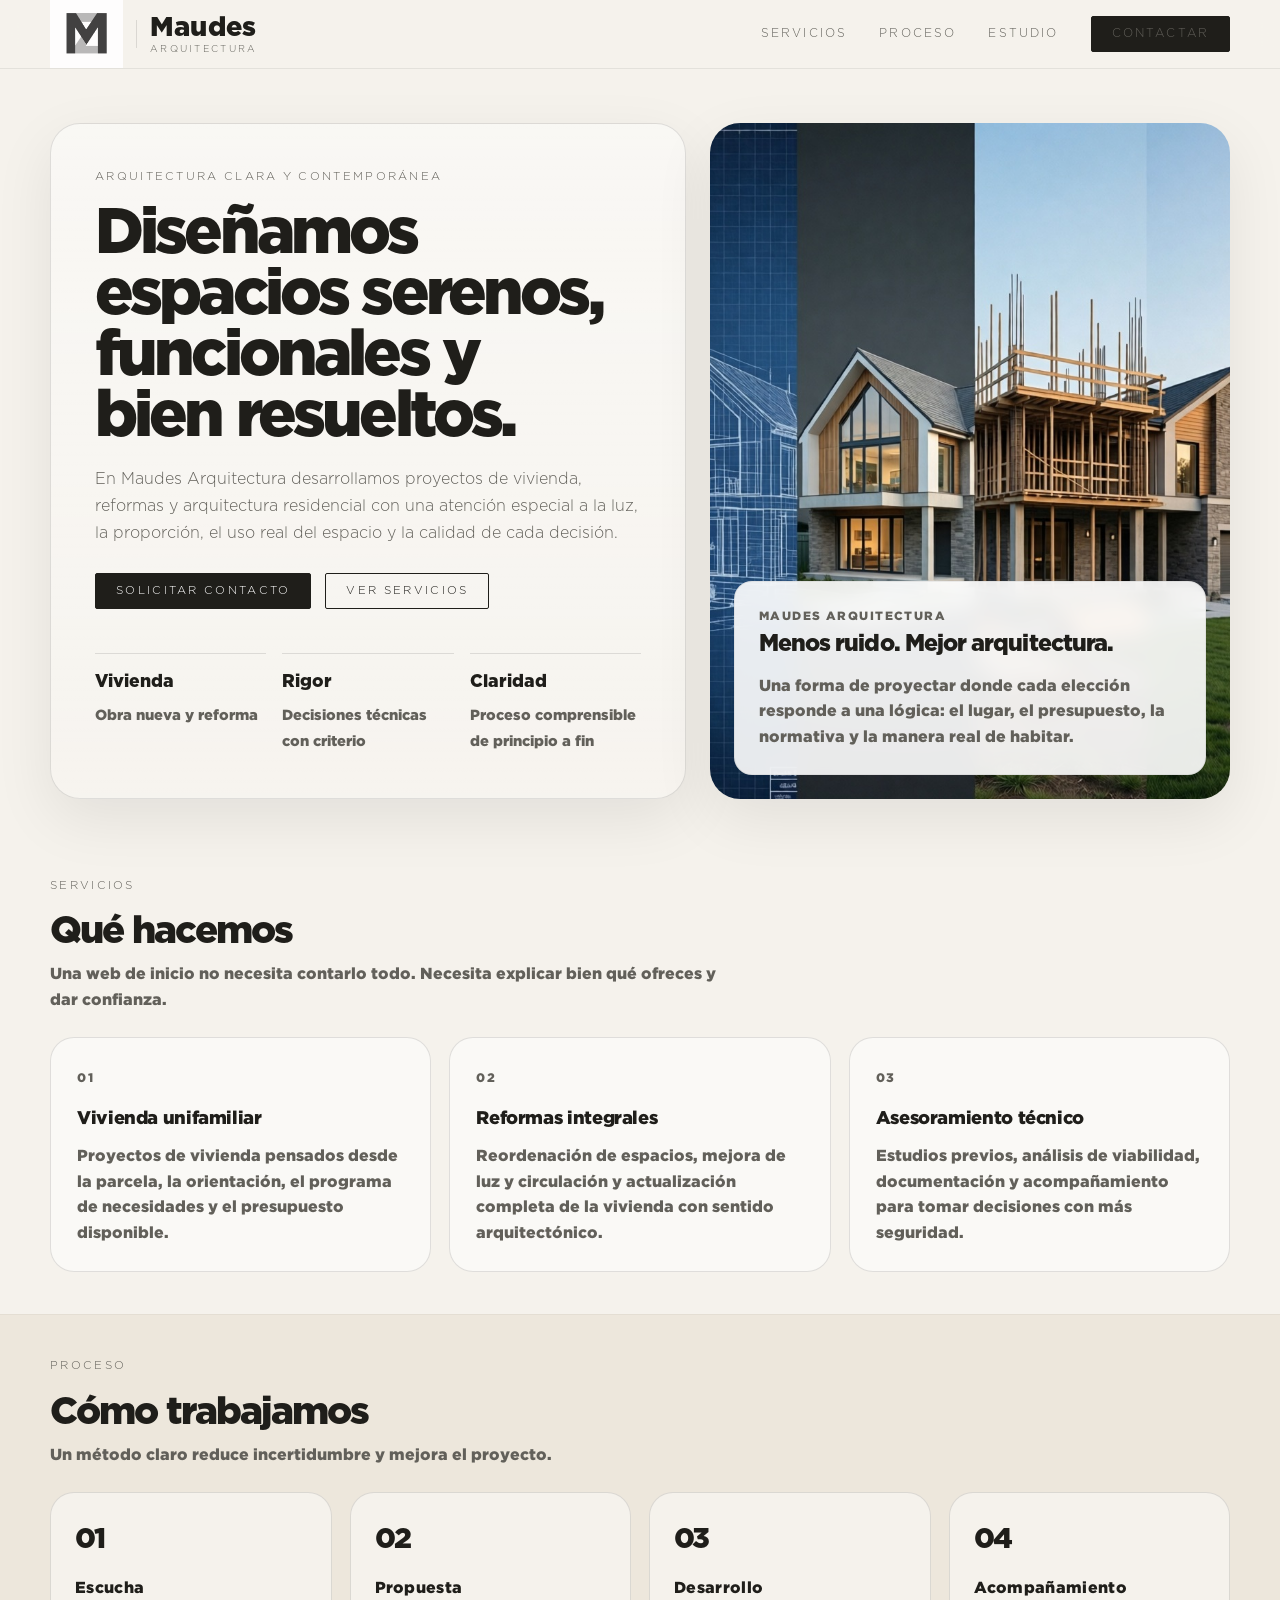
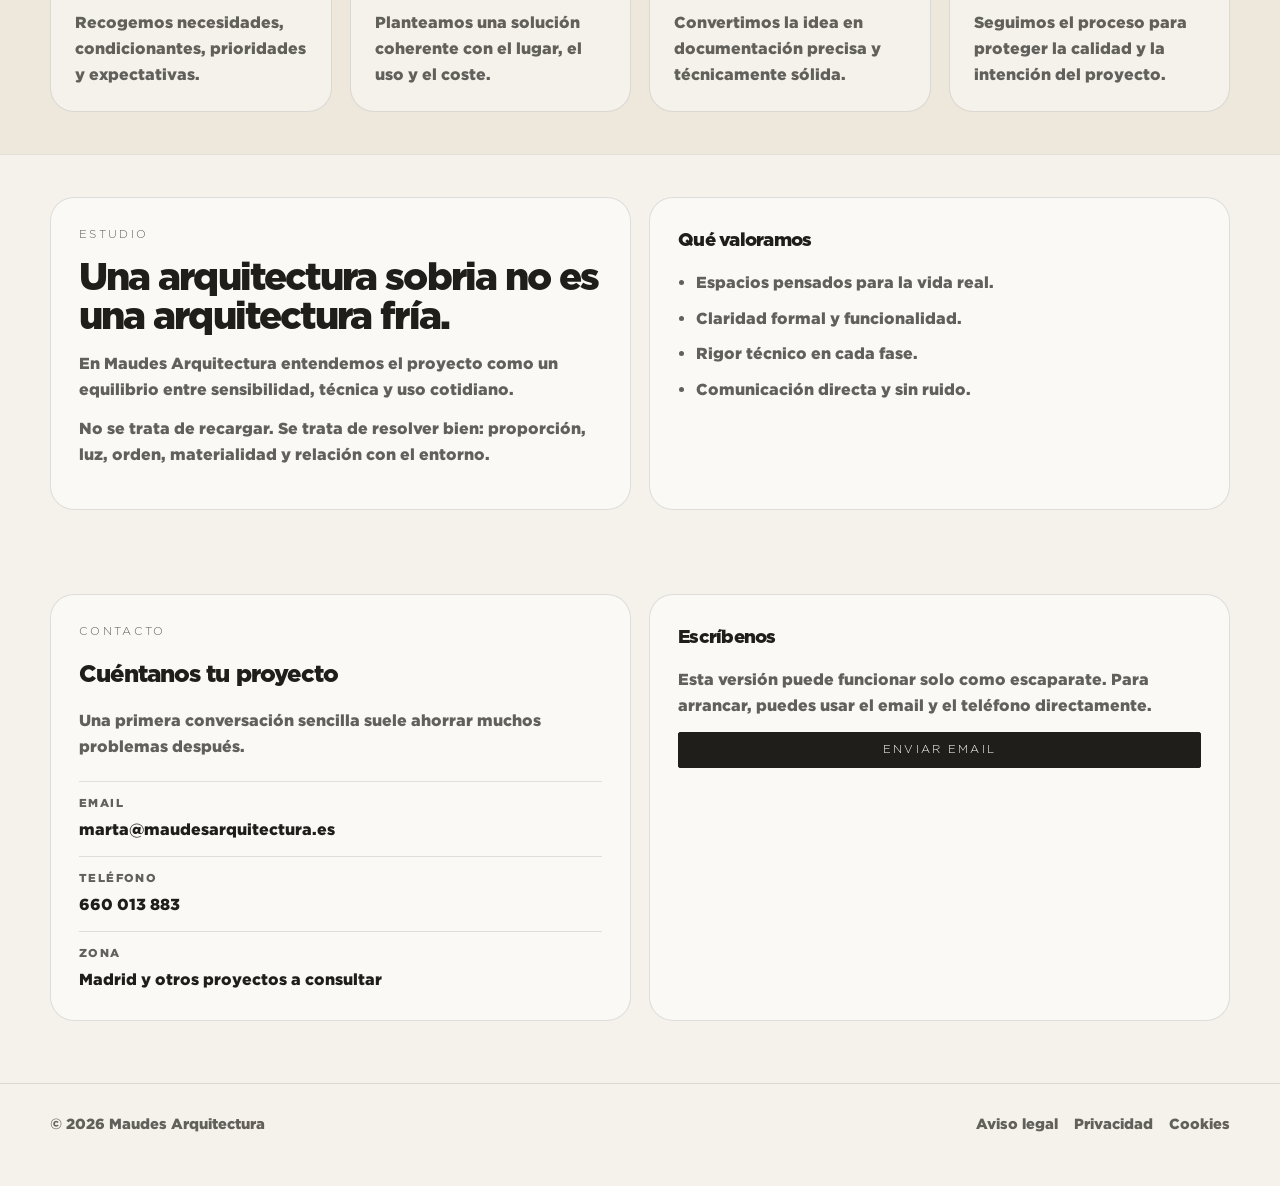
==== index.html @ 1780dedf "Comentados los botones de IA" ====
<!DOCTYPE html>
<html lang="es">
<head>
  <meta charset="UTF-8" />
  <meta name="viewport" content="width=device-width, initial-scale=1.0" />
  <title>Maudes Arquitectura</title>
  <meta
    name="description"
    content="Maudes Arquitectura. Proyectos de vivienda, reformas y arquitectura residencial con una mirada contemporánea, clara y funcional."
  />
  <!-- Google Ads tag -->
  <script async src="https://www.googletagmanager.com/gtag/js?id=AW-18038177600"></script>
  <script>
    window.dataLayer = window.dataLayer || [];
    function gtag(){dataLayer.push(arguments);}
    gtag('js', new Date());
    gtag('config', 'AW-18038177600');
  </script>
  <link rel="stylesheet" href="styles.css" />
</head>
<body>
  <header class="site-header">
    <div class="container header-inner">
      <a href="#inicio" class="brand" aria-label="Maudes Arquitectura — Inicio">
        <img
          src="assets/logo-maudes-monograma.png"
          alt=""
          class="brand-logo"
          aria-hidden="true"
        />
        <span class="brand-divider" aria-hidden="true"></span>
        <div class="brand-text">
          <span class="brand-name">Maudes</span>
          <span class="brand-tagline">arquitectura</span>
        </div>
      </a>

      <nav class="nav">
        <a href="#servicios">Servicios</a>
        <a href="#proceso">Proceso</a>
        <a href="#estudio">Estudio</a>
        <a href="#contacto" class="btn btn-dark">Contactar</a>
      </nav>
    </div>
  </header>

  <main>
    <section class="hero" id="inicio">
      <div class="container hero-grid">
        <div class="hero-copy">
          <p class="eyebrow">Arquitectura clara y contemporánea</p>
          <h1>Diseñamos espacios serenos, funcionales y bien resueltos.</h1>
          <p class="lead">
            En Maudes Arquitectura desarrollamos proyectos de vivienda,
            reformas y arquitectura residencial con una atención especial
            a la luz, la proporción, el uso real del espacio y la calidad
            de cada decisión.
          </p>

          <div class="hero-actions">
            <a href="#contacto" class="btn btn-dark">Solicitar contacto</a>
            <a href="#servicios" class="btn btn-light">Ver servicios</a>
            <!-- <button type="button" id="start-ai-design-empty" class="btn btn-light">Explorar mi casa con IA</button> -->
          </div>
          <p id="ai-session-error" style="display:none; margin:10px 0 0; font-size:0.85rem; color:#8b3a2a;">
            No se ha podido iniciar la sesión, inténtalo de nuevo
          </p>

          <div class="hero-points">
            <div>
              <strong>Vivienda</strong>
              <span>Obra nueva y reforma</span>
            </div>
            <div>
              <strong>Rigor</strong>
              <span>Decisiones técnicas con criterio</span>
            </div>
            <div>
              <strong>Claridad</strong>
              <span>Proceso comprensible de principio a fin</span>
            </div>
          </div>
        </div>

        <div class="hero-visual">
          <div class="hero-card">
            <p class="hero-card-label">Maudes Arquitectura</p>
            <h2>Menos ruido. Mejor arquitectura.</h2>
            <p>
              Una forma de proyectar donde cada elección responde a una lógica:
              el lugar, el presupuesto, la normativa y la manera real de habitar.
            </p>
          </div>
        </div>
      </div>
    </section>

    <section class="section" id="servicios">
      <div class="container">
        <div class="section-head">
          <p class="eyebrow">Servicios</p>
          <h2>Qué hacemos</h2>
          <p class="section-text">
            Una web de inicio no necesita contarlo todo. Necesita explicar bien
            qué ofreces y dar confianza.
          </p>
        </div>

        <div class="cards-3">
          <article class="card">
            <span class="card-number">01</span>
            <h3>Vivienda unifamiliar</h3>
            <p>
              Proyectos de vivienda pensados desde la parcela, la orientación,
              el programa de necesidades y el presupuesto disponible.
            </p>
          </article>

          <article class="card">
            <span class="card-number">02</span>
            <h3>Reformas integrales</h3>
            <p>
              Reordenación de espacios, mejora de luz y circulación y
              actualización completa de la vivienda con sentido arquitectónico.
            </p>
          </article>

          <article class="card">
            <span class="card-number">03</span>
            <h3>Asesoramiento técnico</h3>
            <p>
              Estudios previos, análisis de viabilidad, documentación y
              acompañamiento para tomar decisiones con más seguridad.
            </p>
          </article>
        </div>
      </div>
    </section>

    <section class="section section-alt" id="proceso">
      <div class="container">
        <div class="section-head">
          <p class="eyebrow">Proceso</p>
          <h2>Cómo trabajamos</h2>
          <p class="section-text">
            Un método claro reduce incertidumbre y mejora el proyecto.
          </p>
        </div>

        <div class="steps">
          <article class="step">
            <span>01</span>
            <h3>Escucha</h3>
            <p>
              Recogemos necesidades, condicionantes, prioridades y expectativas.
            </p>
          </article>

          <article class="step">
            <span>02</span>
            <h3>Propuesta</h3>
            <p>
              Planteamos una solución coherente con el lugar, el uso y el coste.
            </p>
          </article>

          <article class="step">
            <span>03</span>
            <h3>Desarrollo</h3>
            <p>
              Convertimos la idea en documentación precisa y técnicamente sólida.
            </p>
          </article>

          <article class="step">
            <span>04</span>
            <h3>Acompañamiento</h3>
            <p>
              Seguimos el proceso para proteger la calidad y la intención del proyecto.
            </p>
          </article>
        </div>
      </div>
    </section>

    <section class="section" id="estudio">
      <div class="container studio-grid">
        <div class="studio-block">
          <p class="eyebrow">Estudio</p>
          <h2>Una arquitectura sobria no es una arquitectura fría.</h2>
          <p>
            En Maudes Arquitectura entendemos el proyecto como un equilibrio
            entre sensibilidad, técnica y uso cotidiano.
          </p>
          <p>
            No se trata de recargar. Se trata de resolver bien: proporción,
            luz, orden, materialidad y relación con el entorno.
          </p>
        </div>

        <div class="studio-block studio-list">
          <h3>Qué valoramos</h3>
          <ul>
            <li>Espacios pensados para la vida real.</li>
            <li>Claridad formal y funcionalidad.</li>
            <li>Rigor técnico en cada fase.</li>
            <li>Comunicación directa y sin ruido.</li>
          </ul>
        </div>
      </div>
    </section>

    <section class="section section-contact" id="contacto">
      <div class="container contact-grid">
        <div class="contact-info">
          <p class="eyebrow">Contacto</p>
          <h2>Cuéntanos tu proyecto</h2>
          <p>
            Una primera conversación sencilla suele ahorrar muchos problemas después.
          </p>

          <div class="contact-items">
            <div>
              <small>Email</small>
              <a href="mailto:marta@maudesarquitectura.es">marta@maudesarquitectura.es</a>
            </div>
            <div>
              <small>Teléfono</small>
              <a href="tel:+34660013883">660 013 883</a>
            </div>
            <div>
              <small>Zona</small>
              <span>Madrid y otros proyectos a consultar</span>
            </div>
          </div>
        </div>

        <div class="contact-box">
          <h3>Escríbenos</h3>
          <p>
            Esta versión puede funcionar solo como escaparate. Para arrancar,
            puedes usar el email y el teléfono directamente.
          </p>

          <a class="btn btn-dark full" href="mailto:marta@maudesarquitectura.es?subject=Consulta%20desde%20la%20web%20de%20Maudes%20Arquitectura">
            Enviar email
          </a>
        </div>
      </div>
    </section>
  </main>

  <footer class="site-footer">
    <div class="container footer-inner">
      <div>© 2026 Maudes Arquitectura</div>
      <div class="footer-links">
        <a href="#">Aviso legal</a>
        <a href="#">Privacidad</a>
        <a href="#">Cookies</a>
      </div>
    </div>
  </footer>

  <script>
    (function () {
      var button = document.getElementById('start-ai-design-empty');
      var errorBox = document.getElementById('ai-session-error');
      var FRONTEND_BASE_URL = 'https://iarquitect.maudesarquitectura.es';
      var SESSION_ENDPOINT = 'https://api.maudesarquitectura.es/api/public-intake/session';
      var TENANT_ID = 'b490965c-41c3-4baf-807e-fbc06d7b86de';

      if (!button) return;

      button.addEventListener('click', async function () {
        var originalText = button.textContent;
        button.disabled = true;
        button.textContent = 'Iniciando...';
        if (errorBox) errorBox.style.display = 'none';

        try {
          var res = await fetch(SESSION_ENDPOINT, {
            method: 'POST',
            headers: {
              'Content-Type': 'application/json'
            },
            body: JSON.stringify({
              tenantId: TENANT_ID,
              leadData: null
            })
          });

          if (!res.ok) {
            throw new Error('Error creando sesión pública');
          }

          var payload = await res.json();
          if (!payload || !payload.redirectUrl) {
            throw new Error('Respuesta incompleta de sesión pública');
          }

          var target = new URL(payload.redirectUrl, FRONTEND_BASE_URL);
          window.location.href = target.toString();
        } catch (err) {
          console.error('Error iniciando sesión IA sin datos previos:', err);
          button.disabled = false;
          button.textContent = originalText;
          if (errorBox) errorBox.style.display = 'block';
        }
      });
    })();
  </script>
</body>
</html>
---- styles.css ----
/* ─── Gotham – tipografía principal ─────────────────────────────────────── */
@font-face {
  font-family: 'Gotham';
  src: url('assets/fonts/Gotham-Light.otf') format('opentype');
  font-weight: 300;
  font-style: normal;
  font-display: swap;
}

@font-face {
  font-family: 'Gotham';
  src: url('assets/fonts/Gotham-Regular.otf') format('opentype');
  font-weight: 400;
  font-style: normal;
  font-display: swap;
}

@font-face {
  font-family: 'Gotham';
  src: url('assets/fonts/Gotham-Black.otf') format('opentype');
  font-weight: 900;
  font-style: normal;
  font-display: swap;
}

:root {
  --bg: #f5f2ec;
  --bg-alt: #ede7dc;
  --card: rgba(255, 255, 255, 0.5);
  --text: #1f1e1a;
  --muted: #62605a;
  --line: rgba(31, 30, 26, 0.12);
  --dark: #1f1e1a;
  --light: #ffffff;
  --max-width: 1180px;
  --radius: 24px;
  --shadow: 0 20px 60px rgba(0, 0, 0, 0.08);
}

* {
  box-sizing: border-box;
}

html {
  scroll-behavior: smooth;
}

body {
  margin: 0;
  font-family: 'Gotham', Arial, Helvetica, sans-serif;
  font-weight: 400;
  background: var(--bg);
  color: var(--text);
  line-height: 1.6;
}

a {
  color: inherit;
  text-decoration: none;
}

.container {
  width: min(calc(100% - 32px), var(--max-width));
  margin: 0 auto;
}

.site-header {
  position: sticky;
  top: 0;
  z-index: 50;
  backdrop-filter: blur(14px) saturate(1.4);
  -webkit-backdrop-filter: blur(14px) saturate(1.4);
  background: rgba(245, 242, 236, 0.92);
  border-bottom: 1px solid rgba(31, 30, 26, 0.08);
}

.header-inner {
  min-height: 68px;
  display: flex;
  align-items: center;
  justify-content: space-between;
  gap: 48px;
}

.brand {
  display: flex;
  align-items: center;
  gap: 0;
  line-height: 1;
  flex-shrink: 0;
  text-decoration: none;
}

.brand-logo {
  height: 68px;
  width: auto;
  display: block;
  object-fit: contain;
  opacity: 0.85;
  transition: opacity 0.25s ease;
  flex-shrink: 0;
}

.brand:hover .brand-logo {
  opacity: 1;
}

.brand-divider {
  display: block;
  width: 1px;
  height: 28px;
  background: var(--line);
  margin: 0 13px;
  flex-shrink: 0;
}

.brand-text {
  display: flex;
  flex-direction: column;
  gap: 4px;
  line-height: 1;
}

.brand-name {
  font-family: 'Gotham', Arial, Helvetica, sans-serif;
  font-weight: 900;
  font-size: 1.7rem;
  letter-spacing: 0.01em;
  text-transform: none;
  color: var(--text);
  transition: color 0.25s ease;
}

.brand-tagline {
  font-family: 'Gotham', Arial, Helvetica, sans-serif;
  font-weight: 300;
  font-size: 0.6rem;
  letter-spacing: 0.24em;
  text-transform: uppercase;
  color: var(--muted);
  transition: color 0.25s ease;
}

.brand:hover .brand-name {
  color: var(--dark);
}

.brand:hover .brand-tagline {
  color: var(--text);
}

.nav {
  display: flex;
  align-items: center;
  gap: 32px;
  flex-wrap: wrap;
}

.nav a {
  color: var(--muted);
  font-size: 0.75rem;
  font-weight: 300;
  letter-spacing: 0.18em;
  text-transform: uppercase;
  transition: color 0.25s ease;
}

.nav a:not(.btn):hover {
  color: var(--text);
}

.btn {
  display: inline-flex;
  align-items: center;
  justify-content: center;
  min-height: 36px;
  padding: 0 20px;
  border-radius: 2px;
  font-family: 'Gotham', Arial, Helvetica, sans-serif;
  font-weight: 300;
  font-size: 0.72rem;
  letter-spacing: 0.2em;
  text-transform: uppercase;
  transition: background 0.2s ease, color 0.2s ease;
  border: 1px solid var(--dark);
}

.btn:hover {
  transform: translateY(-1px);
}

.btn-dark {
  background: var(--dark);
  color: var(--light);
}

.btn-light {
  background: transparent;
  color: var(--dark);
}

.full {
  width: 100%;
}

.hero {
  padding: 54px 0 36px;
}

.hero-grid {
  display: grid;
  grid-template-columns: 1.1fr 0.9fr;
  gap: 24px;
  align-items: stretch;
}

.hero-copy,
.hero-visual {
  min-height: 620px;
}

.hero-copy {
  background: linear-gradient(180deg, rgba(255,255,255,0.44), rgba(255,255,255,0.18));
  border: 1px solid var(--line);
  border-radius: calc(var(--radius) + 6px);
  padding: 44px;
  box-shadow: var(--shadow);
  display: flex;
  flex-direction: column;
  justify-content: center;
}

.eyebrow {
  margin: 0 0 18px;
  color: var(--muted);
  text-transform: uppercase;
  letter-spacing: 0.2em;
  font-size: 0.72rem;
  font-weight: 300;
}

.hero h1 {
  margin: 0 0 18px;
  font-size: clamp(2.6rem, 5vw, 5.4rem);
  font-weight: 900;
  line-height: 0.95;
  letter-spacing: -0.06em;
  max-width: 11ch;
}

.lead {
  max-width: 58ch;
  color: var(--muted);
  font-size: 1rem;
  font-weight: 300;
  line-height: 1.7;
  margin: 0 0 26px;
}

.hero-actions {
  display: flex;
  gap: 14px;
  flex-wrap: wrap;
  margin-bottom: 34px;
}

.hero-points {
  display: grid;
  grid-template-columns: repeat(3, 1fr);
  gap: 16px;
  margin-top: 10px;
}

.hero-points div {
  border-top: 1px solid var(--line);
  padding-top: 14px;
}

.hero-points strong {
  display: block;
  margin-bottom: 6px;
  font-size: 1.1rem;
}

.hero-points span {
  color: var(--muted);
  font-size: 0.92rem;
}

.hero-visual {
  position: relative;
  border-radius: calc(var(--radius) + 6px);
  overflow: hidden;
  box-shadow: var(--shadow);
  background:
    url("assets/hero-maudes.png") center center / cover no-repeat;
}

.hero-card {
  position: absolute;
  left: 24px;
  right: 24px;
  bottom: 24px;
  z-index: 2;
  background: rgba(255,255,255,0.9);
  backdrop-filter: blur(10px);
  padding: 24px;
  border-radius: 18px;
  border: 1px solid rgba(0,0,0,0.06);
}

.hero-card-label {
  margin: 0 0 10px;
  color: var(--muted);
  text-transform: uppercase;
  letter-spacing: 0.12em;
  font-size: 0.75rem;
}

.hero-card h2 {
  margin: 0 0 10px;
  font-size: 1.45rem;
  font-weight: 900;
  letter-spacing: -0.04em;
}

.hero-card p {
  margin: 0;
  color: var(--muted);
}

.section {
  padding: 42px 0;
}

.section-alt {
  background: var(--bg-alt);
  border-top: 1px solid rgba(0,0,0,0.04);
  border-bottom: 1px solid rgba(0,0,0,0.04);
}

.section-head {
  margin-bottom: 24px;
}

.section-head h2 {
  margin: 0 0 10px;
  font-size: clamp(1.9rem, 3vw, 3rem);
  font-weight: 900;
  line-height: 1;
  letter-spacing: -0.05em;
}

.section-text {
  margin: 0;
  max-width: 56ch;
  color: var(--muted);
}

.cards-3 {
  display: grid;
  grid-template-columns: repeat(3, 1fr);
  gap: 18px;
}

.card {
  background: var(--card);
  border: 1px solid var(--line);
  border-radius: var(--radius);
  padding: 26px;
}

.card-number {
  display: inline-block;
  margin-bottom: 16px;
  color: var(--muted);
  font-size: 0.78rem;
  letter-spacing: 0.14em;
}

.card h3 {
  margin: 0 0 10px;
  font-size: 1.15rem;
  font-weight: 400;
  letter-spacing: -0.02em;
}

.card p {
  margin: 0;
  color: var(--muted);
}

.steps {
  display: grid;
  grid-template-columns: repeat(4, 1fr);
  gap: 18px;
}

.step {
  background: rgba(255,255,255,0.46);
  border: 1px solid var(--line);
  border-radius: var(--radius);
  padding: 24px;
}

.step span {
  display: inline-block;
  margin-bottom: 12px;
  font-size: 1.8rem;
  font-weight: 900;
  letter-spacing: -0.06em;
}

.step h3 {
  margin: 0 0 10px;
  font-size: 1rem;
  font-weight: 400;
  letter-spacing: 0.02em;
}

.step p {
  margin: 0;
  color: var(--muted);
}

.studio-grid,
.contact-grid {
  display: grid;
  grid-template-columns: 1fr 1fr;
  gap: 18px;
}

.studio-block,
.contact-info,
.contact-box {
  background: var(--card);
  border: 1px solid var(--line);
  border-radius: var(--radius);
  padding: 28px;
}

.studio-block h2 {
  margin: 0 0 14px;
  font-size: clamp(1.8rem, 3vw, 2.7rem);
  font-weight: 900;
  line-height: 1.02;
  letter-spacing: -0.05em;
}

.studio-block h3,
.contact-box h3,
.contact-info h2 {
  margin: 0 0 14px;
  letter-spacing: -0.04em;
}

.studio-block p,
.contact-info p,
.contact-box p {
  margin: 0 0 14px;
  color: var(--muted);
}

.studio-list ul {
  margin: 0;
  padding-left: 18px;
  color: var(--muted);
}

.studio-list li + li {
  margin-top: 10px;
}

.section-contact {
  padding-bottom: 62px;
}

.contact-items {
  display: grid;
  gap: 14px;
  margin-top: 22px;
}

.contact-items div {
  border-top: 1px solid var(--line);
  padding-top: 12px;
}

.contact-items small {
  display: block;
  color: var(--muted);
  font-size: 0.72rem;
  letter-spacing: 0.12em;
  text-transform: uppercase;
  margin-bottom: 4px;
}

.site-footer {
  padding: 28px 0 50px;
  border-top: 1px solid var(--line);
}

.footer-inner {
  display: flex;
  justify-content: space-between;
  gap: 16px;
  flex-wrap: wrap;
  color: var(--muted);
  font-size: 0.92rem;
}

.footer-links {
  display: flex;
  gap: 16px;
  flex-wrap: wrap;
}

@media (max-width: 1024px) {
  .hero-grid,
  .cards-3,
  .steps,
  .studio-grid,
  .contact-grid {
    grid-template-columns: 1fr 1fr;
  }

  .steps {
    grid-template-columns: repeat(2, 1fr);
  }

  .hero-copy,
  .hero-visual {
    min-height: 520px;
  }
}

@media (max-width: 760px) {
  .header-inner {
    flex-direction: row;
    align-items: center;
    padding: 10px 0;
    min-height: 58px;
    gap: 24px;
  }

  .brand-logo {
    height: 26px;
  }

  .brand-divider {
    height: 22px;
    margin: 0 10px;
  }

  .brand-name {
    font-size: 1.1rem;
  }

  .brand-tagline {
    font-size: 0.56rem;
    letter-spacing: 0.2em;
  }

  .nav {
    gap: 14px;
  }

  .hero-grid,
  .cards-3,
  .steps,
  .studio-grid,
  .contact-grid,
  .hero-points {
    grid-template-columns: 1fr;
  }

  .hero-copy,
  .hero-visual {
    min-height: auto;
  }

  .hero-copy {
    padding: 28px;
  }

  .hero-card {
    position: static;
    margin: 24px;
  }
}
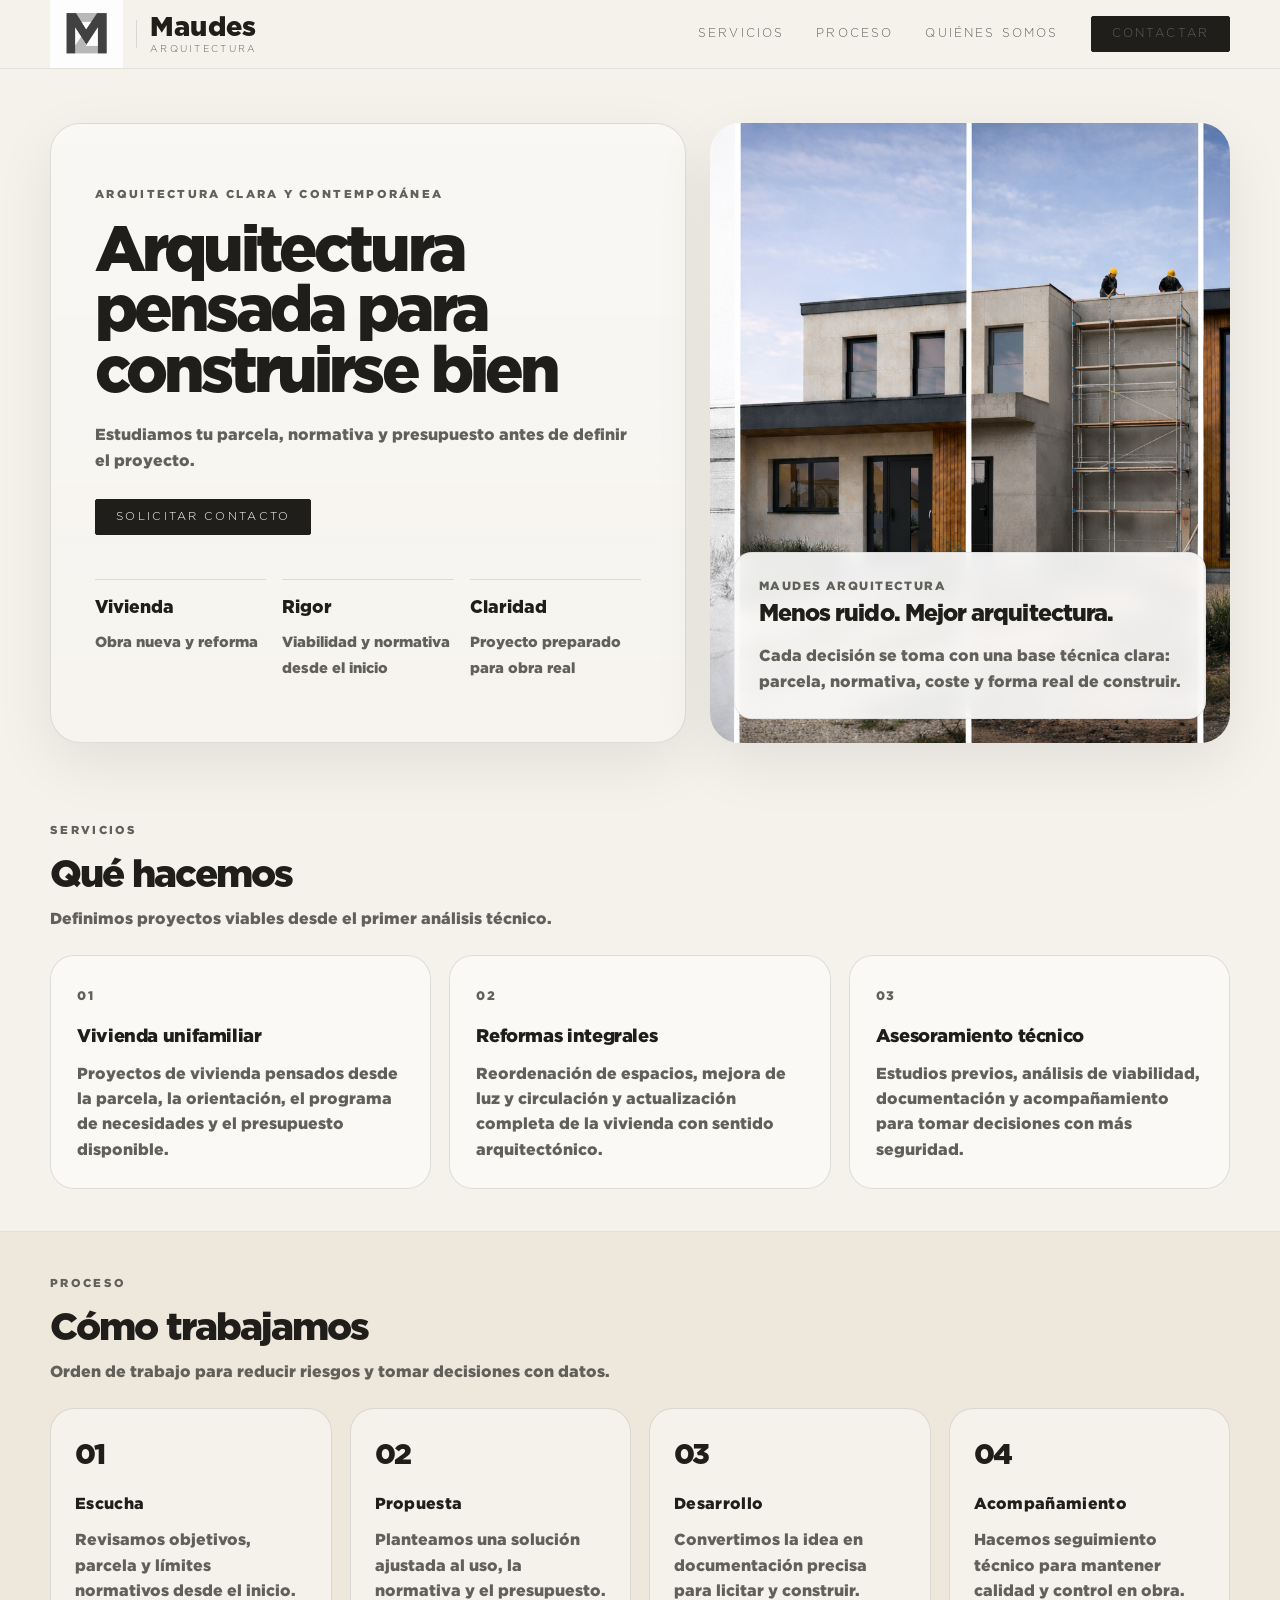
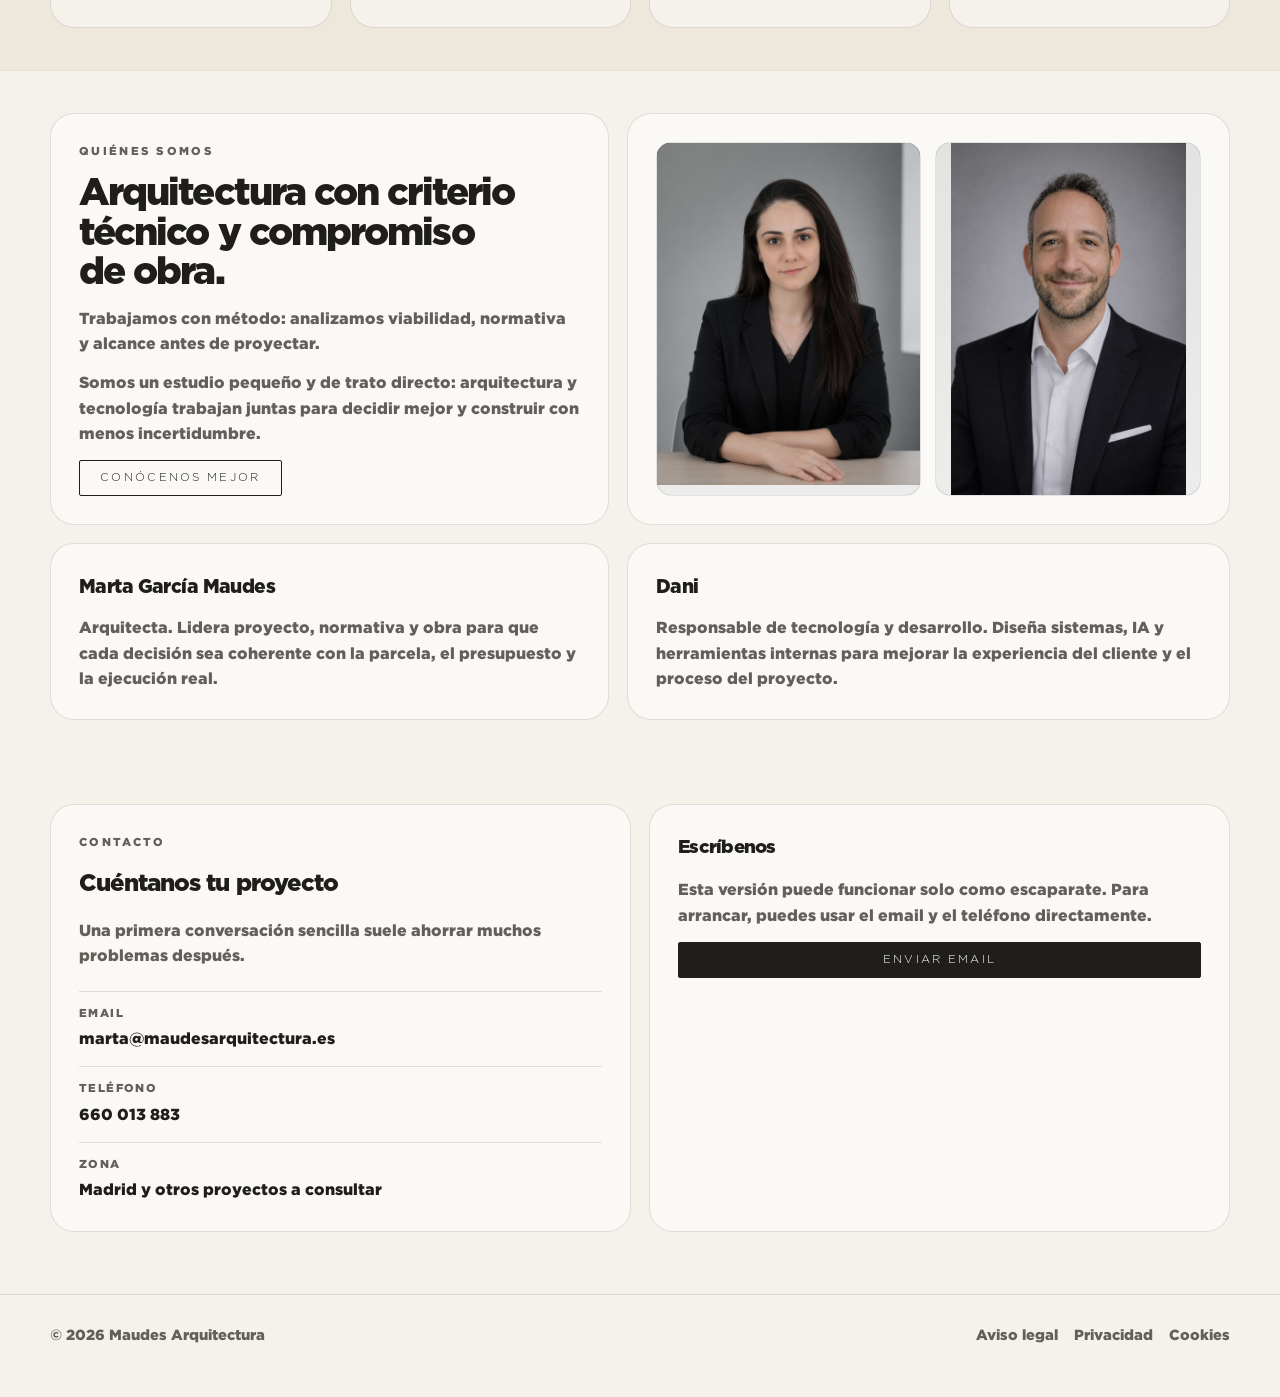
==== commit 108dc529: "Quienes somos y cambios mayores. imagenes y textos legales" ====
--- a/index.html
+++ b/index.html
@@ -38,7 +38,7 @@
       <nav class="nav">
         <a href="#servicios">Servicios</a>
         <a href="#proceso">Proceso</a>
-        <a href="#estudio">Estudio</a>
+        <a href="#estudio">Quiénes somos</a>
         <a href="#contacto" class="btn btn-dark">Contactar</a>
       </nav>
     </div>
@@ -49,18 +49,14 @@
       <div class="container hero-grid">
         <div class="hero-copy">
           <p class="eyebrow">Arquitectura clara y contemporánea</p>
-          <h1>Diseñamos espacios serenos, funcionales y bien resueltos.</h1>
+          <h1>Arquitectura pensada para construirse bien</h1>
           <p class="lead">
-            En Maudes Arquitectura desarrollamos proyectos de vivienda,
-            reformas y arquitectura residencial con una atención especial
-            a la luz, la proporción, el uso real del espacio y la calidad
-            de cada decisión.
+            Estudiamos tu parcela, normativa y presupuesto antes de definir el proyecto.
           </p>
 
           <div class="hero-actions">
             <a href="#contacto" class="btn btn-dark">Solicitar contacto</a>
-            <a href="#servicios" class="btn btn-light">Ver servicios</a>
-            <!-- <button type="button" id="start-ai-design-empty" class="btn btn-light">Explorar mi casa con IA</button> -->
+            <!-- <button type="button" id="start-ai-design-empty" class="btn btn-light">Explorar mi caso</button> -->
           </div>
           <p id="ai-session-error" style="display:none; margin:10px 0 0; font-size:0.85rem; color:#8b3a2a;">
             No se ha podido iniciar la sesión, inténtalo de nuevo
@@ -73,11 +69,11 @@
             </div>
             <div>
               <strong>Rigor</strong>
-              <span>Decisiones técnicas con criterio</span>
+              <span>Viabilidad y normativa desde el inicio</span>
             </div>
             <div>
               <strong>Claridad</strong>
-              <span>Proceso comprensible de principio a fin</span>
+              <span>Proyecto preparado para obra real</span>
             </div>
           </div>
         </div>
@@ -87,8 +83,8 @@
             <p class="hero-card-label">Maudes Arquitectura</p>
             <h2>Menos ruido. Mejor arquitectura.</h2>
             <p>
-              Una forma de proyectar donde cada elección responde a una lógica:
-              el lugar, el presupuesto, la normativa y la manera real de habitar.
+              Cada decisión se toma con una base técnica clara:
+              parcela, normativa, coste y forma real de construir.
             </p>
           </div>
         </div>
@@ -101,8 +97,7 @@
           <p class="eyebrow">Servicios</p>
           <h2>Qué hacemos</h2>
           <p class="section-text">
-            Una web de inicio no necesita contarlo todo. Necesita explicar bien
-            qué ofreces y dar confianza.
+            Definimos proyectos viables desde el primer análisis técnico.
           </p>
         </div>
 
@@ -143,7 +138,7 @@
           <p class="eyebrow">Proceso</p>
           <h2>Cómo trabajamos</h2>
           <p class="section-text">
-            Un método claro reduce incertidumbre y mejora el proyecto.
+            Orden de trabajo para reducir riesgos y tomar decisiones con datos.
           </p>
         </div>
 
@@ -152,7 +147,7 @@
             <span>01</span>
             <h3>Escucha</h3>
             <p>
-              Recogemos necesidades, condicionantes, prioridades y expectativas.
+              Revisamos objetivos, parcela y límites normativos desde el inicio.
             </p>
           </article>
 
@@ -160,7 +155,7 @@
             <span>02</span>
             <h3>Propuesta</h3>
             <p>
-              Planteamos una solución coherente con el lugar, el uso y el coste.
+              Planteamos una solución ajustada al uso, la normativa y el presupuesto.
             </p>
           </article>
 
@@ -168,7 +163,7 @@
             <span>03</span>
             <h3>Desarrollo</h3>
             <p>
-              Convertimos la idea en documentación precisa y técnicamente sólida.
+              Convertimos la idea en documentación precisa para licitar y construir.
             </p>
           </article>
 
@@ -176,7 +171,7 @@
             <span>04</span>
             <h3>Acompañamiento</h3>
             <p>
-              Seguimos el proceso para proteger la calidad y la intención del proyecto.
+              Hacemos seguimiento técnico para mantener calidad y control en obra.
             </p>
           </article>
         </div>
@@ -185,27 +180,38 @@
 
     <section class="section" id="estudio">
       <div class="container studio-grid">
-        <div class="studio-block">
-          <p class="eyebrow">Estudio</p>
-          <h2>Una arquitectura sobria no es una arquitectura fría.</h2>
-          <p>
-            En Maudes Arquitectura entendemos el proyecto como un equilibrio
-            entre sensibilidad, técnica y uso cotidiano.
-          </p>
-          <p>
-            No se trata de recargar. Se trata de resolver bien: proporción,
-            luz, orden, materialidad y relación con el entorno.
-          </p>
-        </div>
-
-        <div class="studio-block studio-list">
-          <h3>Qué valoramos</h3>
-          <ul>
-            <li>Espacios pensados para la vida real.</li>
-            <li>Claridad formal y funcionalidad.</li>
-            <li>Rigor técnico en cada fase.</li>
-            <li>Comunicación directa y sin ruido.</li>
-          </ul>
+        <div class="studio-block studio-intro">
+          <p class="eyebrow">Quiénes somos</p>
+          <h2>Arquitectura con criterio técnico y compromiso de obra.</h2>
+          <p>
+            Trabajamos con método: analizamos viabilidad, normativa y alcance antes de proyectar.
+          </p>
+          <p>
+            Somos un estudio pequeño y de trato directo: arquitectura y tecnología trabajan
+            juntas para decidir mejor y construir con menos incertidumbre.
+          </p>
+          <a href="/quienes-somos" class="btn btn-light">Conócenos mejor</a>
+        </div>
+
+        <div class="studio-block team-photos" aria-label="Equipo Maudes Arquitectura">
+          <div class="team-photo photo-marta" role="img" aria-label="Marta García Maudes"></div>
+          <div class="team-photo photo-dani" role="img" aria-label="Dani"></div>
+        </div>
+
+        <div class="studio-block profile-block">
+          <h3>Marta García Maudes</h3>
+          <p>
+            Arquitecta. Lidera proyecto, normativa y obra para que cada decisión sea
+            coherente con la parcela, el presupuesto y la ejecución real.
+          </p>
+        </div>
+
+        <div class="studio-block profile-block">
+          <h3>Dani</h3>
+          <p>
+            Responsable de tecnología y desarrollo. Diseña sistemas, IA y herramientas
+            internas para mejorar la experiencia del cliente y el proceso del proyecto.
+          </p>
         </div>
       </div>
     </section>
@@ -254,9 +260,9 @@
     <div class="container footer-inner">
       <div>© 2026 Maudes Arquitectura</div>
       <div class="footer-links">
-        <a href="#">Aviso legal</a>
-        <a href="#">Privacidad</a>
-        <a href="#">Cookies</a>
+        <a href="aviso-legal.html">Aviso legal</a>
+        <a href="privacidad.html">Privacidad</a>
+        <a href="cookies.html">Cookies</a>
       </div>
     </div>
   </footer>
--- a/styles.css
+++ b/styles.css
@@ -51,7 +51,12 @@
   font-weight: 400;
   background: var(--bg);
   color: var(--text);
-  line-height: 1.6;
+  line-height: 1.62;
+}
+
+p {
+  font-weight: 400;
+  line-height: 1.58;
 }
 
 a {
@@ -236,7 +241,7 @@
   text-transform: uppercase;
   letter-spacing: 0.2em;
   font-size: 0.72rem;
-  font-weight: 300;
+  font-weight: 400;
 }
 
 .hero h1 {
@@ -252,8 +257,8 @@
   max-width: 58ch;
   color: var(--muted);
   font-size: 1rem;
-  font-weight: 300;
-  line-height: 1.7;
+  font-weight: 400;
+  line-height: 1.6;
   margin: 0 0 26px;
 }
 
@@ -355,6 +360,8 @@
   margin: 0;
   max-width: 56ch;
   color: var(--muted);
+  font-weight: 400;
+  line-height: 1.58;
 }
 
 .cards-3 {
@@ -388,6 +395,8 @@
 .card p {
   margin: 0;
   color: var(--muted);
+  font-weight: 400;
+  line-height: 1.58;
 }
 
 .steps {
@@ -421,6 +430,8 @@
 .step p {
   margin: 0;
   color: var(--muted);
+  font-weight: 400;
+  line-height: 1.58;
 }
 
 .studio-grid,
@@ -459,6 +470,8 @@
 .contact-box p {
   margin: 0 0 14px;
   color: var(--muted);
+  font-weight: 400;
+  line-height: 1.58;
 }
 
 .studio-list ul {
@@ -469,6 +482,51 @@
 
 .studio-list li + li {
   margin-top: 10px;
+}
+
+.studio-intro h2 {
+  max-width: 16ch;
+}
+
+.team-photos {
+  display: grid;
+  grid-template-columns: 1fr 1fr;
+  gap: 14px;
+  align-items: stretch;
+}
+
+.team-photo {
+  min-height: 320px;
+  aspect-ratio: 3 / 4;
+  border-radius: 16px;
+  border: 1px solid var(--line);
+  background-position: center top;
+  background-size: contain;
+  background-repeat: no-repeat;
+  background-color: rgba(255, 255, 255, 0.82);
+}
+
+.photo-marta {
+  background-image:
+    linear-gradient(180deg, rgba(31, 30, 26, 0.12), rgba(31, 30, 26, 0.08)),
+    url("assets/Foto estudio Marta.png");
+}
+
+.photo-dani {
+  background-image:
+    linear-gradient(180deg, rgba(31, 30, 26, 0.12), rgba(31, 30, 26, 0.08)),
+    url("assets/Foto estudio DANI.png");
+}
+
+.profile-block h3 {
+  margin: 0 0 12px;
+  font-size: 1.2rem;
+  font-weight: 900;
+  letter-spacing: -0.03em;
+}
+
+.profile-block p {
+  margin: 0;
 }
 
 .section-contact {
@@ -574,6 +632,10 @@
     grid-template-columns: 1fr;
   }
 
+  .team-photos {
+    grid-template-columns: 1fr 1fr;
+  }
+
   .hero-copy,
   .hero-visual {
     min-height: auto;
@@ -587,4 +649,14 @@
     position: static;
     margin: 24px;
   }
+
+  .team-photo {
+    min-height: 220px;
+  }
+}
+
+@media (max-width: 480px) {
+  .team-photos {
+    grid-template-columns: 1fr;
+  }
 }
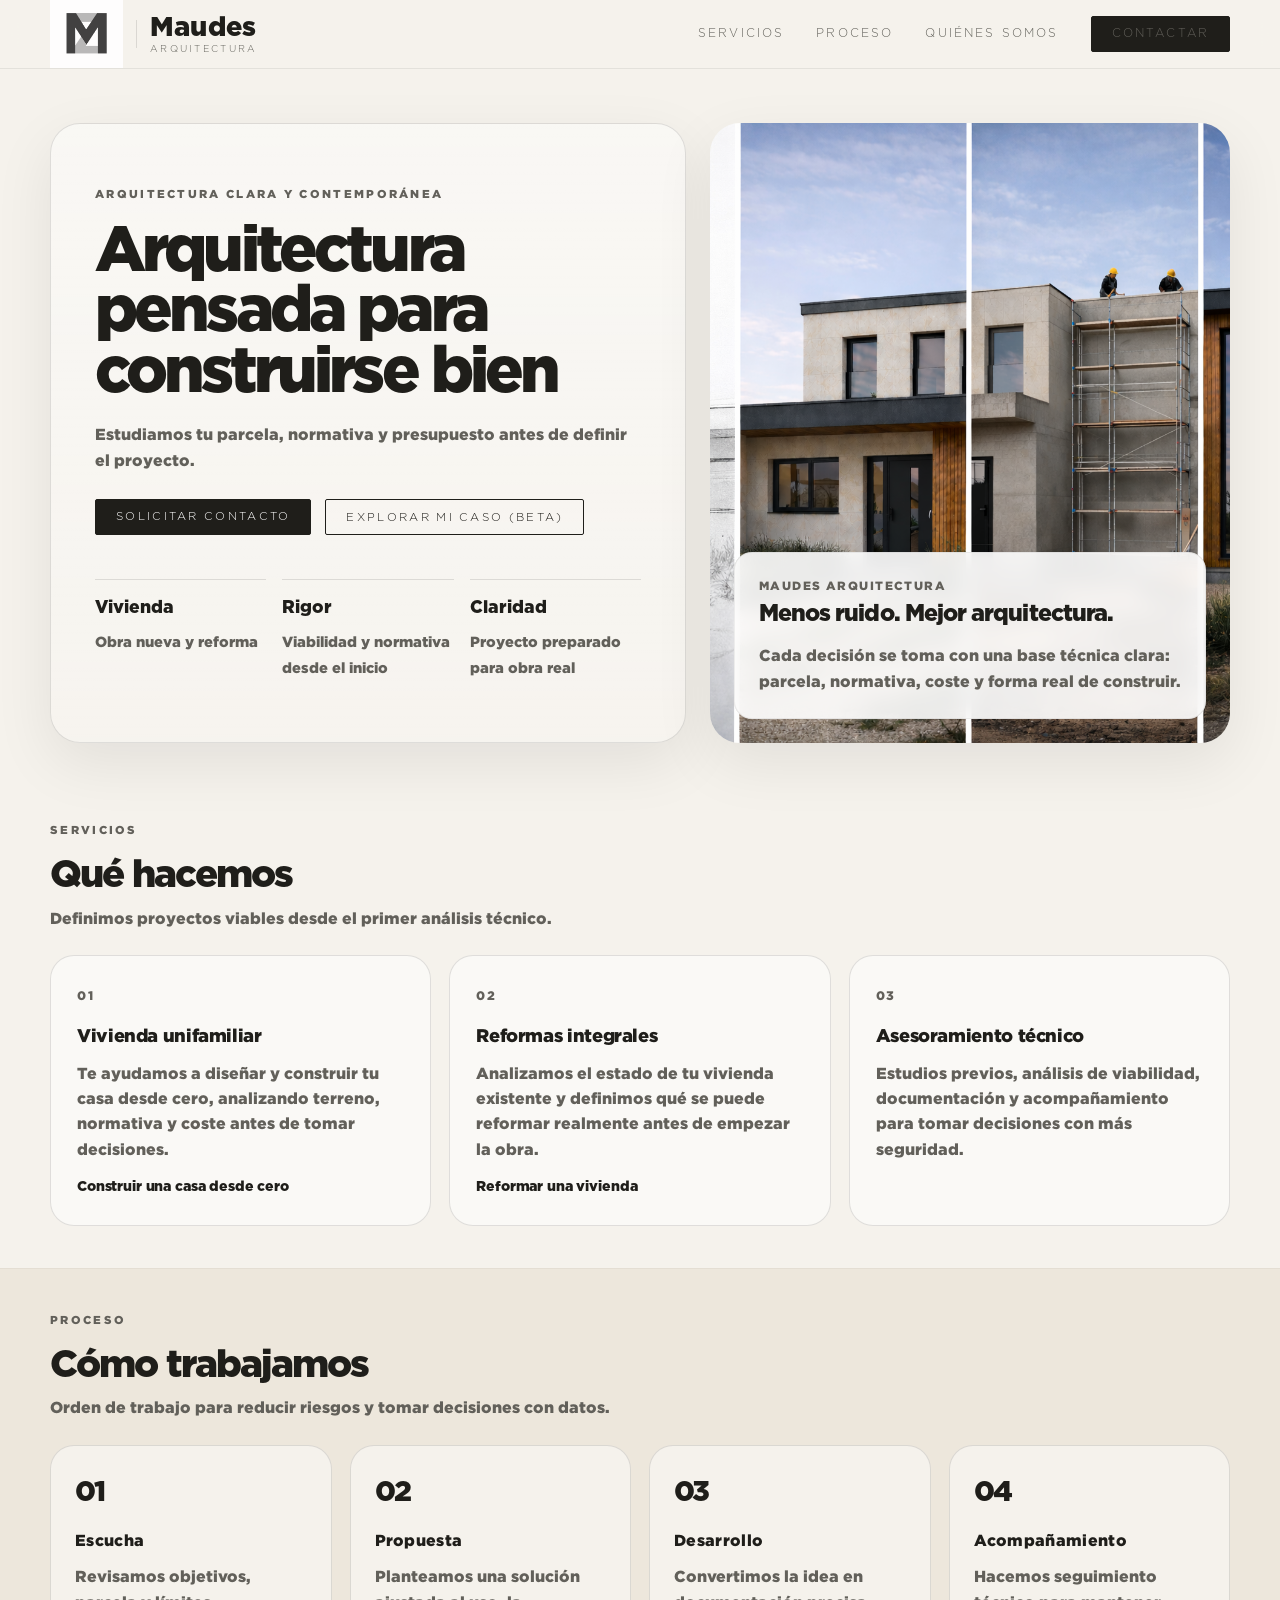
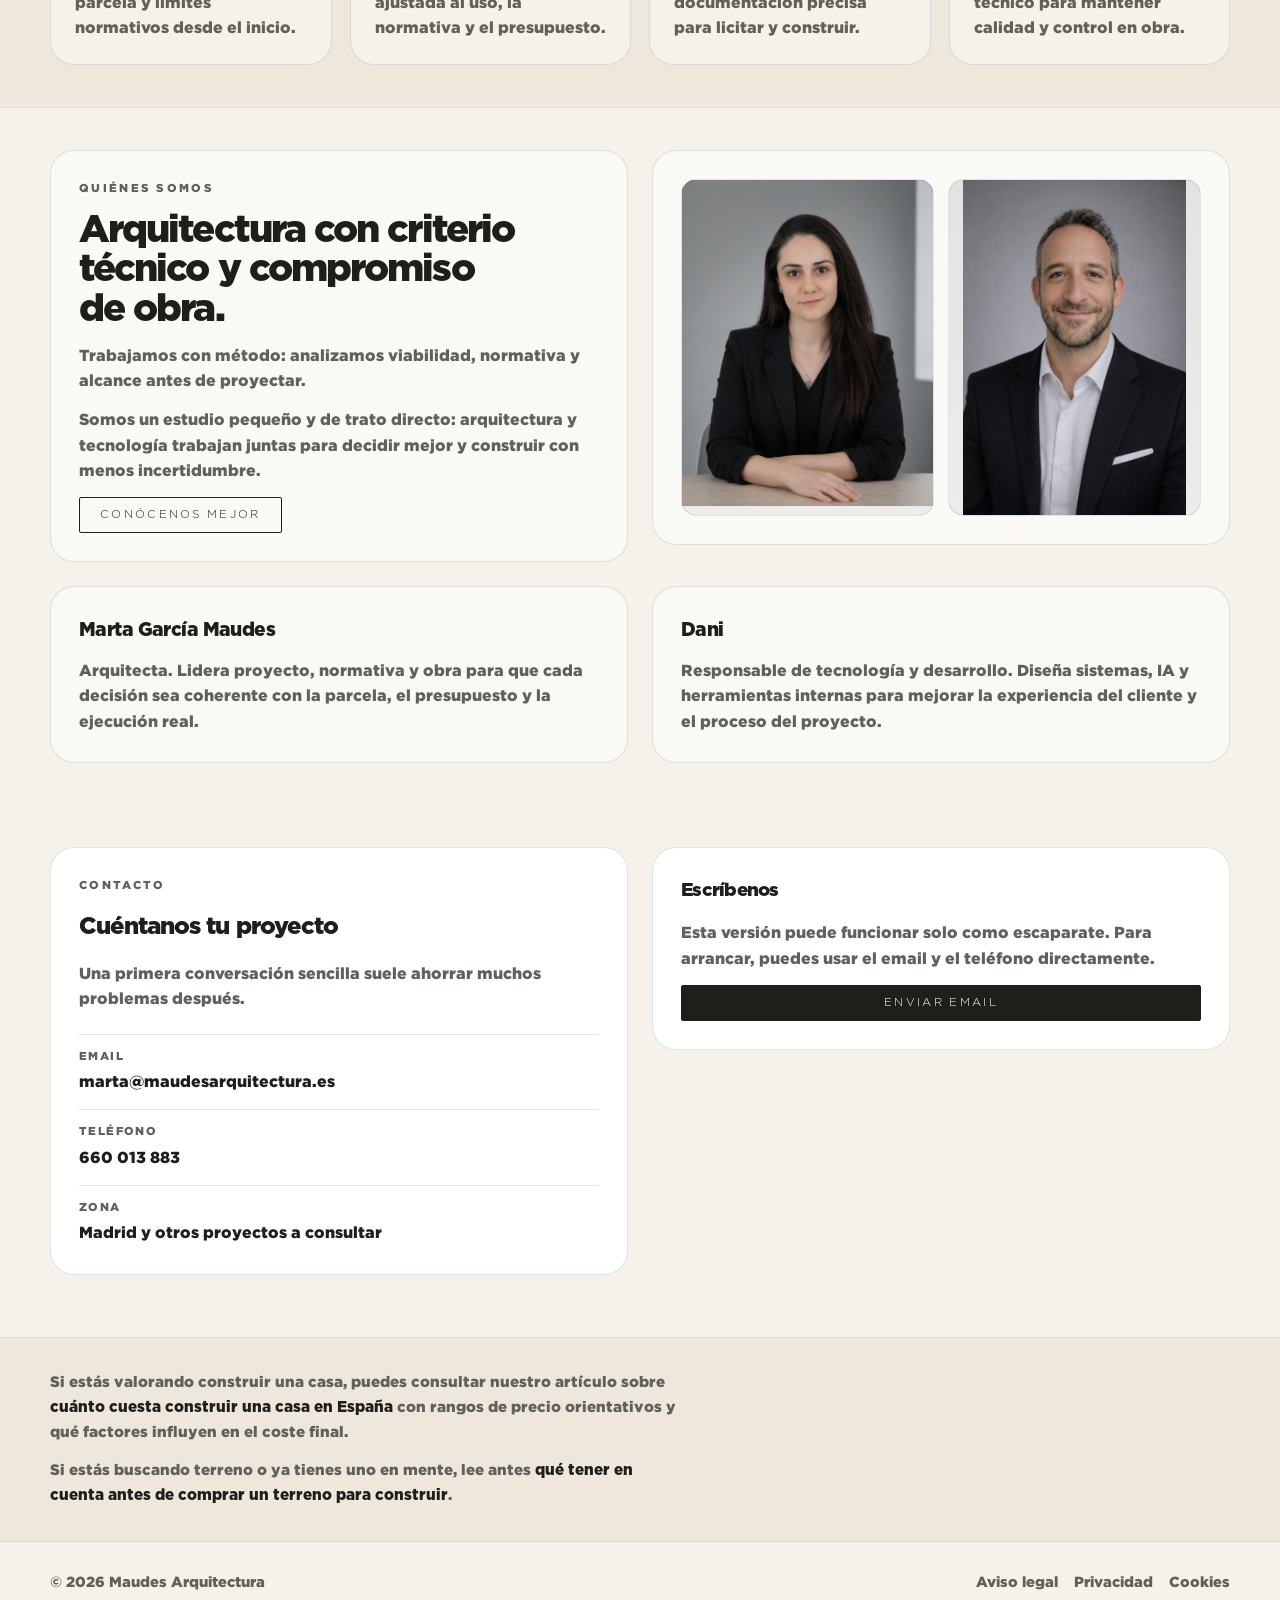
==== commit 376014e6: "Chat incluido y funcional" ====
--- a/index.html
+++ b/index.html
@@ -56,7 +56,7 @@
 
           <div class="hero-actions">
             <a href="#contacto" class="btn btn-dark">Solicitar contacto</a>
-            <!-- <button type="button" id="start-ai-design-empty" class="btn btn-light">Explorar mi caso</button> -->
+            <button type="button" id="start-ai-design-empty" class="btn btn-light">Explorar mi caso (beta)</button>
           </div>
           <p id="ai-session-error" style="display:none; margin:10px 0 0; font-size:0.85rem; color:#8b3a2a;">
             No se ha podido iniciar la sesión, inténtalo de nuevo
@@ -106,18 +106,20 @@
             <span class="card-number">01</span>
             <h3>Vivienda unifamiliar</h3>
             <p>
-              Proyectos de vivienda pensados desde la parcela, la orientación,
-              el programa de necesidades y el presupuesto disponible.
-            </p>
+              Te ayudamos a diseñar y construir tu casa desde cero,
+              analizando terreno, normativa y coste antes de tomar decisiones.
+            </p>
+            <a href="/arquitecto-vivienda-unifamiliar" class="card-link">Construir una casa desde cero</a>
           </article>
 
           <article class="card">
             <span class="card-number">02</span>
             <h3>Reformas integrales</h3>
             <p>
-              Reordenación de espacios, mejora de luz y circulación y
-              actualización completa de la vivienda con sentido arquitectónico.
-            </p>
+              Analizamos el estado de tu vivienda existente y definimos
+              qué se puede reformar realmente antes de empezar la obra.
+            </p>
+            <a href="/rehabilitacion-vivienda" class="card-link">Reformar una vivienda</a>
           </article>
 
           <article class="card">
@@ -254,6 +256,17 @@
         </div>
       </div>
     </section>
+
+    <section class="section" style="padding: 32px 0; background: var(--bg-alt); border-top: 1px solid rgba(0,0,0,0.04);">
+      <div class="container">
+        <p style="margin: 0 0 14px; color: var(--muted); font-size: 0.95rem; line-height: 1.6; max-width: 58ch;">
+          Si estás valorando construir una casa, puedes consultar nuestro artículo sobre <a href="/cuanto-cuesta-construir-una-casa" style="color: var(--text); font-weight: 900; text-decoration: none;">cuánto cuesta construir una casa en España</a> con rangos de precio orientativos y qué factores influyen en el coste final.
+        </p>
+        <p style="margin: 0; color: var(--muted); font-size: 0.95rem; line-height: 1.6; max-width: 58ch;">
+          Si estás buscando terreno o ya tienes uno en mente, lee antes <a href="/comprar-terreno-construir-casa" style="color: var(--text); font-weight: 900; text-decoration: none;">qué tener en cuenta antes de comprar un terreno para construir</a>.
+        </p>
+      </div>
+    </section>
   </main>
 
   <footer class="site-footer">
@@ -270,48 +283,14 @@
   <script>
     (function () {
       var button = document.getElementById('start-ai-design-empty');
-      var errorBox = document.getElementById('ai-session-error');
       var FRONTEND_BASE_URL = 'https://iarquitect.maudesarquitectura.es';
-      var SESSION_ENDPOINT = 'https://api.maudesarquitectura.es/api/public-intake/session';
-      var TENANT_ID = 'b490965c-41c3-4baf-807e-fbc06d7b86de';
+      var TENANT_ID = '46df1d61-7ffe-4469-8b42-b521eda04e8b';
 
       if (!button) return;
 
-      button.addEventListener('click', async function () {
-        var originalText = button.textContent;
-        button.disabled = true;
-        button.textContent = 'Iniciando...';
-        if (errorBox) errorBox.style.display = 'none';
-
-        try {
-          var res = await fetch(SESSION_ENDPOINT, {
-            method: 'POST',
-            headers: {
-              'Content-Type': 'application/json'
-            },
-            body: JSON.stringify({
-              tenantId: TENANT_ID,
-              leadData: null
-            })
-          });
-
-          if (!res.ok) {
-            throw new Error('Error creando sesión pública');
-          }
-
-          var payload = await res.json();
-          if (!payload || !payload.redirectUrl) {
-            throw new Error('Respuesta incompleta de sesión pública');
-          }
-
-          var target = new URL(payload.redirectUrl, FRONTEND_BASE_URL);
-          window.location.href = target.toString();
-        } catch (err) {
-          console.error('Error iniciando sesión IA sin datos previos:', err);
-          button.disabled = false;
-          button.textContent = originalText;
-          if (errorBox) errorBox.style.display = 'block';
-        }
+      button.addEventListener('click', function () {
+        var intakeUrl = FRONTEND_BASE_URL + '/intake?tenantId=' + encodeURIComponent(TENANT_ID);
+        window.location.href = intakeUrl;
       });
     })();
   </script>
--- a/styles.css
+++ b/styles.css
@@ -399,6 +399,21 @@
   line-height: 1.58;
 }
 
+.card-link {
+  display: inline-block;
+  margin-top: 14px;
+  font-size: 0.88rem;
+  font-weight: 900;
+  color: var(--text);
+  text-decoration: none;
+  letter-spacing: -0.01em;
+}
+
+.card-link:hover {
+  text-decoration: underline;
+  opacity: 0.7;
+}
+
 .steps {
   display: grid;
   grid-template-columns: repeat(4, 1fr);
@@ -438,16 +453,22 @@
 .contact-grid {
   display: grid;
   grid-template-columns: 1fr 1fr;
-  gap: 18px;
+  gap: 24px;
+  align-items: start;
 }
 
 .studio-block,
 .contact-info,
 .contact-box {
-  background: var(--card);
+  position: relative;
+  background: #ffffff;
   border: 1px solid var(--line);
   border-radius: var(--radius);
   padding: 28px;
+}
+
+.studio-block {
+  background: var(--card);
 }
 
 .studio-block h2 {
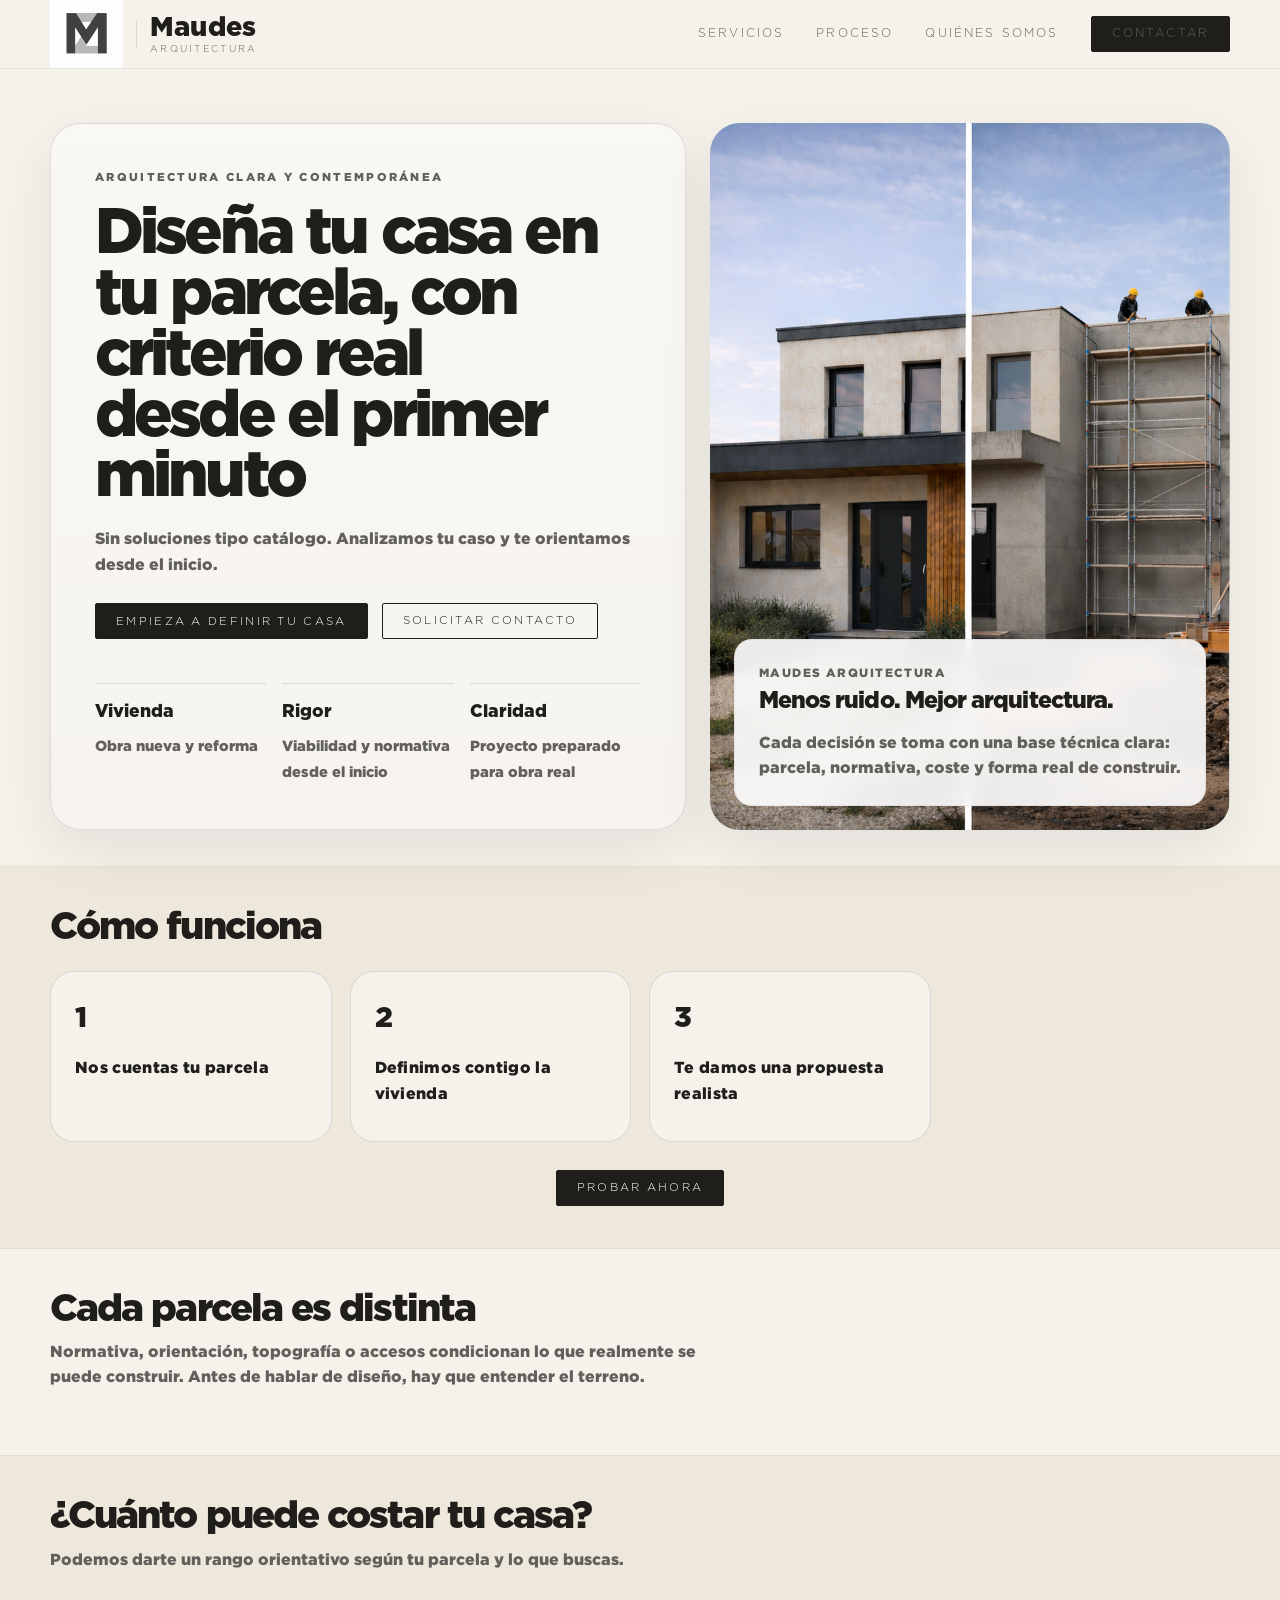
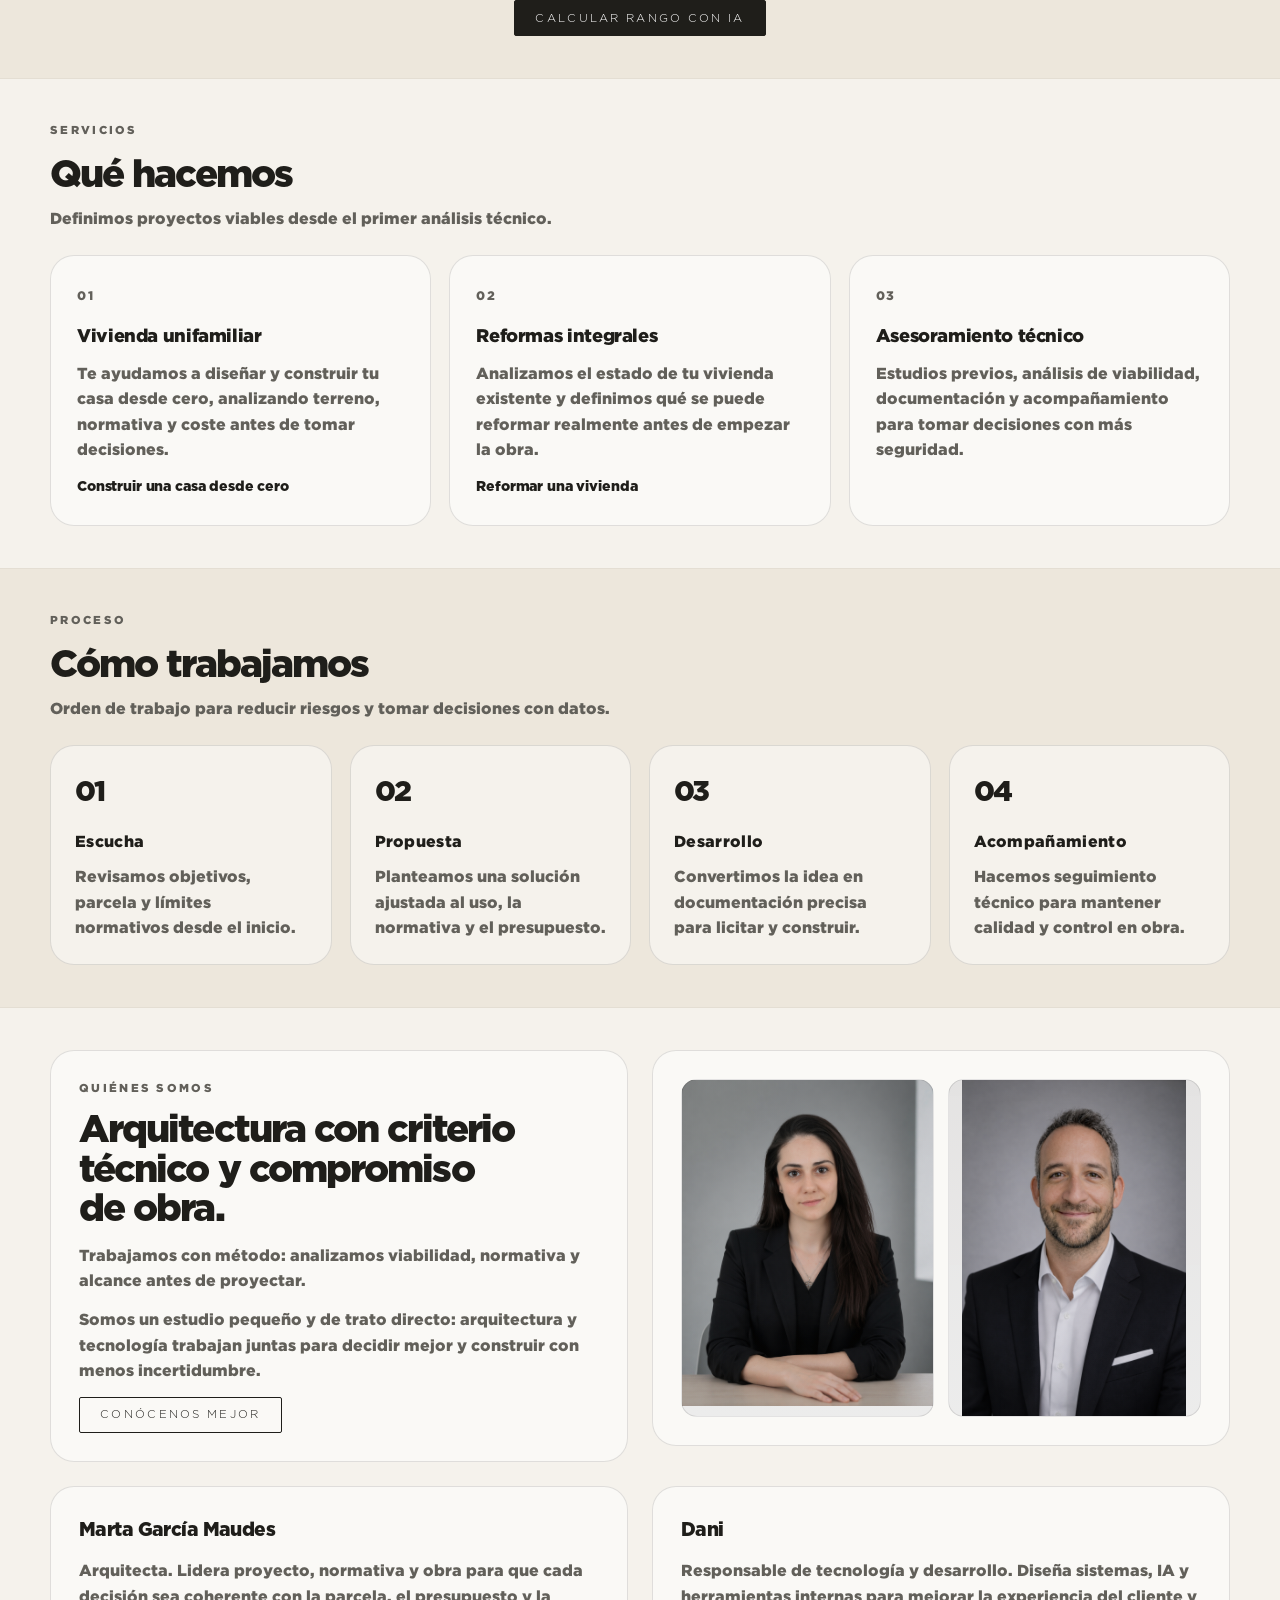
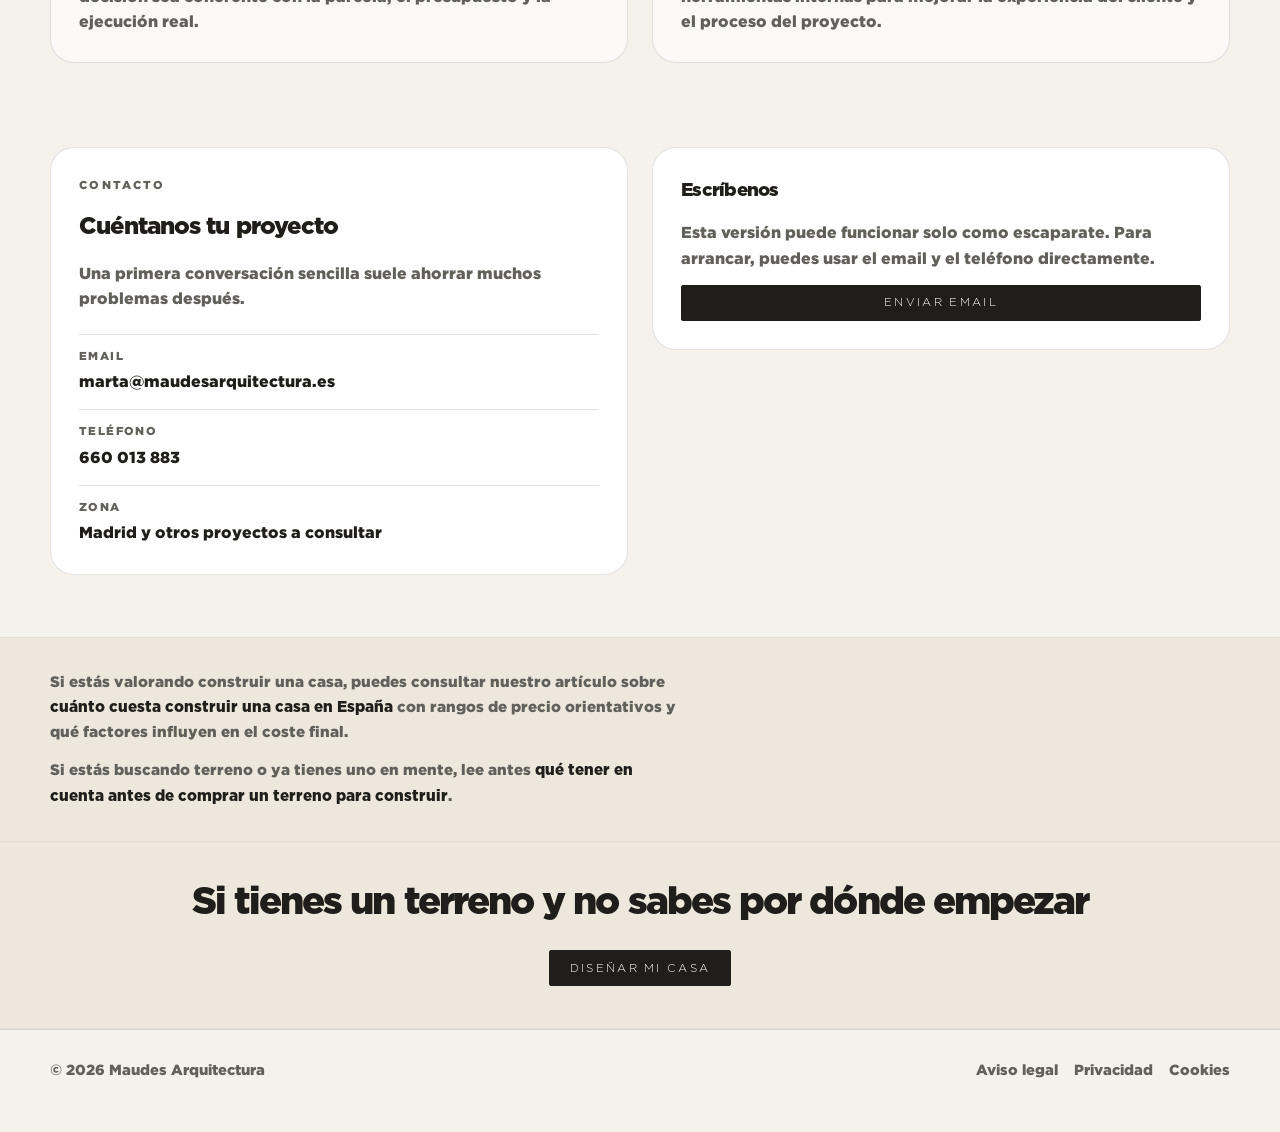
==== commit d8f31ff9: "Colocadoslos favicon" ====
--- a/index.html
+++ b/index.html
@@ -8,6 +8,11 @@
     name="description"
     content="Maudes Arquitectura. Proyectos de vivienda, reformas y arquitectura residencial con una mirada contemporánea, clara y funcional."
   />
+  
+  <!-- Favicon -->
+  <link rel="icon" type="image/png" href="favicon.png" />
+  <link rel="apple-touch-icon" href="favicon.png" />
+  
   <!-- Google Ads tag -->
   <script async src="https://www.googletagmanager.com/gtag/js?id=AW-18038177600"></script>
   <script>
@@ -49,18 +54,15 @@
       <div class="container hero-grid">
         <div class="hero-copy">
           <p class="eyebrow">Arquitectura clara y contemporánea</p>
-          <h1>Arquitectura pensada para construirse bien</h1>
+          <h1>Diseña tu casa en tu parcela, con criterio real desde el primer minuto</h1>
           <p class="lead">
-            Estudiamos tu parcela, normativa y presupuesto antes de definir el proyecto.
+            Sin soluciones tipo catálogo. Analizamos tu caso y te orientamos desde el inicio.
           </p>
 
           <div class="hero-actions">
-            <a href="#contacto" class="btn btn-dark">Solicitar contacto</a>
-            <button type="button" id="start-ai-design-empty" class="btn btn-light">Explorar mi caso (beta)</button>
-          </div>
-          <p id="ai-session-error" style="display:none; margin:10px 0 0; font-size:0.85rem; color:#8b3a2a;">
-            No se ha podido iniciar la sesión, inténtalo de nuevo
-          </p>
+            <button type="button" onclick="startPublicChat()" class="btn btn-dark">Empieza a definir tu casa</button>
+            <a href="#contacto" class="btn btn-light">Solicitar contacto</a>
+          </div>
 
           <div class="hero-points">
             <div>
@@ -87,6 +89,57 @@
               parcela, normativa, coste y forma real de construir.
             </p>
           </div>
+        </div>
+      </div>
+    </section>
+
+    <section class="section process" style="background: var(--bg-alt); border-top: 1px solid rgba(0,0,0,0.04); border-bottom: 1px solid rgba(0,0,0,0.04);">
+      <div class="container">
+        <div class="section-head">
+          <h2>Cómo funciona</h2>
+        </div>
+        <div class="steps">
+          <div class="step">
+            <span>1</span>
+            <h3>Nos cuentas tu parcela</h3>
+          </div>
+          <div class="step">
+            <span>2</span>
+            <h3>Definimos contigo la vivienda</h3>
+          </div>
+          <div class="step">
+            <span>3</span>
+            <h3>Te damos una propuesta realista</h3>
+          </div>
+        </div>
+        <div style="margin-top: 28px; text-align: center;">
+          <button type="button" onclick="startPublicChat()" class="btn btn-dark">Probar ahora</button>
+        </div>
+      </div>
+    </section>
+
+    <section class="section differential">
+      <div class="container">
+        <div class="section-head">
+          <h2>Cada parcela es distinta</h2>
+          <p class="section-text">
+            Normativa, orientación, topografía o accesos condicionan lo que realmente se puede construir.
+            Antes de hablar de diseño, hay que entender el terreno.
+          </p>
+        </div>
+      </div>
+    </section>
+
+    <section class="section estimation" style="background: var(--bg-alt); border-top: 1px solid rgba(0,0,0,0.04); border-bottom: 1px solid rgba(0,0,0,0.04);">
+      <div class="container">
+        <div class="section-head">
+          <h2>¿Cuánto puede costar tu casa?</h2>
+          <p class="section-text">
+            Podemos darte un rango orientativo según tu parcela y lo que buscas.
+          </p>
+        </div>
+        <div style="margin-top: 28px; text-align: center;">
+          <button type="button" onclick="startPublicChat()" class="btn btn-dark">Calcular rango con IA</button>
         </div>
       </div>
     </section>
@@ -265,6 +318,17 @@
         <p style="margin: 0; color: var(--muted); font-size: 0.95rem; line-height: 1.6; max-width: 58ch;">
           Si estás buscando terreno o ya tienes uno en mente, lee antes <a href="/comprar-terreno-construir-casa" style="color: var(--text); font-weight: 900; text-decoration: none;">qué tener en cuenta antes de comprar un terreno para construir</a>.
         </p>
+      </div>
+    </section>
+
+    <section class="section final-cta" style="background: var(--bg-alt); border-top: 1px solid rgba(0,0,0,0.04); border-bottom: 1px solid rgba(0,0,0,0.04);">
+      <div class="container">
+        <div class="section-head" style="text-align: center;">
+          <h2>Si tienes un terreno y no sabes por dónde empezar</h2>
+        </div>
+        <div style="margin-top: 28px; text-align: center;">
+          <button type="button" onclick="startPublicChat()" class="btn btn-dark">Diseñar mi casa</button>
+        </div>
       </div>
     </section>
   </main>
@@ -281,18 +345,26 @@
   </footer>
 
   <script>
-    (function () {
-      var button = document.getElementById('start-ai-design-empty');
-      var FRONTEND_BASE_URL = 'https://iarquitect.maudesarquitectura.es';
-      var TENANT_ID = '46df1d61-7ffe-4469-8b42-b521eda04e8b';
-
-      if (!button) return;
-
-      button.addEventListener('click', function () {
-        var intakeUrl = FRONTEND_BASE_URL + '/intake?tenantId=' + encodeURIComponent(TENANT_ID);
-        window.location.href = intakeUrl;
-      });
-    })();
+    async function startPublicChat(leadData = null) {
+      try {
+        const res = await fetch('https://api.maudesarquitectura.es/api/public-intake/session', {
+          method: 'POST',
+          headers: { 'Content-Type': 'application/json' },
+          body: JSON.stringify({
+            tenantId: 'b490965c-41c3-4baf-807e-fbc06d7b86de',
+            leadData: leadData
+          })
+        });
+
+        const data = await res.json();
+
+        window.location.href =
+          'https://iarquitect.maudesarquitectura.es' + data.redirectUrl;
+
+      } catch (err) {
+        alert('No se ha podido iniciar la sesión. Inténtalo de nuevo.');
+      }
+    }
   </script>
 </body>
 </html>
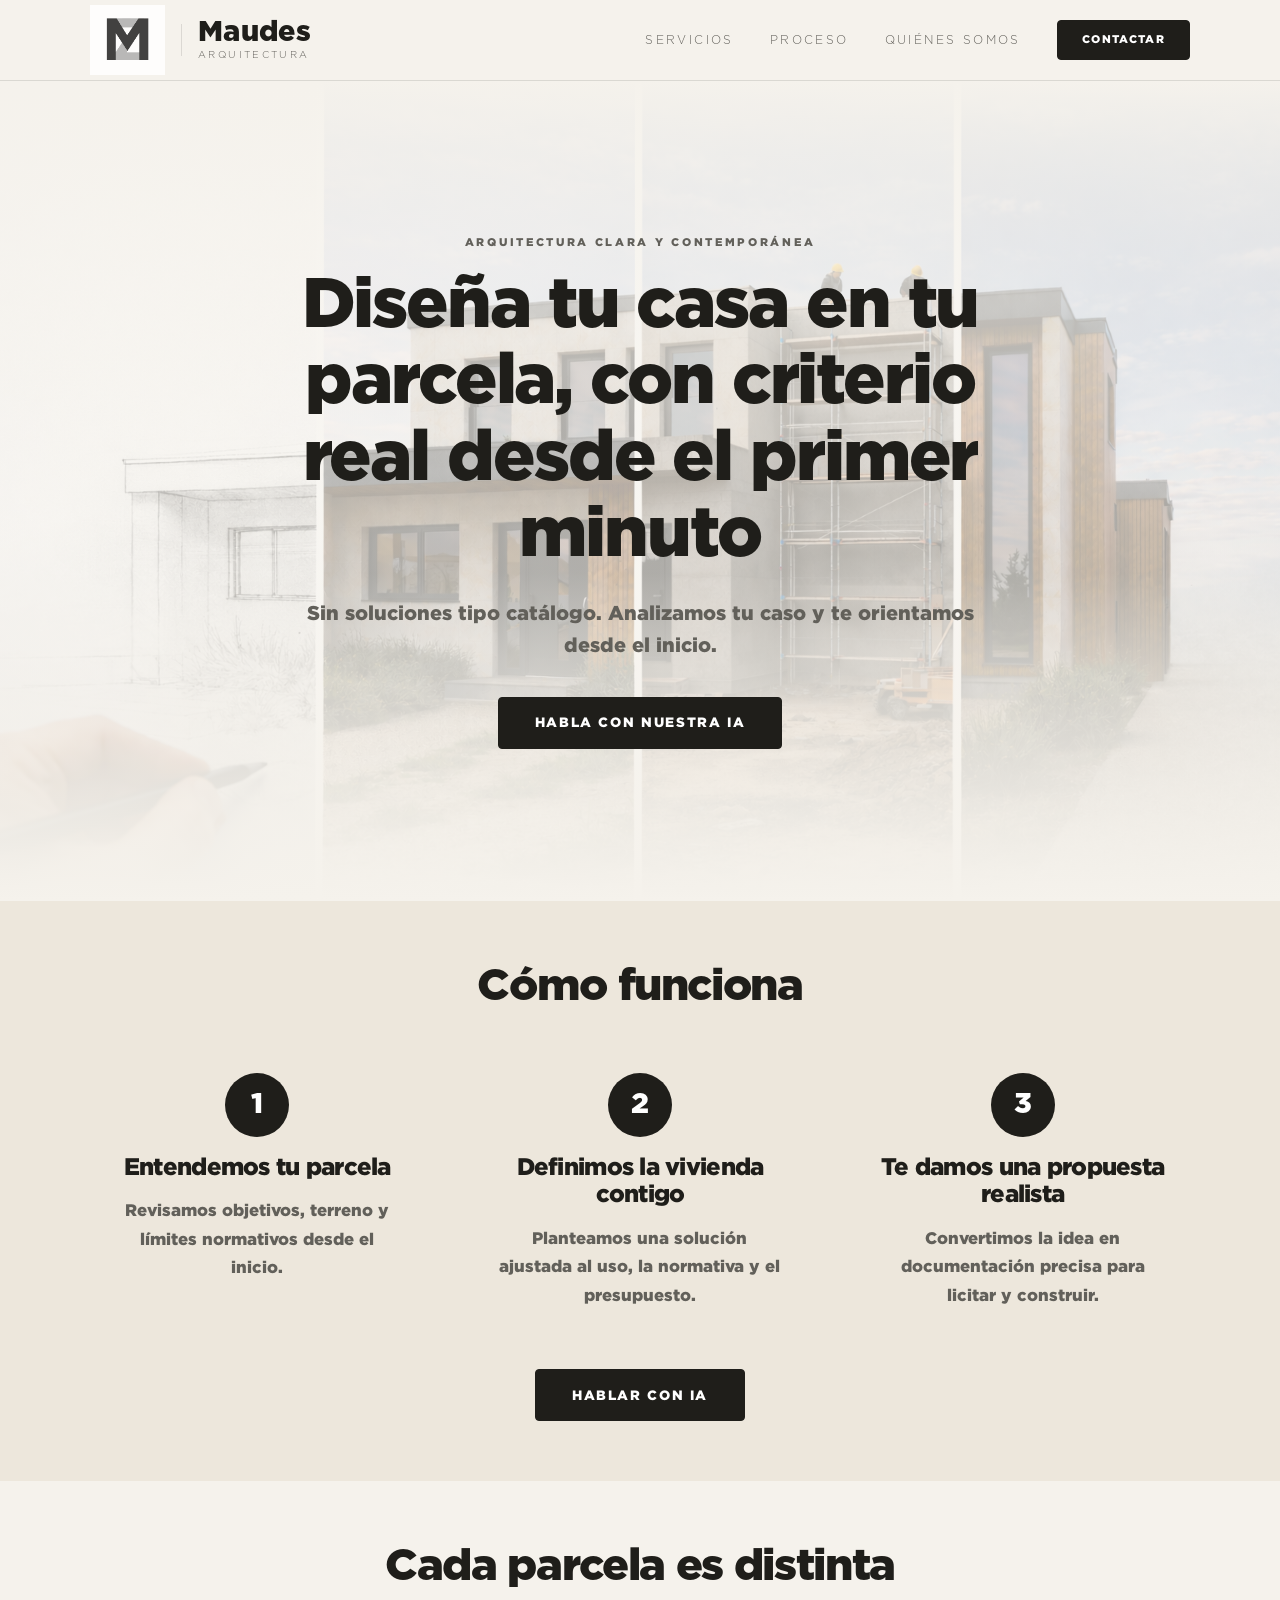
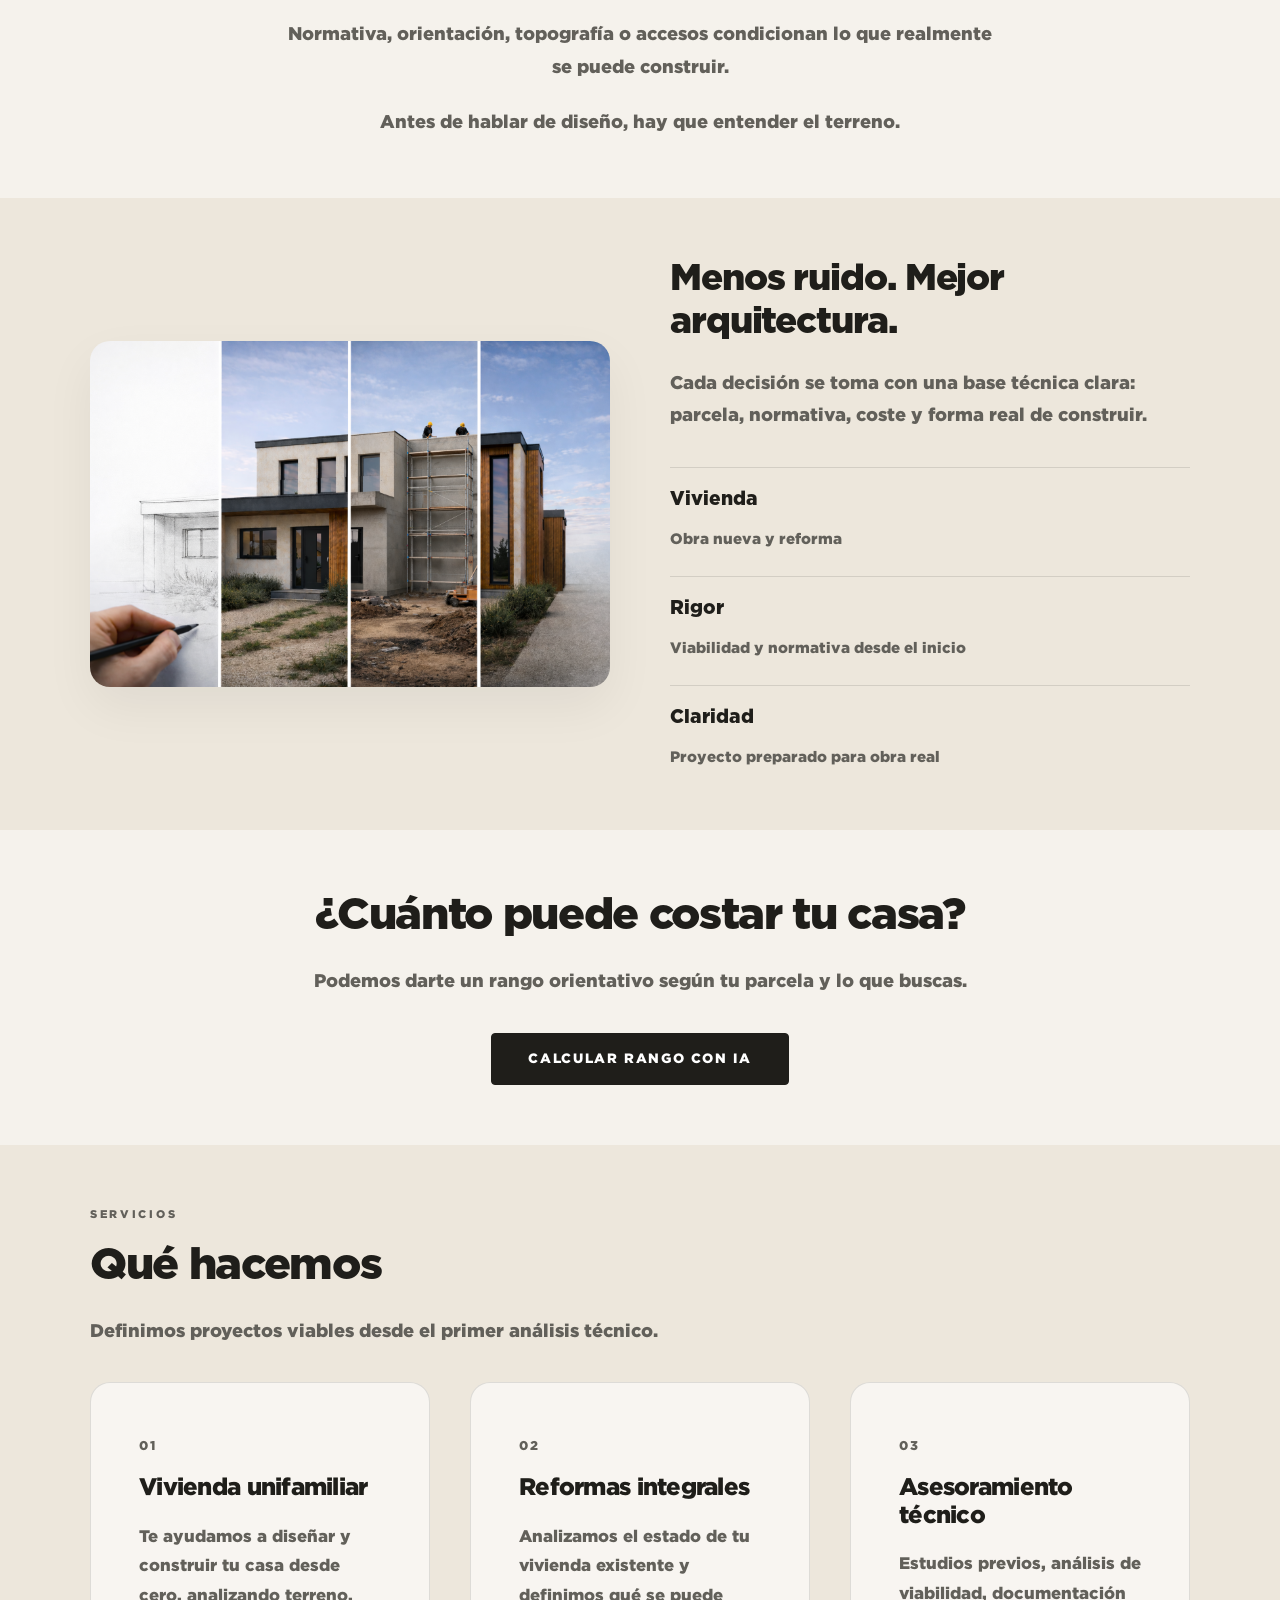
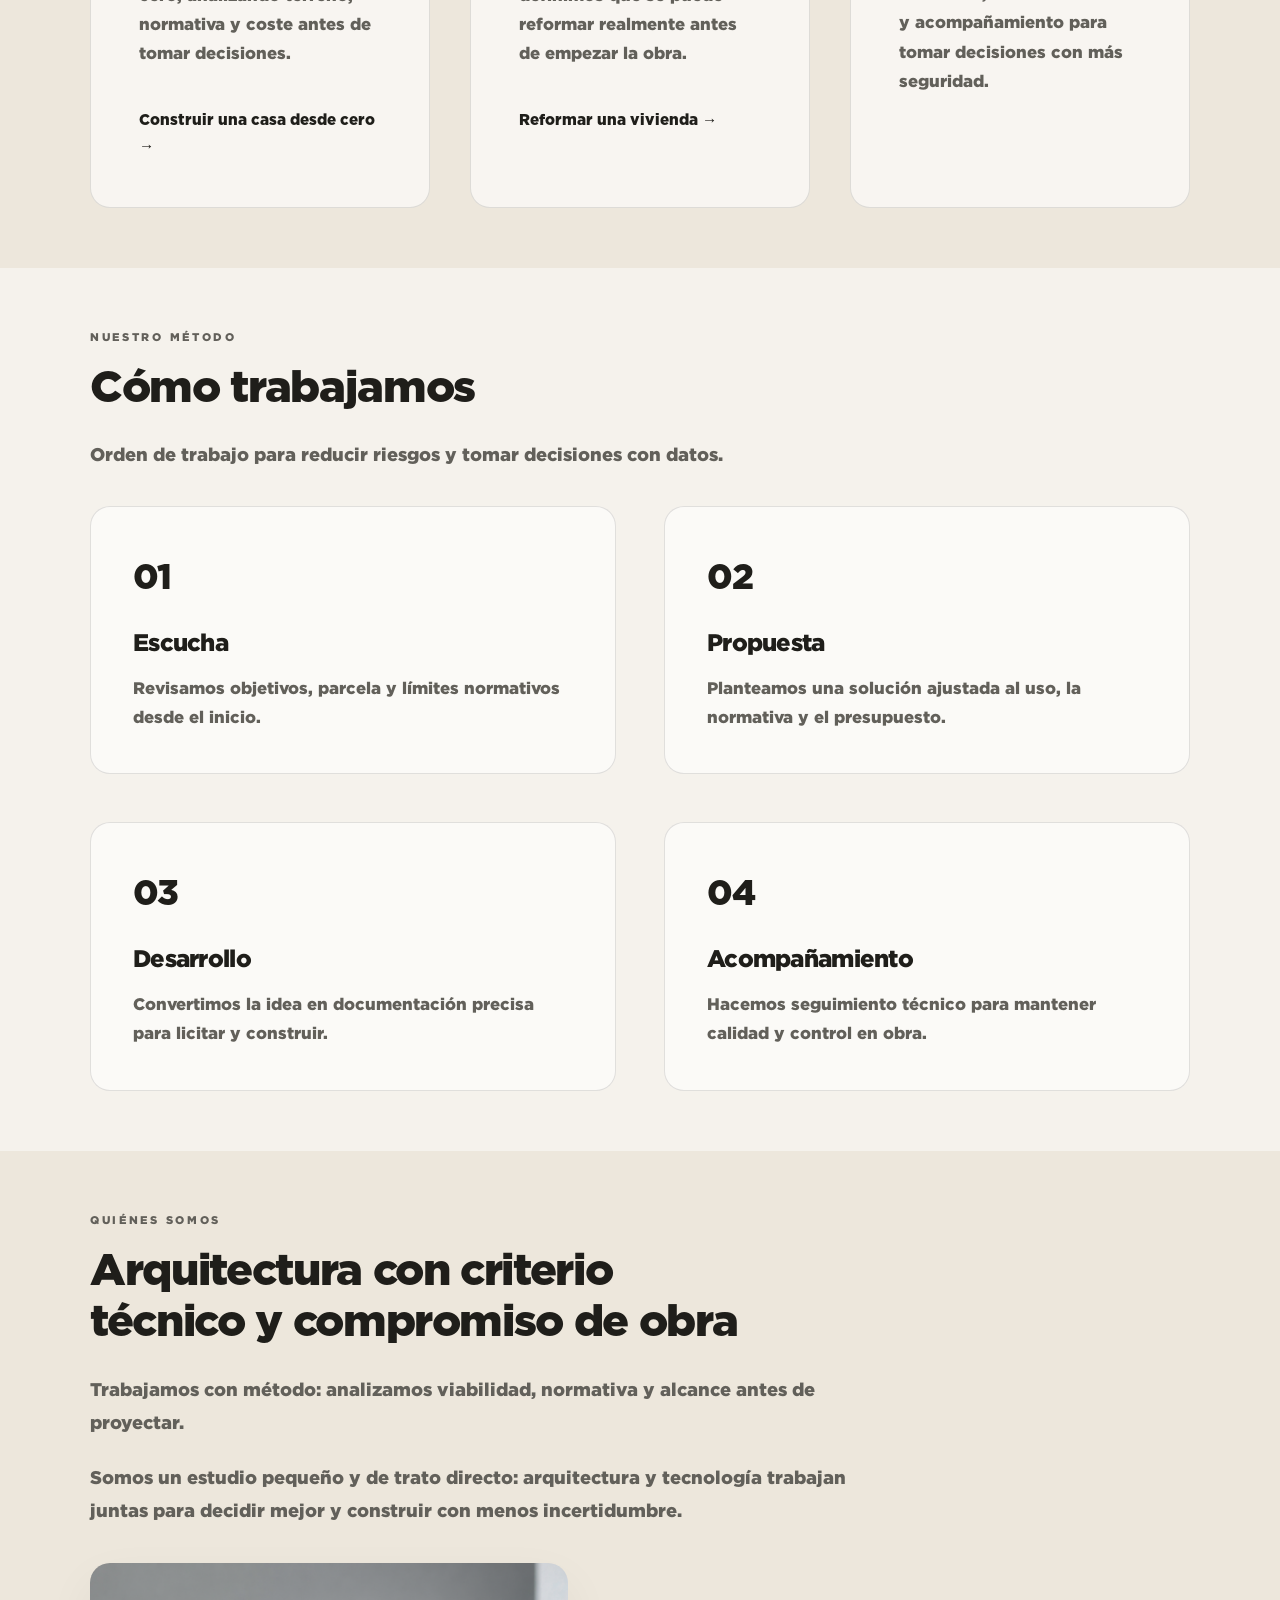
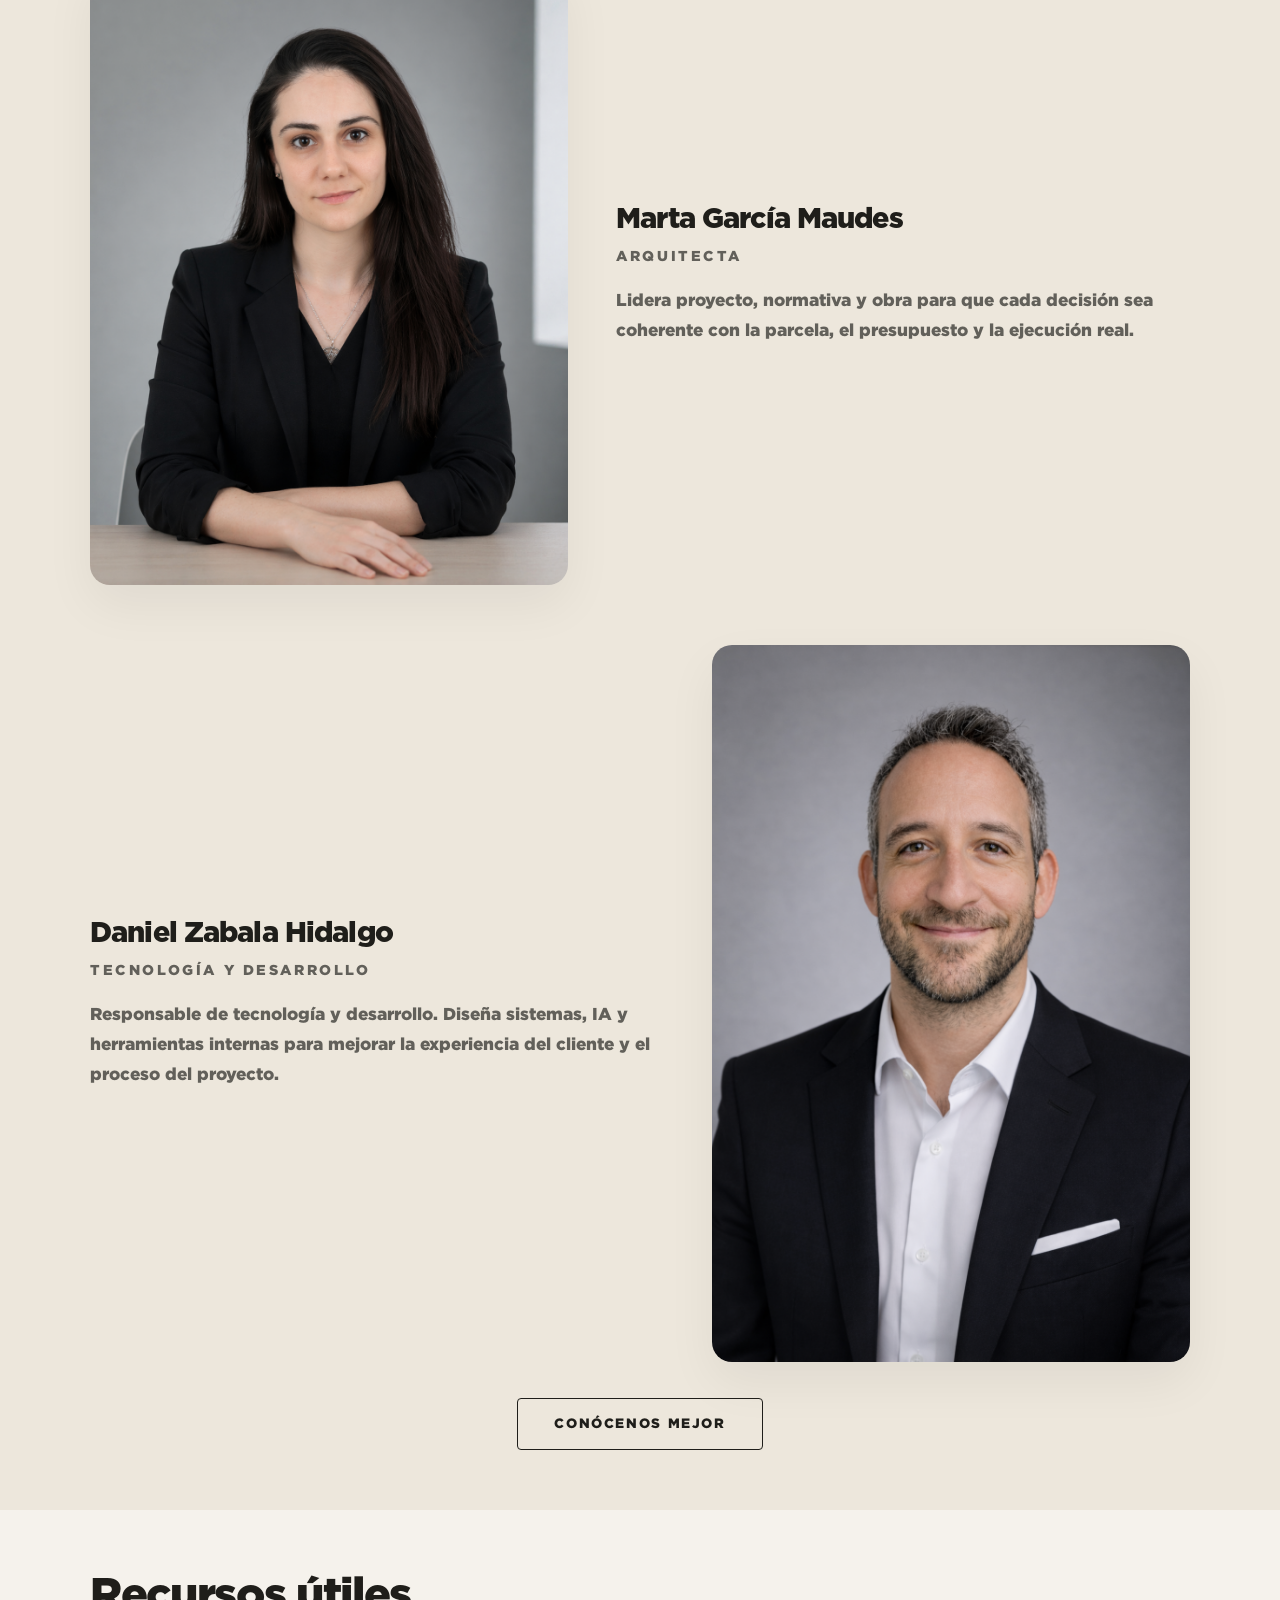
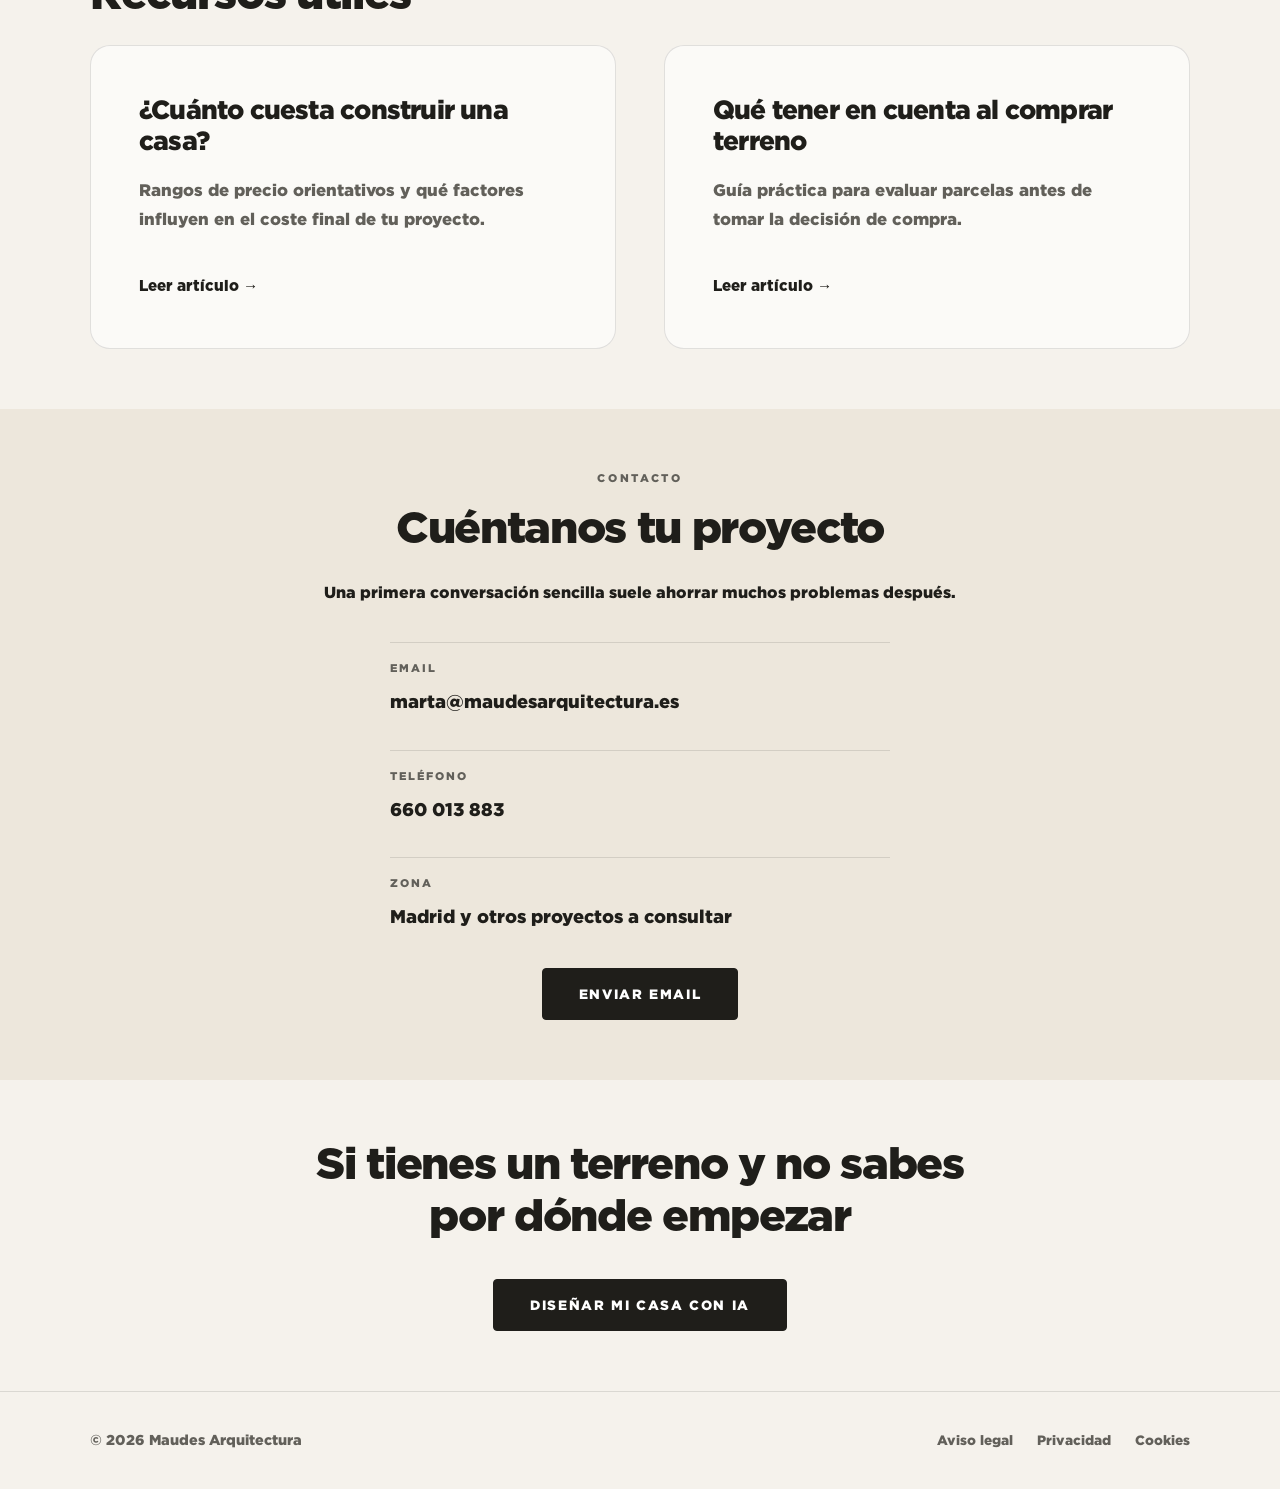
==== commit b61d1b7e: "cambio de rollo" ====
--- a/index.html
+++ b/index.html
@@ -22,10 +22,11 @@
     gtag('config', 'AW-18038177600');
   </script>
   <link rel="stylesheet" href="styles.css" />
+  <script src="chat.js" defer></script>
 </head>
 <body>
   <header class="site-header">
-    <div class="container header-inner">
+    <div class="container-fluid">
       <a href="#inicio" class="brand" aria-label="Maudes Arquitectura — Inicio">
         <img
           src="assets/logo-maudes-monograma.png"
@@ -50,132 +51,175 @@
   </header>
 
   <main>
-    <section class="hero" id="inicio">
-      <div class="container hero-grid">
-        <div class="hero-copy">
-          <p class="eyebrow">Arquitectura clara y contemporánea</p>
-          <h1>Diseña tu casa en tu parcela, con criterio real desde el primer minuto</h1>
-          <p class="lead">
-            Sin soluciones tipo catálogo. Analizamos tu caso y te orientamos desde el inicio.
+    <!-- ═══════════════════════════════════════════════════════════════════
+         BLOQUE 1: HERO - Pantalla completa, limpio
+         Contenido: título, subtítulo, CTA principal
+         Layout: centrado vertical, max-width contenido
+    ═══════════════════════════════════════════════════════════════════ -->
+    <section class="hero-full" id="inicio">
+      <div class="container-narrow">
+        <p class="eyebrow">Arquitectura clara y contemporánea</p>
+        <h1>Diseña tu casa en tu parcela, con criterio real desde el primer minuto</h1>
+        <p class="lead">
+          Sin soluciones tipo catálogo. Analizamos tu caso y te orientamos desde el inicio.
+        </p>
+        <div class="hero-actions">
+          <button type="button" class="btn btn-primary btn-ai-chat">
+            Habla con nuestra IA
+          </button>
+        </div>
+      </div>
+    </section>
+
+    <!-- ═══════════════════════════════════════════════════════════════════
+         BLOQUE 2: PROCESO - 3 pasos en grid limpio
+         Contenido: pasos del proceso simplificado
+         Layout: grid 3 columnas, espacioso
+    ═══════════════════════════════════════════════════════════════════ -->
+    <section class="block-process" id="proceso">
+      <div class="container">
+        <h2 class="section-title">Cómo funciona</h2>
+        
+        <div class="process-grid">
+          <div class="process-step">
+            <span class="step-number">1</span>
+            <h3>Entendemos tu parcela</h3>
+            <p>Revisamos objetivos, terreno y límites normativos desde el inicio.</p>
+          </div>
+          
+          <div class="process-step">
+            <span class="step-number">2</span>
+            <h3>Definimos la vivienda contigo</h3>
+            <p>Planteamos una solución ajustada al uso, la normativa y el presupuesto.</p>
+          </div>
+          
+          <div class="process-step">
+            <span class="step-number">3</span>
+            <h3>Te damos una propuesta realista</h3>
+            <p>Convertimos la idea en documentación precisa para licitar y construir.</p>
+          </div>
+        </div>
+
+        <div class="block-cta">
+          <button type="button" class="btn btn-dark btn-ai-chat">
+            Hablar con IA
+          </button>
+        </div>
+      </div>
+    </section>
+
+    <!-- ═══════════════════════════════════════════════════════════════════
+         BLOQUE 3: DIFERENCIAL - Cada parcela es distinta
+         Contenido: explicación normativa/terreno
+         Layout: texto centrado, max-width
+    ═══════════════════════════════════════════════════════════════════ -->
+    <section class="block-differential">
+      <div class="container-narrow">
+        <h2 class="section-title">Cada parcela es distinta</h2>
+        <div class="text-content">
+          <p>
+            Normativa, orientación, topografía o accesos condicionan lo que realmente se puede construir.
           </p>
-
-          <div class="hero-actions">
-            <button type="button" onclick="startPublicChat()" class="btn btn-dark">Empieza a definir tu casa</button>
-            <a href="#contacto" class="btn btn-light">Solicitar contacto</a>
-          </div>
-
-          <div class="hero-points">
-            <div>
-              <strong>Vivienda</strong>
-              <span>Obra nueva y reforma</span>
-            </div>
-            <div>
-              <strong>Rigor</strong>
-              <span>Viabilidad y normativa desde el inicio</span>
-            </div>
-            <div>
-              <strong>Claridad</strong>
-              <span>Proyecto preparado para obra real</span>
-            </div>
-          </div>
-        </div>
-
-        <div class="hero-visual">
-          <div class="hero-card">
-            <p class="hero-card-label">Maudes Arquitectura</p>
-            <h2>Menos ruido. Mejor arquitectura.</h2>
-            <p>
-              Cada decisión se toma con una base técnica clara:
-              parcela, normativa, coste y forma real de construir.
-            </p>
-          </div>
-        </div>
-      </div>
-    </section>
-
-    <section class="section process" style="background: var(--bg-alt); border-top: 1px solid rgba(0,0,0,0.04); border-bottom: 1px solid rgba(0,0,0,0.04);">
-      <div class="container">
-        <div class="section-head">
-          <h2>Cómo funciona</h2>
-        </div>
-        <div class="steps">
-          <div class="step">
-            <span>1</span>
-            <h3>Nos cuentas tu parcela</h3>
-          </div>
-          <div class="step">
-            <span>2</span>
-            <h3>Definimos contigo la vivienda</h3>
-          </div>
-          <div class="step">
-            <span>3</span>
-            <h3>Te damos una propuesta realista</h3>
-          </div>
-        </div>
-        <div style="margin-top: 28px; text-align: center;">
-          <button type="button" onclick="startPublicChat()" class="btn btn-dark">Probar ahora</button>
-        </div>
-      </div>
-    </section>
-
-    <section class="section differential">
-      <div class="container">
-        <div class="section-head">
-          <h2>Cada parcela es distinta</h2>
-          <p class="section-text">
-            Normativa, orientación, topografía o accesos condicionan lo que realmente se puede construir.
+          <p>
             Antes de hablar de diseño, hay que entender el terreno.
           </p>
         </div>
       </div>
     </section>
 
-    <section class="section estimation" style="background: var(--bg-alt); border-top: 1px solid rgba(0,0,0,0.04); border-bottom: 1px solid rgba(0,0,0,0.04);">
-      <div class="container">
-        <div class="section-head">
-          <h2>¿Cuánto puede costar tu casa?</h2>
-          <p class="section-text">
-            Podemos darte un rango orientativo según tu parcela y lo que buscas.
-          </p>
-        </div>
-        <div style="margin-top: 28px; text-align: center;">
-          <button type="button" onclick="startPublicChat()" class="btn btn-dark">Calcular rango con IA</button>
-        </div>
-      </div>
-    </section>
-
-    <section class="section" id="servicios">
-      <div class="container">
-        <div class="section-head">
-          <p class="eyebrow">Servicios</p>
-          <h2>Qué hacemos</h2>
-          <p class="section-text">
-            Definimos proyectos viables desde el primer análisis técnico.
-          </p>
-        </div>
-
-        <div class="cards-3">
-          <article class="card">
+    <!-- ═══════════════════════════════════════════════════════════════════
+         BLOQUE 4: ENFOQUE - Menos ruido, mejor arquitectura
+         Contenido: concepto + imagen (del hero-card original)
+         Layout: 2 columnas, imagen + texto
+    ═══════════════════════════════════════════════════════════════════ -->
+    <section class="block-approach">
+      <div class="container">
+        <div class="approach-grid">
+          <div class="approach-visual">
+            <img src="assets/hero-maudes.png" alt="Arquitectura Maudes" />
+          </div>
+          <div class="approach-text">
+            <h2>Menos ruido. Mejor arquitectura.</h2>
+            <p>
+              Cada decisión se toma con una base técnica clara: parcela, normativa, coste y forma real de construir.
+            </p>
+            <div class="pillars">
+              <div class="pillar">
+                <strong>Vivienda</strong>
+                <span>Obra nueva y reforma</span>
+              </div>
+              <div class="pillar">
+                <strong>Rigor</strong>
+                <span>Viabilidad y normativa desde el inicio</span>
+              </div>
+              <div class="pillar">
+                <strong>Claridad</strong>
+                <span>Proyecto preparado para obra real</span>
+              </div>
+            </div>
+          </div>
+        </div>
+      </div>
+    </section>
+
+    <!-- ═══════════════════════════════════════════════════════════════════
+         BLOQUE 5: ESTIMACIÓN - ¿Cuánto puede costar?
+         Contenido: bloque CTA hacia estimación
+         Layout: centrado, limpio
+    ═══════════════════════════════════════════════════════════════════ -->
+    <section class="block-estimation">
+      <div class="container-narrow">
+        <h2 class="section-title">¿Cuánto puede costar tu casa?</h2>
+        <p class="text-center">
+          Podemos darte un rango orientativo según tu parcela y lo que buscas.
+        </p>
+        <div class="block-cta">
+          <button type="button" class="btn btn-primary btn-ai-chat">
+            Calcular rango con IA
+          </button>
+        </div>
+      </div>
+    </section>
+
+    <!-- ═══════════════════════════════════════════════════════════════════
+         BLOQUE 6: SERVICIOS - Qué hacemos
+         Contenido: 3 servicios (vivienda, reformas, asesoramiento)
+         Layout: grid 3 columnas
+    ═══════════════════════════════════════════════════════════════════ -->
+    <section class="block-services" id="servicios">
+      <div class="container">
+        <p class="eyebrow">Servicios</p>
+        <h2 class="section-title">Qué hacemos</h2>
+        <p class="text-intro">
+          Definimos proyectos viables desde el primer análisis técnico.
+        </p>
+
+        <div class="services-grid">
+          <article class="service-card">
             <span class="card-number">01</span>
             <h3>Vivienda unifamiliar</h3>
             <p>
               Te ayudamos a diseñar y construir tu casa desde cero,
               analizando terreno, normativa y coste antes de tomar decisiones.
             </p>
-            <a href="/arquitecto-vivienda-unifamiliar" class="card-link">Construir una casa desde cero</a>
-          </article>
-
-          <article class="card">
+            <a href="/arquitecto-vivienda-unifamiliar" class="card-link">
+              Construir una casa desde cero →
+            </a>
+          </article>
+
+          <article class="service-card">
             <span class="card-number">02</span>
             <h3>Reformas integrales</h3>
             <p>
               Analizamos el estado de tu vivienda existente y definimos
               qué se puede reformar realmente antes de empezar la obra.
             </p>
-            <a href="/rehabilitacion-vivienda" class="card-link">Reformar una vivienda</a>
-          </article>
-
-          <article class="card">
+            <a href="/rehabilitacion-vivienda" class="card-link">
+              Reformar una vivienda →
+            </a>
+          </article>
+
+          <article class="service-card">
             <span class="card-number">03</span>
             <h3>Asesoramiento técnico</h3>
             <p>
@@ -187,43 +231,46 @@
       </div>
     </section>
 
-    <section class="section section-alt" id="proceso">
-      <div class="container">
-        <div class="section-head">
-          <p class="eyebrow">Proceso</p>
-          <h2>Cómo trabajamos</h2>
-          <p class="section-text">
-            Orden de trabajo para reducir riesgos y tomar decisiones con datos.
-          </p>
-        </div>
-
-        <div class="steps">
-          <article class="step">
-            <span>01</span>
+    <!-- ═══════════════════════════════════════════════════════════════════
+         BLOQUE 7: MÉTODO COMPLETO - Cómo trabajamos (4 pasos)
+         Contenido: proceso detallado existente
+         Layout: grid 2x2
+    ═══════════════════════════════════════════════════════════════════ -->
+    <section class="block-method">
+      <div class="container">
+        <p class="eyebrow">Nuestro método</p>
+        <h2 class="section-title">Cómo trabajamos</h2>
+        <p class="text-intro">
+          Orden de trabajo para reducir riesgos y tomar decisiones con datos.
+        </p>
+
+        <div class="method-grid">
+          <article class="method-step">
+            <span class="step-badge">01</span>
             <h3>Escucha</h3>
             <p>
               Revisamos objetivos, parcela y límites normativos desde el inicio.
             </p>
           </article>
 
-          <article class="step">
-            <span>02</span>
+          <article class="method-step">
+            <span class="step-badge">02</span>
             <h3>Propuesta</h3>
             <p>
               Planteamos una solución ajustada al uso, la normativa y el presupuesto.
             </p>
           </article>
 
-          <article class="step">
-            <span>03</span>
+          <article class="method-step">
+            <span class="step-badge">03</span>
             <h3>Desarrollo</h3>
             <p>
               Convertimos la idea en documentación precisa para licitar y construir.
             </p>
           </article>
 
-          <article class="step">
-            <span>04</span>
+          <article class="method-step">
+            <span class="step-badge">04</span>
             <h3>Acompañamiento</h3>
             <p>
               Hacemos seguimiento técnico para mantener calidad y control en obra.
@@ -233,138 +280,167 @@
       </div>
     </section>
 
-    <section class="section" id="estudio">
-      <div class="container studio-grid">
-        <div class="studio-block studio-intro">
-          <p class="eyebrow">Quiénes somos</p>
-          <h2>Arquitectura con criterio técnico y compromiso de obra.</h2>
-          <p>
-            Trabajamos con método: analizamos viabilidad, normativa y alcance antes de proyectar.
-          </p>
-          <p>
-            Somos un estudio pequeño y de trato directo: arquitectura y tecnología trabajan
-            juntas para decidir mejor y construir con menos incertidumbre.
-          </p>
+    <!-- ═══════════════════════════════════════════════════════════════════
+         BLOQUE 8: NOSOTROS - Quiénes somos
+         Contenido: intro, fotos, perfiles
+         Layout: alternado, espacioso
+    ═══════════════════════════════════════════════════════════════════ -->
+    <section class="block-about" id="estudio">
+      <div class="container">
+        <p class="eyebrow">Quiénes somos</p>
+        <div class="about-intro">
+          <h2 class="section-title">Arquitectura con criterio técnico y compromiso de obra</h2>
+          <div class="intro-text">
+            <p>
+              Trabajamos con método: analizamos viabilidad, normativa y alcance antes de proyectar.
+            </p>
+            <p>
+              Somos un estudio pequeño y de trato directo: arquitectura y tecnología trabajan
+              juntas para decidir mejor y construir con menos incertidumbre.
+            </p>
+          </div>
+        </div>
+
+        <div class="team-section">
+          <div class="team-member">
+            <div class="member-photo">
+              <img src="assets/Foto estudio Marta.png" alt="Marta García Maudes" />
+            </div>
+            <div class="member-info">
+              <h3>Marta García Maudes</h3>
+              <p class="member-role">Arquitecta</p>
+              <p>
+                Lidera proyecto, normativa y obra para que cada decisión sea
+                coherente con la parcela, el presupuesto y la ejecución real.
+              </p>
+            </div>
+          </div>
+
+          <div class="team-member reverse">
+            <div class="member-photo">
+              <img src="assets/Foto estudio DANI.png" alt="Daniel Zabala Hidalgo" />
+            </div>
+            <div class="member-info">
+              <h3>Daniel Zabala Hidalgo</h3>
+              <p class="member-role">Tecnología y desarrollo</p>
+              <p>
+                Responsable de tecnología y desarrollo. Diseña sistemas, IA y herramientas
+                internas para mejorar la experiencia del cliente y el proceso del proyecto.
+              </p>
+            </div>
+          </div>
+        </div>
+
+        <div class="about-cta">
           <a href="/quienes-somos" class="btn btn-light">Conócenos mejor</a>
         </div>
-
-        <div class="studio-block team-photos" aria-label="Equipo Maudes Arquitectura">
-          <div class="team-photo photo-marta" role="img" aria-label="Marta García Maudes"></div>
-          <div class="team-photo photo-dani" role="img" aria-label="Dani"></div>
-        </div>
-
-        <div class="studio-block profile-block">
-          <h3>Marta García Maudes</h3>
-          <p>
-            Arquitecta. Lidera proyecto, normativa y obra para que cada decisión sea
-            coherente con la parcela, el presupuesto y la ejecución real.
-          </p>
-        </div>
-
-        <div class="studio-block profile-block">
-          <h3>Dani</h3>
-          <p>
-            Responsable de tecnología y desarrollo. Diseña sistemas, IA y herramientas
-            internas para mejorar la experiencia del cliente y el proceso del proyecto.
-          </p>
-        </div>
-      </div>
-    </section>
-
-    <section class="section section-contact" id="contacto">
-      <div class="container contact-grid">
+      </div>
+    </section>
+
+    <!-- ═══════════════════════════════════════════════════════════════════
+         BLOQUE 9: RECURSOS - Artículos útiles
+         Contenido: links a artículos (coste, terreno)
+         Layout: 2 columnas o apilado
+    ═══════════════════════════════════════════════════════════════════ -->
+    <section class="block-resources">
+      <div class="container">
+        <h2 class="section-title">Recursos útiles</h2>
+        
+        <div class="resources-grid">
+          <article class="resource-card">
+            <h3>¿Cuánto cuesta construir una casa?</h3>
+            <p>
+              Rangos de precio orientativos y qué factores influyen en el coste final de tu proyecto.
+            </p>
+            <a href="/cuanto-cuesta-construir-una-casa" class="card-link">
+              Leer artículo →
+            </a>
+          </article>
+
+          <article class="resource-card">
+            <h3>Qué tener en cuenta al comprar terreno</h3>
+            <p>
+              Guía práctica para evaluar parcelas antes de tomar la decisión de compra.
+            </p>
+            <a href="/comprar-terreno-construir-casa" class="card-link">
+              Leer artículo →
+            </a>
+          </article>
+        </div>
+      </div>
+    </section>
+
+    <!-- ═══════════════════════════════════════════════════════════════════
+         BLOQUE 10: CONTACTO
+         Contenido: email, teléfono, zona
+         Layout: limpio, centrado
+    ═══════════════════════════════════════════════════════════════════ -->
+    <section class="block-contact" id="contacto">
+      <div class="container-narrow">
+        <p class="eyebrow">Contacto</p>
+        <h2 class="section-title">Cuéntanos tu proyecto</h2>
+        <p class="text-center">
+          Una primera conversación sencilla suele ahorrar muchos problemas después.
+        </p>
+
         <div class="contact-info">
-          <p class="eyebrow">Contacto</p>
-          <h2>Cuéntanos tu proyecto</h2>
-          <p>
-            Una primera conversación sencilla suele ahorrar muchos problemas después.
-          </p>
-
-          <div class="contact-items">
-            <div>
-              <small>Email</small>
-              <a href="mailto:marta@maudesarquitectura.es">marta@maudesarquitectura.es</a>
-            </div>
-            <div>
-              <small>Teléfono</small>
-              <a href="tel:+34660013883">660 013 883</a>
-            </div>
-            <div>
-              <small>Zona</small>
-              <span>Madrid y otros proyectos a consultar</span>
-            </div>
-          </div>
-        </div>
-
-        <div class="contact-box">
-          <h3>Escríbenos</h3>
-          <p>
-            Esta versión puede funcionar solo como escaparate. Para arrancar,
-            puedes usar el email y el teléfono directamente.
-          </p>
-
-          <a class="btn btn-dark full" href="mailto:marta@maudesarquitectura.es?subject=Consulta%20desde%20la%20web%20de%20Maudes%20Arquitectura">
+          <div class="contact-item">
+            <span class="contact-label">Email</span>
+            <a href="mailto:marta@maudesarquitectura.es" class="contact-value">
+              marta@maudesarquitectura.es
+            </a>
+          </div>
+          <div class="contact-item">
+            <span class="contact-label">Teléfono</span>
+            <a href="tel:+34660013883" class="contact-value">
+              660 013 883
+            </a>
+          </div>
+          <div class="contact-item">
+            <span class="contact-label">Zona</span>
+            <span class="contact-value">
+              Madrid y otros proyectos a consultar
+            </span>
+          </div>
+        </div>
+
+        <div class="contact-cta">
+          <a class="btn btn-dark" href="mailto:marta@maudesarquitectura.es?subject=Consulta%20desde%20la%20web%20de%20Maudes%20Arquitectura">
             Enviar email
           </a>
         </div>
       </div>
     </section>
 
-    <section class="section" style="padding: 32px 0; background: var(--bg-alt); border-top: 1px solid rgba(0,0,0,0.04);">
-      <div class="container">
-        <p style="margin: 0 0 14px; color: var(--muted); font-size: 0.95rem; line-height: 1.6; max-width: 58ch;">
-          Si estás valorando construir una casa, puedes consultar nuestro artículo sobre <a href="/cuanto-cuesta-construir-una-casa" style="color: var(--text); font-weight: 900; text-decoration: none;">cuánto cuesta construir una casa en España</a> con rangos de precio orientativos y qué factores influyen en el coste final.
-        </p>
-        <p style="margin: 0; color: var(--muted); font-size: 0.95rem; line-height: 1.6; max-width: 58ch;">
-          Si estás buscando terreno o ya tienes uno en mente, lee antes <a href="/comprar-terreno-construir-casa" style="color: var(--text); font-weight: 900; text-decoration: none;">qué tener en cuenta antes de comprar un terreno para construir</a>.
-        </p>
-      </div>
-    </section>
-
-    <section class="section final-cta" style="background: var(--bg-alt); border-top: 1px solid rgba(0,0,0,0.04); border-bottom: 1px solid rgba(0,0,0,0.04);">
-      <div class="container">
-        <div class="section-head" style="text-align: center;">
-          <h2>Si tienes un terreno y no sabes por dónde empezar</h2>
-        </div>
-        <div style="margin-top: 28px; text-align: center;">
-          <button type="button" onclick="startPublicChat()" class="btn btn-dark">Diseñar mi casa</button>
+    <!-- ═══════════════════════════════════════════════════════════════════
+         BLOQUE 11: CTA FINAL
+         Contenido: mensaje final + botón chat
+         Layout: centrado, muy limpio
+    ═══════════════════════════════════════════════════════════════════ -->
+    <section class="block-final-cta">
+      <div class="container-narrow">
+        <h2 class="section-title">Si tienes un terreno y no sabes por dónde empezar</h2>
+        <div class="block-cta">
+          <button type="button" class="btn btn-primary btn-ai-chat">
+            Diseñar mi casa con IA
+          </button>
         </div>
       </div>
     </section>
   </main>
 
   <footer class="site-footer">
-    <div class="container footer-inner">
-      <div>© 2026 Maudes Arquitectura</div>
-      <div class="footer-links">
-        <a href="aviso-legal.html">Aviso legal</a>
-        <a href="privacidad.html">Privacidad</a>
-        <a href="cookies.html">Cookies</a>
+    <div class="container">
+      <div class="footer-content">
+        <div class="footer-copy">© 2026 Maudes Arquitectura</div>
+        <div class="footer-links">
+          <a href="aviso-legal.html">Aviso legal</a>
+          <a href="privacidad.html">Privacidad</a>
+          <a href="cookies.html">Cookies</a>
+        </div>
       </div>
     </div>
   </footer>
 
-  <script>
-    async function startPublicChat(leadData = null) {
-      try {
-        const res = await fetch('https://api.maudesarquitectura.es/api/public-intake/session', {
-          method: 'POST',
-          headers: { 'Content-Type': 'application/json' },
-          body: JSON.stringify({
-            tenantId: 'b490965c-41c3-4baf-807e-fbc06d7b86de',
-            leadData: leadData
-          })
-        });
-
-        const data = await res.json();
-
-        window.location.href =
-          'https://iarquitect.maudesarquitectura.es' + data.redirectUrl;
-
-      } catch (err) {
-        alert('No se ha podido iniciar la sesión. Inténtalo de nuevo.');
-      }
-    }
-  </script>
 </body>
-</html>+</html>
--- a/styles.css
+++ b/styles.css
@@ -1,4 +1,9 @@
-/* ─── Gotham – tipografía principal ─────────────────────────────────────── */
+/* ═══════════════════════════════════════════════════════════════════════
+   MAUDES ARQUITECTURA - DISEÑO LIMPIO Y ESPACIOSO
+   Estructura modular por bloques independientes
+═══════════════════════════════════════════════════════════════════════ */
+
+/* ─── Tipografía ─────────────────────────────────────────────────────── */
 @font-face {
   font-family: 'Gotham';
   src: url('assets/fonts/Gotham-Light.otf') format('opentype');
@@ -23,22 +28,33 @@
   font-display: swap;
 }
 
+/* ─── Variables globales ─────────────────────────────────────────────── */
 :root {
   --bg: #f5f2ec;
   --bg-alt: #ede7dc;
-  --card: rgba(255, 255, 255, 0.5);
+  --card-bg: rgba(255, 255, 255, 0.6);
   --text: #1f1e1a;
-  --muted: #62605a;
+  --text-muted: #62605a;
   --line: rgba(31, 30, 26, 0.12);
   --dark: #1f1e1a;
   --light: #ffffff;
-  --max-width: 1180px;
-  --radius: 24px;
-  --shadow: 0 20px 60px rgba(0, 0, 0, 0.08);
-}
-
+  
+  --container-width: 1100px;
+  --container-narrow: 720px;
+  --spacing-section: 60px;
+  --spacing-large: 36px;
+  --spacing-medium: 24px;
+  --spacing-small: 16px;
+  
+  --radius: 20px;
+  --shadow: 0 20px 50px rgba(0, 0, 0, 0.06);
+}
+
+/* ─── Reset y base ───────────────────────────────────────────────────── */
 * {
   box-sizing: border-box;
+  margin: 0;
+  padding: 0;
 }
 
 html {
@@ -46,41 +62,160 @@
 }
 
 body {
-  margin: 0;
-  font-family: 'Gotham', Arial, Helvetica, sans-serif;
+  font-family: 'Gotham', -apple-system, BlinkMacSystemFont, 'Segoe UI', sans-serif;
   font-weight: 400;
+  font-size: 16px;
+  line-height: 1.7;
   background: var(--bg);
   color: var(--text);
-  line-height: 1.62;
+  -webkit-font-smoothing: antialiased;
+  -moz-osx-font-smoothing: grayscale;
+}
+
+h1, h2, h3, h4, h5, h6 {
+  font-weight: 900;
+  line-height: 1.15;
+  letter-spacing: -0.03em;
 }
 
 p {
-  font-weight: 400;
-  line-height: 1.58;
+  margin-bottom: 1.2em;
+}
+
+p:last-child {
+  margin-bottom: 0;
 }
 
 a {
   color: inherit;
   text-decoration: none;
-}
-
+  transition: opacity 0.2s ease;
+}
+
+a:hover {
+  opacity: 0.7;
+}
+
+img {
+  max-width: 100%;
+  height: auto;
+  display: block;
+}
+
+/* ─── Containers ─────────────────────────────────────────────────────── */
 .container {
-  width: min(calc(100% - 32px), var(--max-width));
+  width: min(calc(100% - 48px), var(--container-width));
   margin: 0 auto;
 }
 
+.container-narrow {
+  width: min(calc(100% - 48px), var(--container-narrow));
+  margin: 0 auto;
+}
+
+.container-fluid {
+  width: min(calc(100% - 48px), var(--container-width));
+  margin: 0 auto;
+}
+
+/* ─── Tipografía utilitaria ──────────────────────────────────────────── */
+.eyebrow {
+  display: block;
+  margin-bottom: var(--spacing-small);
+  color: var(--text-muted);
+  text-transform: uppercase;
+  letter-spacing: 0.24em;
+  font-size: 0.7rem;
+  font-weight: 400;
+}
+
+.section-title {
+  font-size: clamp(1.7rem, 3.8vw, 2.8rem);
+  margin-bottom: var(--spacing-medium);
+  max-width: 20ch;
+}
+
+.text-intro {
+  font-size: 1.15rem;
+  color: var(--text-muted);
+  max-width: 56ch;
+  margin-bottom: var(--spacing-large);
+  line-height: 1.7;
+}
+
+.text-center {
+  text-align: center;
+}
+
+.text-content p {
+  font-size: 1.15rem;
+  line-height: 1.8;
+  color: var(--text-muted);
+  max-width: 60ch;
+}
+
+/* ─── Botones ────────────────────────────────────────────────────────── */
+.btn {
+  display: inline-flex;
+  align-items: center;
+  justify-content: center;
+  min-height: 52px;
+  padding: 0 36px;
+  border-radius: 4px;
+  font-family: 'Gotham', sans-serif;
+  font-weight: 400;
+  font-size: 0.85rem;
+  letter-spacing: 0.12em;
+  text-transform: uppercase;
+  transition: all 0.25s ease;
+  border: 1px solid var(--dark);
+  cursor: pointer;
+  background: transparent;
+  color: var(--dark);
+}
+
+.btn:hover {
+  opacity: 1;
+  transform: translateY(-2px);
+  box-shadow: 0 10px 30px rgba(0, 0, 0, 0.12);
+}
+
+.btn-primary {
+  background: var(--dark);
+  color: var(--light);
+}
+
+.btn-dark {
+  background: var(--dark);
+  color: var(--light);
+}
+
+.btn-light {
+  background: transparent;
+  color: var(--dark);
+  border: 1px solid var(--dark);
+}
+
+.block-cta {
+  text-align: center;
+  margin-top: var(--spacing-large);
+}
+
+/* ═══════════════════════════════════════════════════════════════════════
+   HEADER
+═══════════════════════════════════════════════════════════════════════ */
 .site-header {
   position: sticky;
   top: 0;
-  z-index: 50;
-  backdrop-filter: blur(14px) saturate(1.4);
-  -webkit-backdrop-filter: blur(14px) saturate(1.4);
-  background: rgba(245, 242, 236, 0.92);
-  border-bottom: 1px solid rgba(31, 30, 26, 0.08);
-}
-
-.header-inner {
-  min-height: 68px;
+  z-index: 100;
+  backdrop-filter: blur(16px) saturate(1.4);
+  -webkit-backdrop-filter: blur(16px) saturate(1.4);
+  background: rgba(245, 242, 236, 0.94);
+  border-bottom: 1px solid var(--line);
+}
+
+.site-header .container-fluid {
+  min-height: 80px;
   display: flex;
   align-items: center;
   justify-content: space-between;
@@ -93,17 +228,13 @@
   gap: 0;
   line-height: 1;
   flex-shrink: 0;
-  text-decoration: none;
 }
 
 .brand-logo {
-  height: 68px;
+  height: 70px;
   width: auto;
-  display: block;
-  object-fit: contain;
   opacity: 0.85;
   transition: opacity 0.25s ease;
-  flex-shrink: 0;
 }
 
 .brand:hover .brand-logo {
@@ -113,571 +244,657 @@
 .brand-divider {
   display: block;
   width: 1px;
-  height: 28px;
+  height: 32px;
   background: var(--line);
-  margin: 0 13px;
-  flex-shrink: 0;
+  margin: 0 16px;
 }
 
 .brand-text {
   display: flex;
   flex-direction: column;
   gap: 4px;
-  line-height: 1;
 }
 
 .brand-name {
-  font-family: 'Gotham', Arial, Helvetica, sans-serif;
+  font-size: 1.8rem;
   font-weight: 900;
-  font-size: 1.7rem;
   letter-spacing: 0.01em;
-  text-transform: none;
   color: var(--text);
-  transition: color 0.25s ease;
 }
 
 .brand-tagline {
-  font-family: 'Gotham', Arial, Helvetica, sans-serif;
+  font-size: 0.62rem;
   font-weight: 300;
-  font-size: 0.6rem;
   letter-spacing: 0.24em;
   text-transform: uppercase;
-  color: var(--muted);
-  transition: color 0.25s ease;
-}
-
-.brand:hover .brand-name {
-  color: var(--dark);
-}
-
-.brand:hover .brand-tagline {
-  color: var(--text);
+  color: var(--text-muted);
 }
 
 .nav {
   display: flex;
   align-items: center;
-  gap: 32px;
-  flex-wrap: wrap;
-}
-
-.nav a {
-  color: var(--muted);
+  gap: 36px;
+}
+
+.nav a:not(.btn) {
+  color: var(--text-muted);
   font-size: 0.75rem;
   font-weight: 300;
-  letter-spacing: 0.18em;
+  letter-spacing: 0.20em;
   text-transform: uppercase;
-  transition: color 0.25s ease;
-}
-
-.nav a:not(.btn):hover {
-  color: var(--text);
-}
-
-.btn {
+}
+
+.nav .btn {
+  min-height: 40px;
+  padding: 0 24px;
+  font-size: 0.7rem;
+}
+
+/* ═══════════════════════════════════════════════════════════════════════
+   BLOQUE 1: HERO - Pantalla completa
+═══════════════════════════════════════════════════════════════════════ */
+.hero-full {
+  min-height: calc(100vh - 80px);
+  display: flex;
+  align-items: center;
+  justify-content: center;
+  padding: var(--spacing-section) 0;
+  text-align: center;
+  background: 
+    linear-gradient(180deg, rgba(245, 242, 236, 0) 0%, rgba(245, 242, 236, 0.8) 100%),
+    url("assets/hero-maudes.png") center center / cover no-repeat;
+  position: relative;
+}
+
+.hero-full::before {
+  content: '';
+  position: absolute;
+  inset: 0;
+  background: linear-gradient(180deg, var(--bg) 0%, rgba(245, 242, 236, 0.4) 60%, var(--bg) 100%);
+  pointer-events: none;
+}
+
+.hero-full .container-narrow {
+  position: relative;
+  z-index: 1;
+}
+
+.hero-full h1 {
+  font-size: clamp(2.2rem, 5.5vw, 4.6rem);
+  line-height: 1.08;
+  margin-bottom: var(--spacing-medium);
+  max-width: 18ch;
+  margin-left: auto;
+  margin-right: auto;
+}
+
+.hero-full .lead {
+  font-size: 1.25rem;
+  line-height: 1.6;
+  color: var(--text-muted);
+  max-width: 48ch;
+  margin: 0 auto var(--spacing-large);
+}
+
+.hero-actions {
+  display: flex;
+  gap: 16px;
+  justify-content: center;
+  flex-wrap: wrap;
+}
+
+/* ═══════════════════════════════════════════════════════════════════════
+   BLOQUE 2: PROCESO - 3 pasos
+═══════════════════════════════════════════════════════════════════════ */
+.block-process {
+  padding: var(--spacing-section) 0;
+  background: var(--bg-alt);
+}
+
+.block-process .section-title {
+  text-align: center;
+  margin-left: auto;
+  margin-right: auto;
+  margin-bottom: var(--spacing-large);
+}
+
+.process-grid {
+  display: grid;
+  grid-template-columns: repeat(3, 1fr);
+  gap: 48px;
+  margin-bottom: var(--spacing-medium);
+}
+
+.process-step {
+  text-align: center;
+  padding: var(--spacing-medium);
+}
+
+.step-number {
+  display: inline-block;
+  width: 64px;
+  height: 64px;
+  border-radius: 50%;
+  background: var(--dark);
+  color: var(--light);
+  font-size: 1.8rem;
+  font-weight: 900;
+  line-height: 64px;
+  margin-bottom: var(--spacing-small);
+}
+
+.process-step h3 {
+  font-size: 1.5rem;
+  margin-bottom: 16px;
+  font-weight: 400;
+}
+
+.process-step p {
+  color: var(--text-muted);
+  font-size: 1.05rem;
+  line-height: 1.7;
+}
+
+/* ═══════════════════════════════════════════════════════════════════════
+   BLOQUE 3: DIFERENCIAL
+═══════════════════════════════════════════════════════════════════════ */
+.block-differential {
+  padding: var(--spacing-section) 0;
+  text-align: center;
+}
+
+.block-differential .section-title {
+  margin-left: auto;
+  margin-right: auto;
+}
+
+.block-differential .text-content {
+  margin-top: var(--spacing-medium);
+}
+
+.block-differential .text-content p {
+  margin-left: auto;
+  margin-right: auto;
+}
+
+/* ═══════════════════════════════════════════════════════════════════════
+   BLOQUE 4: ENFOQUE - Imagen + texto
+═══════════════════════════════════════════════════════════════════════ */
+.block-approach {
+  padding: var(--spacing-section) 0;
+  background: var(--bg-alt);
+}
+
+.approach-grid {
+  display: grid;
+  grid-template-columns: 1fr 1fr;
+  gap: 60px;
+  align-items: center;
+}
+
+.approach-visual img {
+  width: 100%;
+  border-radius: var(--radius);
+  box-shadow: var(--shadow);
+}
+
+.approach-text h2 {
+  font-size: clamp(1.5rem, 3vw, 2.3rem);
+  margin-bottom: var(--spacing-medium);
+}
+
+.approach-text p {
+  font-size: 1.15rem;
+  line-height: 1.75;
+  color: var(--text-muted);
+  margin-bottom: var(--spacing-medium);
+}
+
+.pillars {
+  display: grid;
+  gap: 24px;
+  margin-top: var(--spacing-large);
+}
+
+.pillar {
+  border-top: 1px solid var(--line);
+  padding-top: 16px;
+}
+
+.pillar strong {
+  display: block;
+  font-size: 1.2rem;
+  font-weight: 900;
+  margin-bottom: 8px;
+}
+
+.pillar span {
+  color: var(--text-muted);
+  font-size: 0.95rem;
+}
+
+/* ═══════════════════════════════════════════════════════════════════════
+   BLOQUE 5: ESTIMACIÓN
+═══════════════════════════════════════════════════════════════════════ */
+.block-estimation {
+  padding: var(--spacing-section) 0;
+  text-align: center;
+}
+
+.block-estimation .section-title {
+  margin-left: auto;
+  margin-right: auto;
+}
+
+.block-estimation p {
+  font-size: 1.15rem;
+  color: var(--text-muted);
+  margin-bottom: var(--spacing-medium);
+}
+
+/* ═══════════════════════════════════════════════════════════════════════
+   BLOQUE 6: SERVICIOS
+═══════════════════════════════════════════════════════════════════════ */
+.block-services {
+  padding: var(--spacing-section) 0;
+  background: var(--bg-alt);
+}
+
+.services-grid {
+  display: grid;
+  grid-template-columns: repeat(3, 1fr);
+  gap: 40px;
+}
+
+.service-card {
+  background: var(--card-bg);
+  border: 1px solid var(--line);
+  border-radius: var(--radius);
+  padding: 48px;
+  transition: transform 0.3s ease, box-shadow 0.3s ease;
+}
+
+.service-card:hover {
+  transform: translateY(-4px);
+  box-shadow: var(--shadow);
+}
+
+.card-number {
+  display: inline-block;
+  margin-bottom: var(--spacing-small);
+  color: var(--text-muted);
+  font-size: 0.8rem;
+  letter-spacing: 0.16em;
+  font-weight: 400;
+}
+
+.service-card h3 {
+  font-size: 1.5rem;
+  margin-bottom: 20px;
+  font-weight: 400;
+}
+
+.service-card p {
+  color: var(--text-muted);
+  font-size: 1.05rem;
+  line-height: 1.75;
+  margin-bottom: 24px;
+}
+
+.card-link {
   display: inline-flex;
   align-items: center;
-  justify-content: center;
-  min-height: 36px;
-  padding: 0 20px;
-  border-radius: 2px;
-  font-family: 'Gotham', Arial, Helvetica, sans-serif;
-  font-weight: 300;
-  font-size: 0.72rem;
-  letter-spacing: 0.2em;
-  text-transform: uppercase;
-  transition: background 0.2s ease, color 0.2s ease;
-  border: 1px solid var(--dark);
-}
-
-.btn:hover {
-  transform: translateY(-1px);
-}
-
-.btn-dark {
-  background: var(--dark);
-  color: var(--light);
-}
-
-.btn-light {
-  background: transparent;
-  color: var(--dark);
-}
-
-.full {
-  width: 100%;
-}
-
-.hero {
-  padding: 54px 0 36px;
-}
-
-.hero-grid {
+  font-size: 0.95rem;
+  font-weight: 900;
+  color: var(--text);
+  margin-top: 16px;
+}
+
+.card-link:hover {
+  opacity: 1;
+  text-decoration: underline;
+}
+
+/* ═══════════════════════════════════════════════════════════════════════
+   BLOQUE 7: MÉTODO COMPLETO
+═══════════════════════════════════════════════════════════════════════ */
+.block-method {
+  padding: var(--spacing-section) 0;
+}
+
+.method-grid {
   display: grid;
-  grid-template-columns: 1.1fr 0.9fr;
-  gap: 24px;
-  align-items: stretch;
-}
-
-.hero-copy,
-.hero-visual {
-  min-height: 620px;
-}
-
-.hero-copy {
-  background: linear-gradient(180deg, rgba(255,255,255,0.44), rgba(255,255,255,0.18));
+  grid-template-columns: repeat(2, 1fr);
+  gap: 48px;
+}
+
+.method-step {
+  background: var(--card-bg);
   border: 1px solid var(--line);
-  border-radius: calc(var(--radius) + 6px);
-  padding: 44px;
-  box-shadow: var(--shadow);
-  display: flex;
-  flex-direction: column;
-  justify-content: center;
-}
-
-.eyebrow {
-  margin: 0 0 18px;
-  color: var(--muted);
-  text-transform: uppercase;
-  letter-spacing: 0.2em;
-  font-size: 0.72rem;
-  font-weight: 400;
-}
-
-.hero h1 {
-  margin: 0 0 18px;
-  font-size: clamp(2.6rem, 5vw, 5.4rem);
-  font-weight: 900;
-  line-height: 0.95;
-  letter-spacing: -0.06em;
-  max-width: 11ch;
-}
-
-.lead {
-  max-width: 58ch;
-  color: var(--muted);
-  font-size: 1rem;
-  font-weight: 400;
-  line-height: 1.6;
-  margin: 0 0 26px;
-}
-
-.hero-actions {
-  display: flex;
-  gap: 14px;
-  flex-wrap: wrap;
-  margin-bottom: 34px;
-}
-
-.hero-points {
-  display: grid;
-  grid-template-columns: repeat(3, 1fr);
-  gap: 16px;
-  margin-top: 10px;
-}
-
-.hero-points div {
-  border-top: 1px solid var(--line);
-  padding-top: 14px;
-}
-
-.hero-points strong {
-  display: block;
-  margin-bottom: 6px;
-  font-size: 1.1rem;
-}
-
-.hero-points span {
-  color: var(--muted);
-  font-size: 0.92rem;
-}
-
-.hero-visual {
-  position: relative;
-  border-radius: calc(var(--radius) + 6px);
-  overflow: hidden;
-  box-shadow: var(--shadow);
-  background:
-    url("assets/hero-maudes.png") center center / cover no-repeat;
-}
-
-.hero-card {
-  position: absolute;
-  left: 24px;
-  right: 24px;
-  bottom: 24px;
-  z-index: 2;
-  background: rgba(255,255,255,0.9);
-  backdrop-filter: blur(10px);
-  padding: 24px;
-  border-radius: 18px;
-  border: 1px solid rgba(0,0,0,0.06);
-}
-
-.hero-card-label {
-  margin: 0 0 10px;
-  color: var(--muted);
-  text-transform: uppercase;
-  letter-spacing: 0.12em;
-  font-size: 0.75rem;
-}
-
-.hero-card h2 {
-  margin: 0 0 10px;
-  font-size: 1.45rem;
+  border-radius: var(--radius);
+  padding: 42px;
+}
+
+.step-badge {
+  display: inline-block;
+  margin-bottom: 20px;
+  font-size: 2.2rem;
   font-weight: 900;
   letter-spacing: -0.04em;
-}
-
-.hero-card p {
-  margin: 0;
-  color: var(--muted);
-}
-
-.section {
-  padding: 42px 0;
-}
-
-.section-alt {
+  color: var(--text);
+}
+
+.method-step h3 {
+  font-size: 1.5rem;
+  margin-bottom: 16px;
+  font-weight: 400;
+}
+
+.method-step p {
+  color: var(--text-muted);
+  font-size: 1.05rem;
+  line-height: 1.75;
+}
+
+/* ═══════════════════════════════════════════════════════════════════════
+   BLOQUE 8: NOSOTROS
+═══════════════════════════════════════════════════════════════════════ */
+.block-about {
+  padding: var(--spacing-section) 0;
   background: var(--bg-alt);
-  border-top: 1px solid rgba(0,0,0,0.04);
-  border-bottom: 1px solid rgba(0,0,0,0.04);
-}
-
-.section-head {
-  margin-bottom: 24px;
-}
-
-.section-head h2 {
-  margin: 0 0 10px;
-  font-size: clamp(1.9rem, 3vw, 3rem);
-  font-weight: 900;
-  line-height: 1;
-  letter-spacing: -0.05em;
-}
-
-.section-text {
-  margin: 0;
-  max-width: 56ch;
-  color: var(--muted);
-  font-weight: 400;
-  line-height: 1.58;
-}
-
-.cards-3 {
+}
+
+.about-intro {
+  margin-bottom: var(--spacing-large);
+}
+
+.intro-text {
+  max-width: 68ch;
+  margin-top: var(--spacing-medium);
+}
+
+.intro-text p {
+  font-size: 1.15rem;
+  line-height: 1.8;
+  color: var(--text-muted);
+}
+
+.team-section {
   display: grid;
-  grid-template-columns: repeat(3, 1fr);
-  gap: 18px;
-}
-
-.card {
-  background: var(--card);
+  gap: 60px;
+  margin-bottom: var(--spacing-large);
+}
+
+.team-member {
+  display: grid;
+  grid-template-columns: 1fr 1.2fr;
+  gap: 48px;
+  align-items: center;
+}
+
+.team-member.reverse {
+  grid-template-columns: 1.2fr 1fr;
+}
+
+.team-member.reverse .member-photo {
+  order: 2;
+}
+
+.member-photo img {
+  width: 100%;
+  border-radius: var(--radius);
+  box-shadow: var(--shadow);
+}
+
+.member-info h3 {
+  font-size: 1.8rem;
+  margin-bottom: 8px;
+}
+
+.member-role {
+  font-size: 0.9rem;
+  text-transform: uppercase;
+  letter-spacing: 0.18em;
+  color: var(--text-muted);
+  margin-bottom: var(--spacing-small);
+}
+
+.member-info p:not(.member-role) {
+  font-size: 1.08rem;
+  line-height: 1.75;
+  color: var(--text-muted);
+}
+
+.about-cta {
+  text-align: center;
+  margin-top: var(--spacing-large);
+}
+
+/* ═══════════════════════════════════════════════════════════════════════
+   BLOQUE 9: RECURSOS
+═══════════════════════════════════════════════════════════════════════ */
+.block-resources {
+  padding: var(--spacing-section) 0;
+}
+
+.resources-grid {
+  display: grid;
+  grid-template-columns: repeat(2, 1fr);
+  gap: 48px;
+}
+
+.resource-card {
+  background: var(--card-bg);
   border: 1px solid var(--line);
   border-radius: var(--radius);
-  padding: 26px;
-}
-
-.card-number {
-  display: inline-block;
-  margin-bottom: 16px;
-  color: var(--muted);
-  font-size: 0.78rem;
-  letter-spacing: 0.14em;
-}
-
-.card h3 {
-  margin: 0 0 10px;
+  padding: 48px;
+  transition: transform 0.3s ease, box-shadow 0.3s ease;
+}
+
+.resource-card:hover {
+  transform: translateY(-4px);
+  box-shadow: var(--shadow);
+}
+
+.resource-card h3 {
+  font-size: 1.65rem;
+  margin-bottom: 20px;
+  font-weight: 400;
+}
+
+.resource-card p {
+  color: var(--text-muted);
+  font-size: 1.05rem;
+  line-height: 1.75;
+  margin-bottom: 24px;
+}
+
+/* ═══════════════════════════════════════════════════════════════════════
+   BLOQUE 10: CONTACTO
+═══════════════════════════════════════════════════════════════════════ */
+.block-contact {
+  padding: var(--spacing-section) 0;
+  background: var(--bg-alt);
+  text-align: center;
+}
+
+.block-contact .section-title {
+  margin-left: auto;
+  margin-right: auto;
+}
+
+.contact-info {
+  display: grid;
+  gap: 32px;
+  max-width: 500px;
+  margin: var(--spacing-large) auto;
+}
+
+.contact-item {
+  border-top: 1px solid var(--line);
+  padding-top: 16px;
+  text-align: left;
+}
+
+.contact-label {
+  display: block;
+  font-size: 0.7rem;
+  text-transform: uppercase;
+  letter-spacing: 0.18em;
+  color: var(--text-muted);
+  margin-bottom: 8px;
+}
+
+.contact-value {
+  display: block;
   font-size: 1.15rem;
   font-weight: 400;
-  letter-spacing: -0.02em;
-}
-
-.card p {
-  margin: 0;
-  color: var(--muted);
-  font-weight: 400;
-  line-height: 1.58;
-}
-
-.card-link {
-  display: inline-block;
-  margin-top: 14px;
-  font-size: 0.88rem;
-  font-weight: 900;
   color: var(--text);
-  text-decoration: none;
-  letter-spacing: -0.01em;
-}
-
-.card-link:hover {
-  text-decoration: underline;
-  opacity: 0.7;
-}
-
-.steps {
-  display: grid;
-  grid-template-columns: repeat(4, 1fr);
-  gap: 18px;
-}
-
-.step {
-  background: rgba(255,255,255,0.46);
-  border: 1px solid var(--line);
-  border-radius: var(--radius);
-  padding: 24px;
-}
-
-.step span {
-  display: inline-block;
-  margin-bottom: 12px;
-  font-size: 1.8rem;
-  font-weight: 900;
-  letter-spacing: -0.06em;
-}
-
-.step h3 {
-  margin: 0 0 10px;
-  font-size: 1rem;
-  font-weight: 400;
-  letter-spacing: 0.02em;
-}
-
-.step p {
-  margin: 0;
-  color: var(--muted);
-  font-weight: 400;
-  line-height: 1.58;
-}
-
-.studio-grid,
-.contact-grid {
-  display: grid;
-  grid-template-columns: 1fr 1fr;
-  gap: 24px;
-  align-items: start;
-}
-
-.studio-block,
-.contact-info,
-.contact-box {
-  position: relative;
-  background: #ffffff;
-  border: 1px solid var(--line);
-  border-radius: var(--radius);
-  padding: 28px;
-}
-
-.studio-block {
-  background: var(--card);
-}
-
-.studio-block h2 {
-  margin: 0 0 14px;
-  font-size: clamp(1.8rem, 3vw, 2.7rem);
-  font-weight: 900;
-  line-height: 1.02;
-  letter-spacing: -0.05em;
-}
-
-.studio-block h3,
-.contact-box h3,
-.contact-info h2 {
-  margin: 0 0 14px;
-  letter-spacing: -0.04em;
-}
-
-.studio-block p,
-.contact-info p,
-.contact-box p {
-  margin: 0 0 14px;
-  color: var(--muted);
-  font-weight: 400;
-  line-height: 1.58;
-}
-
-.studio-list ul {
-  margin: 0;
-  padding-left: 18px;
-  color: var(--muted);
-}
-
-.studio-list li + li {
-  margin-top: 10px;
-}
-
-.studio-intro h2 {
-  max-width: 16ch;
-}
-
-.team-photos {
-  display: grid;
-  grid-template-columns: 1fr 1fr;
-  gap: 14px;
-  align-items: stretch;
-}
-
-.team-photo {
-  min-height: 320px;
-  aspect-ratio: 3 / 4;
-  border-radius: 16px;
-  border: 1px solid var(--line);
-  background-position: center top;
-  background-size: contain;
-  background-repeat: no-repeat;
-  background-color: rgba(255, 255, 255, 0.82);
-}
-
-.photo-marta {
-  background-image:
-    linear-gradient(180deg, rgba(31, 30, 26, 0.12), rgba(31, 30, 26, 0.08)),
-    url("assets/Foto estudio Marta.png");
-}
-
-.photo-dani {
-  background-image:
-    linear-gradient(180deg, rgba(31, 30, 26, 0.12), rgba(31, 30, 26, 0.08)),
-    url("assets/Foto estudio DANI.png");
-}
-
-.profile-block h3 {
-  margin: 0 0 12px;
-  font-size: 1.2rem;
-  font-weight: 900;
-  letter-spacing: -0.03em;
-}
-
-.profile-block p {
-  margin: 0;
-}
-
-.section-contact {
-  padding-bottom: 62px;
-}
-
-.contact-items {
-  display: grid;
-  gap: 14px;
-  margin-top: 22px;
-}
-
-.contact-items div {
+}
+
+.contact-cta {
+  margin-top: var(--spacing-large);
+}
+
+/* ═══════════════════════════════════════════════════════════════════════
+   BLOQUE 11: CTA FINAL
+═══════════════════════════════════════════════════════════════════════ */
+.block-final-cta {
+  padding: var(--spacing-section) 0;
+  text-align: center;
+}
+
+.block-final-cta .section-title {
+  margin-left: auto;
+  margin-right: auto;
+  max-width: 24ch;
+}
+
+/* ═══════════════════════════════════════════════════════════════════════
+   FOOTER
+═══════════════════════════════════════════════════════════════════════ */
+.site-footer {
+  padding: var(--spacing-large) 0;
   border-top: 1px solid var(--line);
-  padding-top: 12px;
-}
-
-.contact-items small {
-  display: block;
-  color: var(--muted);
-  font-size: 0.72rem;
-  letter-spacing: 0.12em;
-  text-transform: uppercase;
-  margin-bottom: 4px;
-}
-
-.site-footer {
-  padding: 28px 0 50px;
-  border-top: 1px solid var(--line);
-}
-
-.footer-inner {
+  background: var(--bg);
+}
+
+.footer-content {
   display: flex;
   justify-content: space-between;
-  gap: 16px;
+  align-items: center;
   flex-wrap: wrap;
-  color: var(--muted);
-  font-size: 0.92rem;
+  gap: 24px;
+}
+
+.footer-copy {
+  color: var(--text-muted);
+  font-size: 0.9rem;
 }
 
 .footer-links {
   display: flex;
-  gap: 16px;
+  gap: 24px;
   flex-wrap: wrap;
 }
 
+.footer-links a {
+  color: var(--text-muted);
+  font-size: 0.85rem;
+}
+
+/* ═══════════════════════════════════════════════════════════════════════
+   RESPONSIVE
+═══════════════════════════════════════════════════════════════════════ */
 @media (max-width: 1024px) {
-  .hero-grid,
-  .cards-3,
-  .steps,
-  .studio-grid,
-  .contact-grid {
-    grid-template-columns: 1fr 1fr;
-  }
-
-  .steps {
-    grid-template-columns: repeat(2, 1fr);
-  }
-
-  .hero-copy,
-  .hero-visual {
-    min-height: 520px;
-  }
-}
-
-@media (max-width: 760px) {
-  .header-inner {
-    flex-direction: row;
-    align-items: center;
-    padding: 10px 0;
-    min-height: 58px;
+  :root {
+    --spacing-section: 48px;
+    --spacing-large: 32px;
+  }
+
+  .process-grid,
+  .services-grid {
+    grid-template-columns: 1fr;gap: 40px;
+  }
+
+  .approach-grid,
+  .team-member,
+  .team-member.reverse {
+    grid-template-columns: 1fr;
+    gap: 40px;
+  }
+
+  .team-member.reverse .member-photo {
+    order: 0;
+  }
+
+  .method-grid,
+  .resources-grid {
+    grid-template-columns: 1fr;
+  }
+}
+
+@media (max-width: 768px) {
+  :root {
+    --spacing-section: 42px;
+    --spacing-large: 28px;
+    --spacing-medium: 20px;
+  }
+
+  .site-header .container-fluid {
+    min-height: 68px;
     gap: 24px;
   }
 
   .brand-logo {
-    height: 26px;
-  }
-
-  .brand-divider {
-    height: 22px;
-    margin: 0 10px;
+    height: 50px;
   }
 
   .brand-name {
-    font-size: 1.1rem;
+    font-size: 1.4rem;
   }
 
   .brand-tagline {
-    font-size: 0.56rem;
-    letter-spacing: 0.2em;
+    font-size: 0.54rem;
   }
 
   .nav {
-    gap: 14px;
-  }
-
-  .hero-grid,
-  .cards-3,
-  .steps,
-  .studio-grid,
-  .contact-grid,
-  .hero-points {
-    grid-template-columns: 1fr;
-  }
-
-  .team-photos {
-    grid-template-columns: 1fr 1fr;
-  }
-
-  .hero-copy,
-  .hero-visual {
+    gap: 16px;
+  }
+
+  .nav a:not(.btn) {
+    font-size: 0.68rem;
+  }
+
+  .hero-full {
     min-height: auto;
-  }
-
-  .hero-copy {
-    padding: 28px;
-  }
-
-  .hero-card {
-    position: static;
-    margin: 24px;
-  }
-
-  .team-photo {
-    min-height: 220px;
+    padding: var(--spacing-section) 0;
+  }
+
+  .service-card,
+  .method-step,
+  .resource-card {
+    padding: 32px;
+  }
+
+  .section-title {
+    margin-bottom: var(--spacing-small);
+  }
+
+  .text-intro {
+    margin-bottom: var(--spacing-medium);
   }
 }
 
 @media (max-width: 480px) {
-  .team-photos {
-    grid-template-columns: 1fr;
-  }
-}+  .container,
+  .container-narrow,
+  .container-fluid {
+    width: calc(100% - 32px);
+  }
+
+  .footer-content {
+    flex-direction: column;
+    text-align: center;
+  }
+}
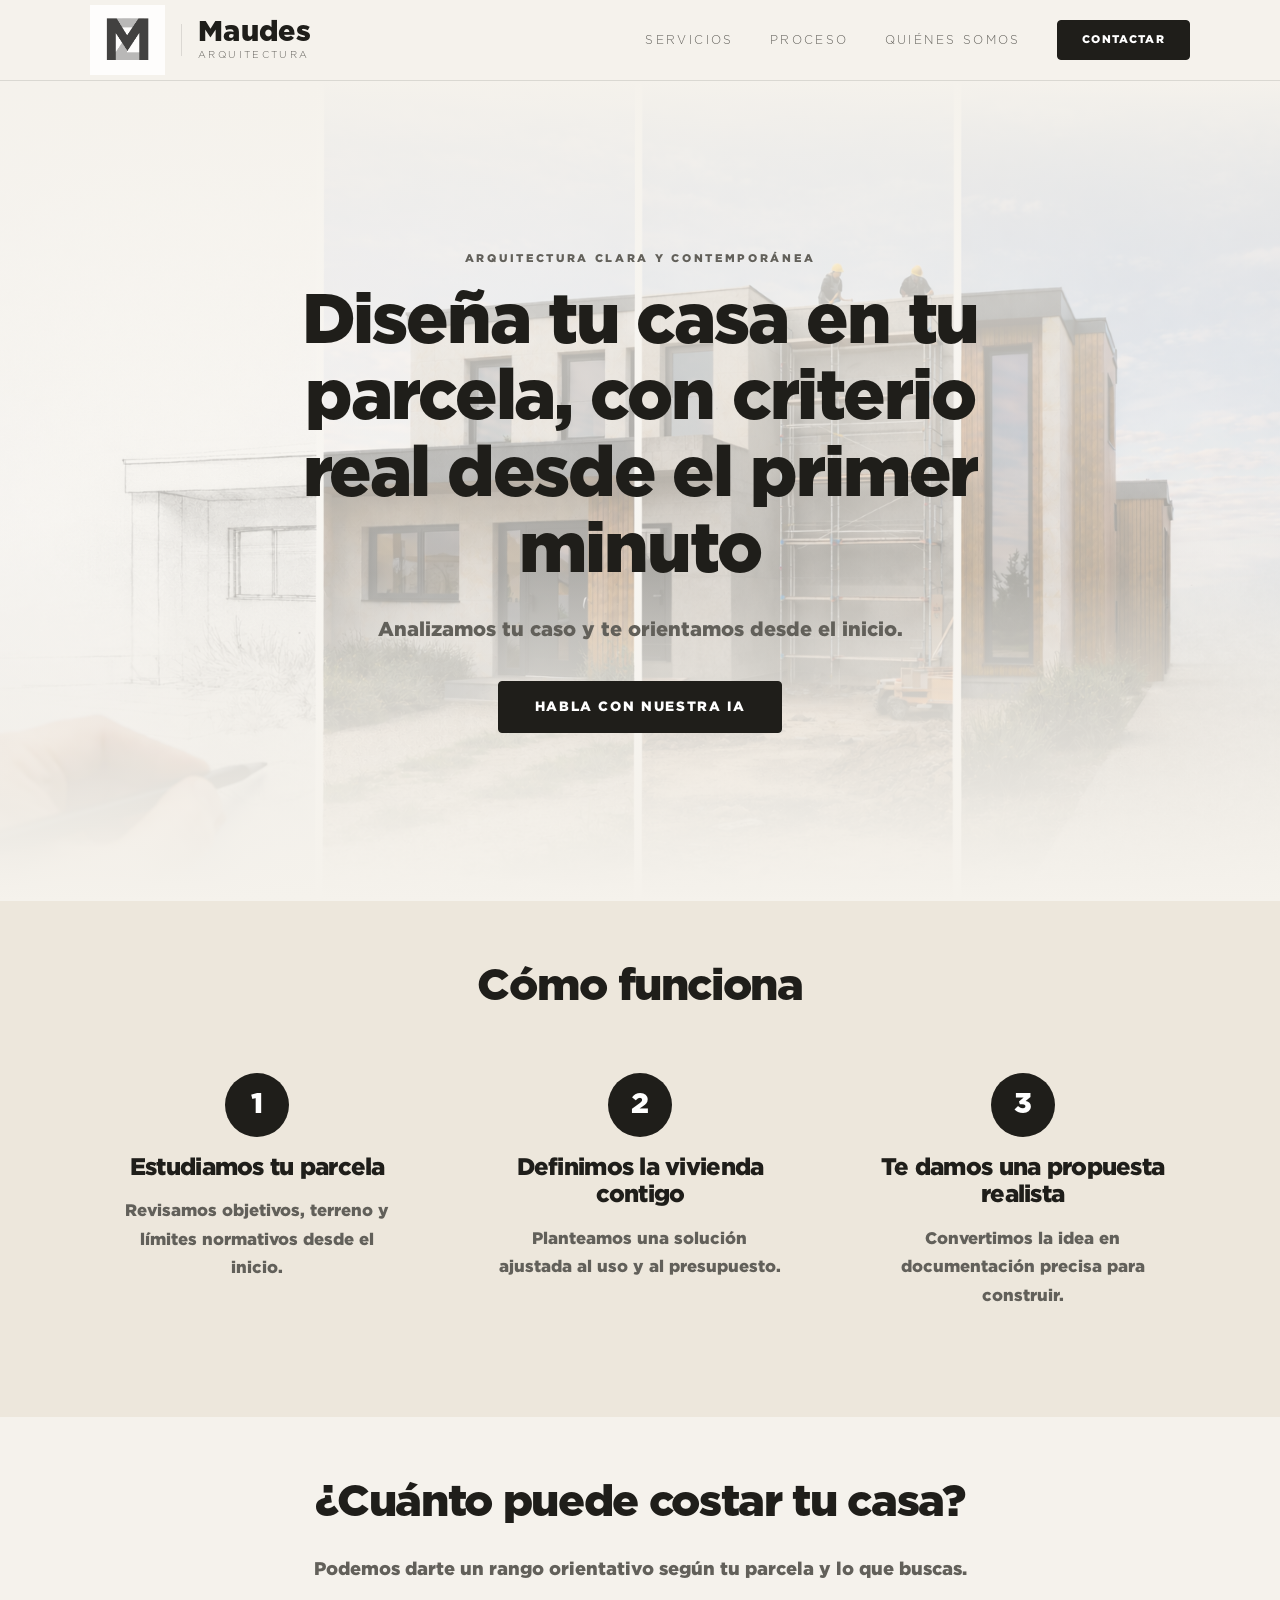
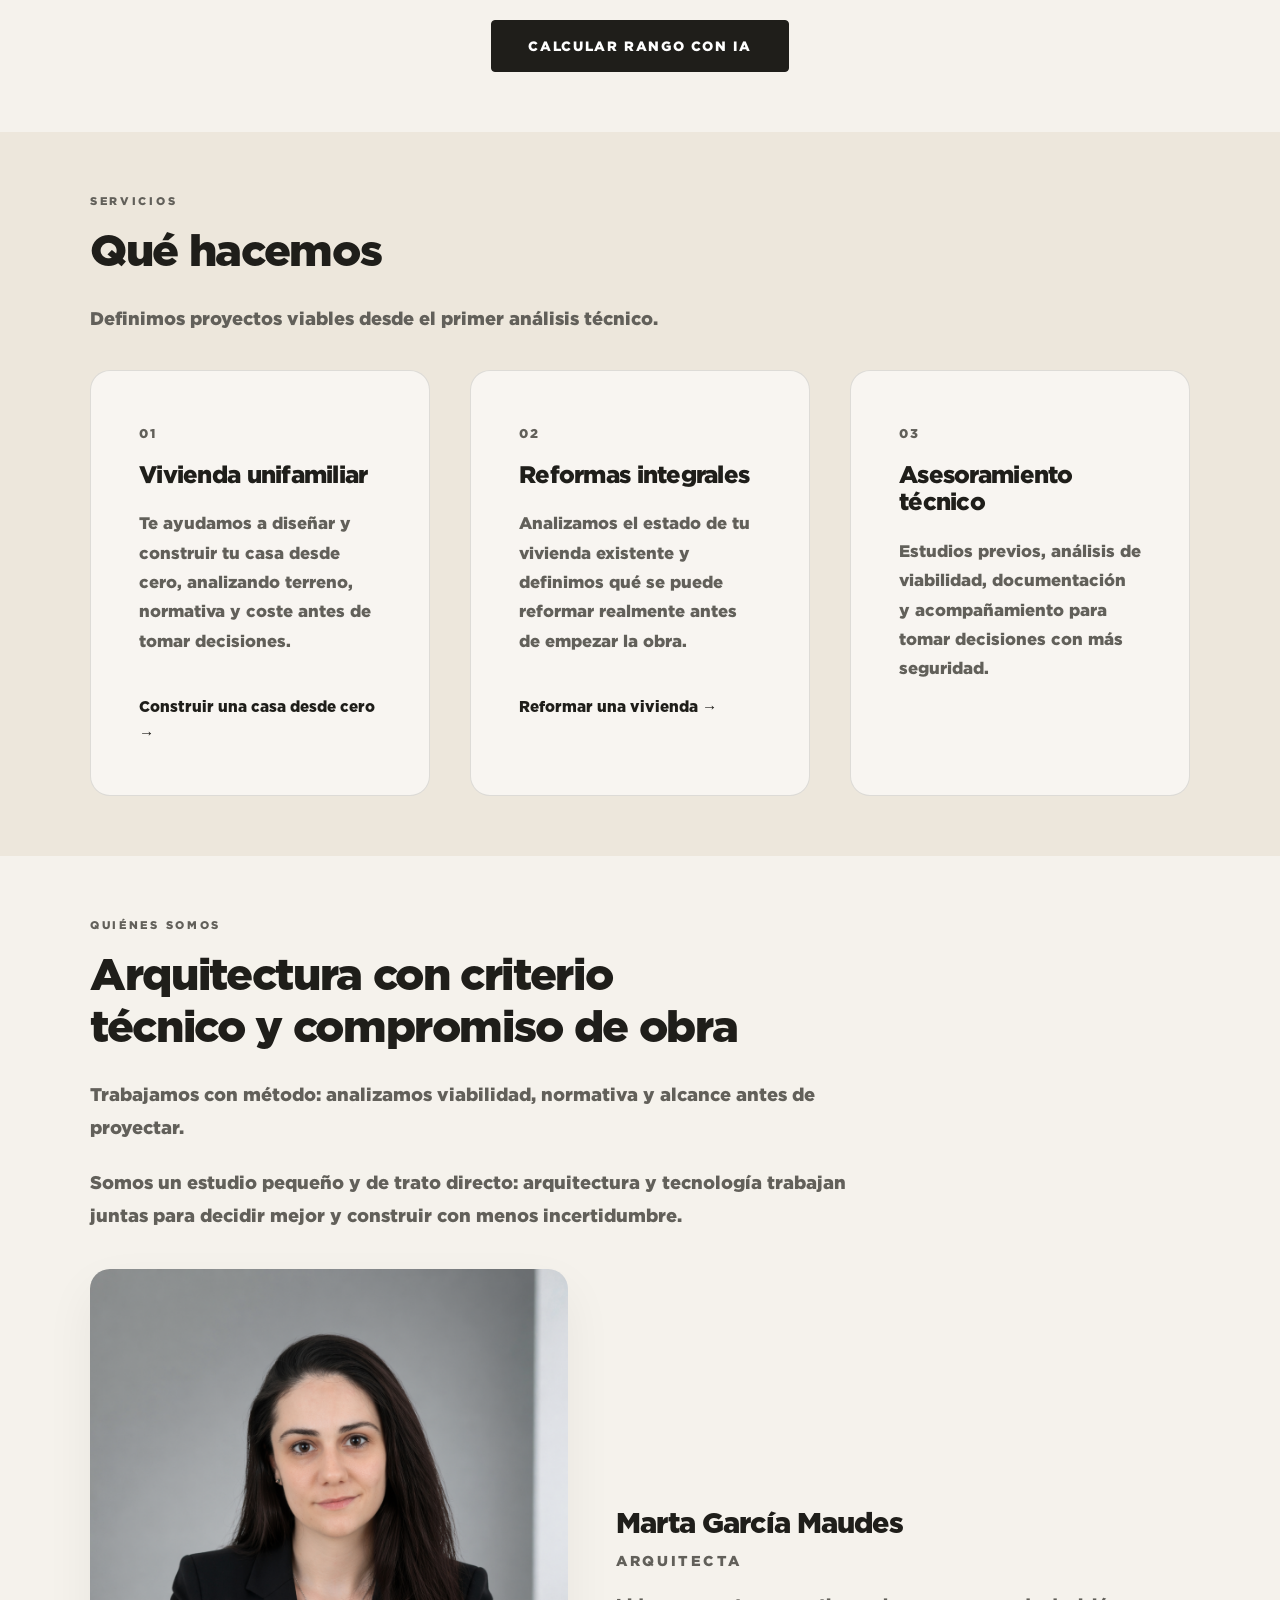
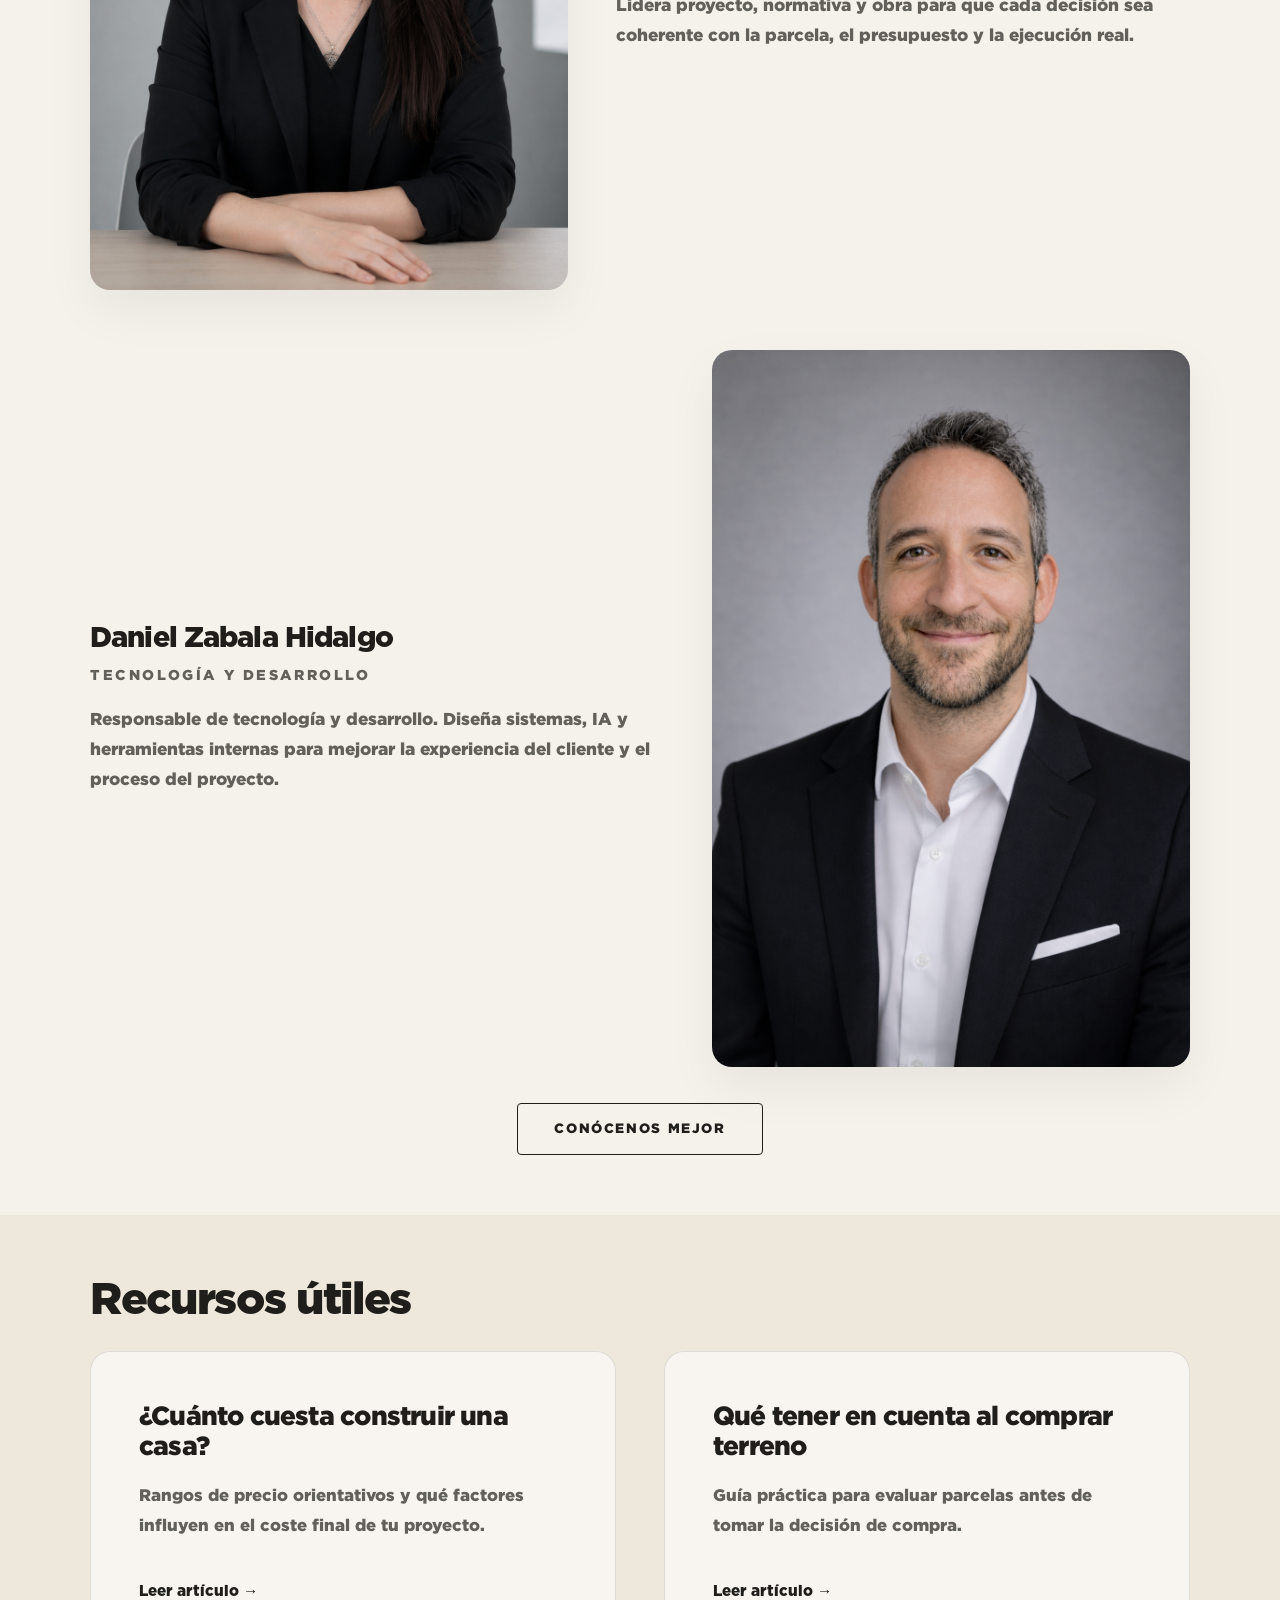
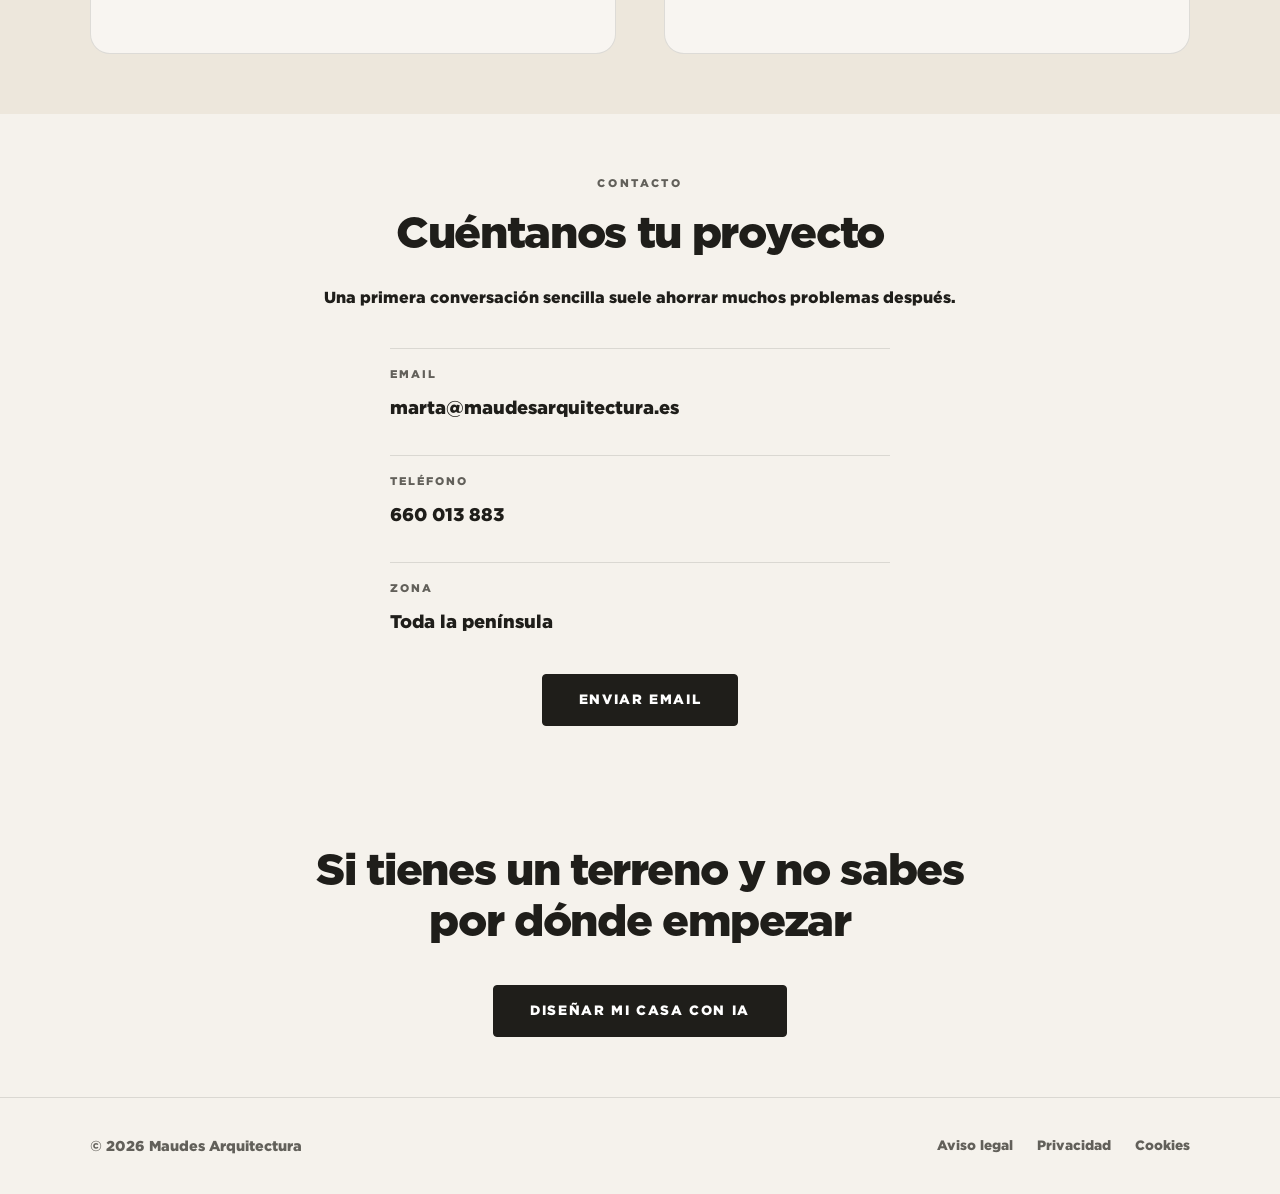
==== commit 54e09151: "Post revisión de Marta" ====
--- a/index.html
+++ b/index.html
@@ -61,7 +61,7 @@
         <p class="eyebrow">Arquitectura clara y contemporánea</p>
         <h1>Diseña tu casa en tu parcela, con criterio real desde el primer minuto</h1>
         <p class="lead">
-          Sin soluciones tipo catálogo. Analizamos tu caso y te orientamos desde el inicio.
+          Analizamos tu caso y te orientamos desde el inicio.
         </p>
         <div class="hero-actions">
           <button type="button" class="btn btn-primary btn-ai-chat">
@@ -83,80 +83,20 @@
         <div class="process-grid">
           <div class="process-step">
             <span class="step-number">1</span>
-            <h3>Entendemos tu parcela</h3>
+            <h3>Estudiamos tu parcela</h3>
             <p>Revisamos objetivos, terreno y límites normativos desde el inicio.</p>
           </div>
           
           <div class="process-step">
             <span class="step-number">2</span>
             <h3>Definimos la vivienda contigo</h3>
-            <p>Planteamos una solución ajustada al uso, la normativa y el presupuesto.</p>
+            <p>Planteamos una solución ajustada al uso y al presupuesto.</p>
           </div>
           
           <div class="process-step">
             <span class="step-number">3</span>
             <h3>Te damos una propuesta realista</h3>
-            <p>Convertimos la idea en documentación precisa para licitar y construir.</p>
-          </div>
-        </div>
-
-        <div class="block-cta">
-          <button type="button" class="btn btn-dark btn-ai-chat">
-            Hablar con IA
-          </button>
-        </div>
-      </div>
-    </section>
-
-    <!-- ═══════════════════════════════════════════════════════════════════
-         BLOQUE 3: DIFERENCIAL - Cada parcela es distinta
-         Contenido: explicación normativa/terreno
-         Layout: texto centrado, max-width
-    ═══════════════════════════════════════════════════════════════════ -->
-    <section class="block-differential">
-      <div class="container-narrow">
-        <h2 class="section-title">Cada parcela es distinta</h2>
-        <div class="text-content">
-          <p>
-            Normativa, orientación, topografía o accesos condicionan lo que realmente se puede construir.
-          </p>
-          <p>
-            Antes de hablar de diseño, hay que entender el terreno.
-          </p>
-        </div>
-      </div>
-    </section>
-
-    <!-- ═══════════════════════════════════════════════════════════════════
-         BLOQUE 4: ENFOQUE - Menos ruido, mejor arquitectura
-         Contenido: concepto + imagen (del hero-card original)
-         Layout: 2 columnas, imagen + texto
-    ═══════════════════════════════════════════════════════════════════ -->
-    <section class="block-approach">
-      <div class="container">
-        <div class="approach-grid">
-          <div class="approach-visual">
-            <img src="assets/hero-maudes.png" alt="Arquitectura Maudes" />
-          </div>
-          <div class="approach-text">
-            <h2>Menos ruido. Mejor arquitectura.</h2>
-            <p>
-              Cada decisión se toma con una base técnica clara: parcela, normativa, coste y forma real de construir.
-            </p>
-            <div class="pillars">
-              <div class="pillar">
-                <strong>Vivienda</strong>
-                <span>Obra nueva y reforma</span>
-              </div>
-              <div class="pillar">
-                <strong>Rigor</strong>
-                <span>Viabilidad y normativa desde el inicio</span>
-              </div>
-              <div class="pillar">
-                <strong>Claridad</strong>
-                <span>Proyecto preparado para obra real</span>
-              </div>
-            </div>
+            <p>Convertimos la idea en documentación precisa para construir.</p>
           </div>
         </div>
       </div>
@@ -225,55 +165,6 @@
             <p>
               Estudios previos, análisis de viabilidad, documentación y
               acompañamiento para tomar decisiones con más seguridad.
-            </p>
-          </article>
-        </div>
-      </div>
-    </section>
-
-    <!-- ═══════════════════════════════════════════════════════════════════
-         BLOQUE 7: MÉTODO COMPLETO - Cómo trabajamos (4 pasos)
-         Contenido: proceso detallado existente
-         Layout: grid 2x2
-    ═══════════════════════════════════════════════════════════════════ -->
-    <section class="block-method">
-      <div class="container">
-        <p class="eyebrow">Nuestro método</p>
-        <h2 class="section-title">Cómo trabajamos</h2>
-        <p class="text-intro">
-          Orden de trabajo para reducir riesgos y tomar decisiones con datos.
-        </p>
-
-        <div class="method-grid">
-          <article class="method-step">
-            <span class="step-badge">01</span>
-            <h3>Escucha</h3>
-            <p>
-              Revisamos objetivos, parcela y límites normativos desde el inicio.
-            </p>
-          </article>
-
-          <article class="method-step">
-            <span class="step-badge">02</span>
-            <h3>Propuesta</h3>
-            <p>
-              Planteamos una solución ajustada al uso, la normativa y el presupuesto.
-            </p>
-          </article>
-
-          <article class="method-step">
-            <span class="step-badge">03</span>
-            <h3>Desarrollo</h3>
-            <p>
-              Convertimos la idea en documentación precisa para licitar y construir.
-            </p>
-          </article>
-
-          <article class="method-step">
-            <span class="step-badge">04</span>
-            <h3>Acompañamiento</h3>
-            <p>
-              Hacemos seguimiento técnico para mantener calidad y control en obra.
             </p>
           </article>
         </div>
@@ -399,7 +290,7 @@
           <div class="contact-item">
             <span class="contact-label">Zona</span>
             <span class="contact-value">
-              Madrid y otros proyectos a consultar
+              Toda la península
             </span>
           </div>
         </div>
--- a/styles.css
+++ b/styles.css
@@ -601,7 +601,6 @@
 ═══════════════════════════════════════════════════════════════════════ */
 .block-about {
   padding: var(--spacing-section) 0;
-  background: var(--bg-alt);
 }
 
 .about-intro {
@@ -675,6 +674,7 @@
 ═══════════════════════════════════════════════════════════════════════ */
 .block-resources {
   padding: var(--spacing-section) 0;
+  background: var(--bg-alt);
 }
 
 .resources-grid {
@@ -714,7 +714,6 @@
 ═══════════════════════════════════════════════════════════════════════ */
 .block-contact {
   padding: var(--spacing-section) 0;
-  background: var(--bg-alt);
   text-align: center;
 }
 
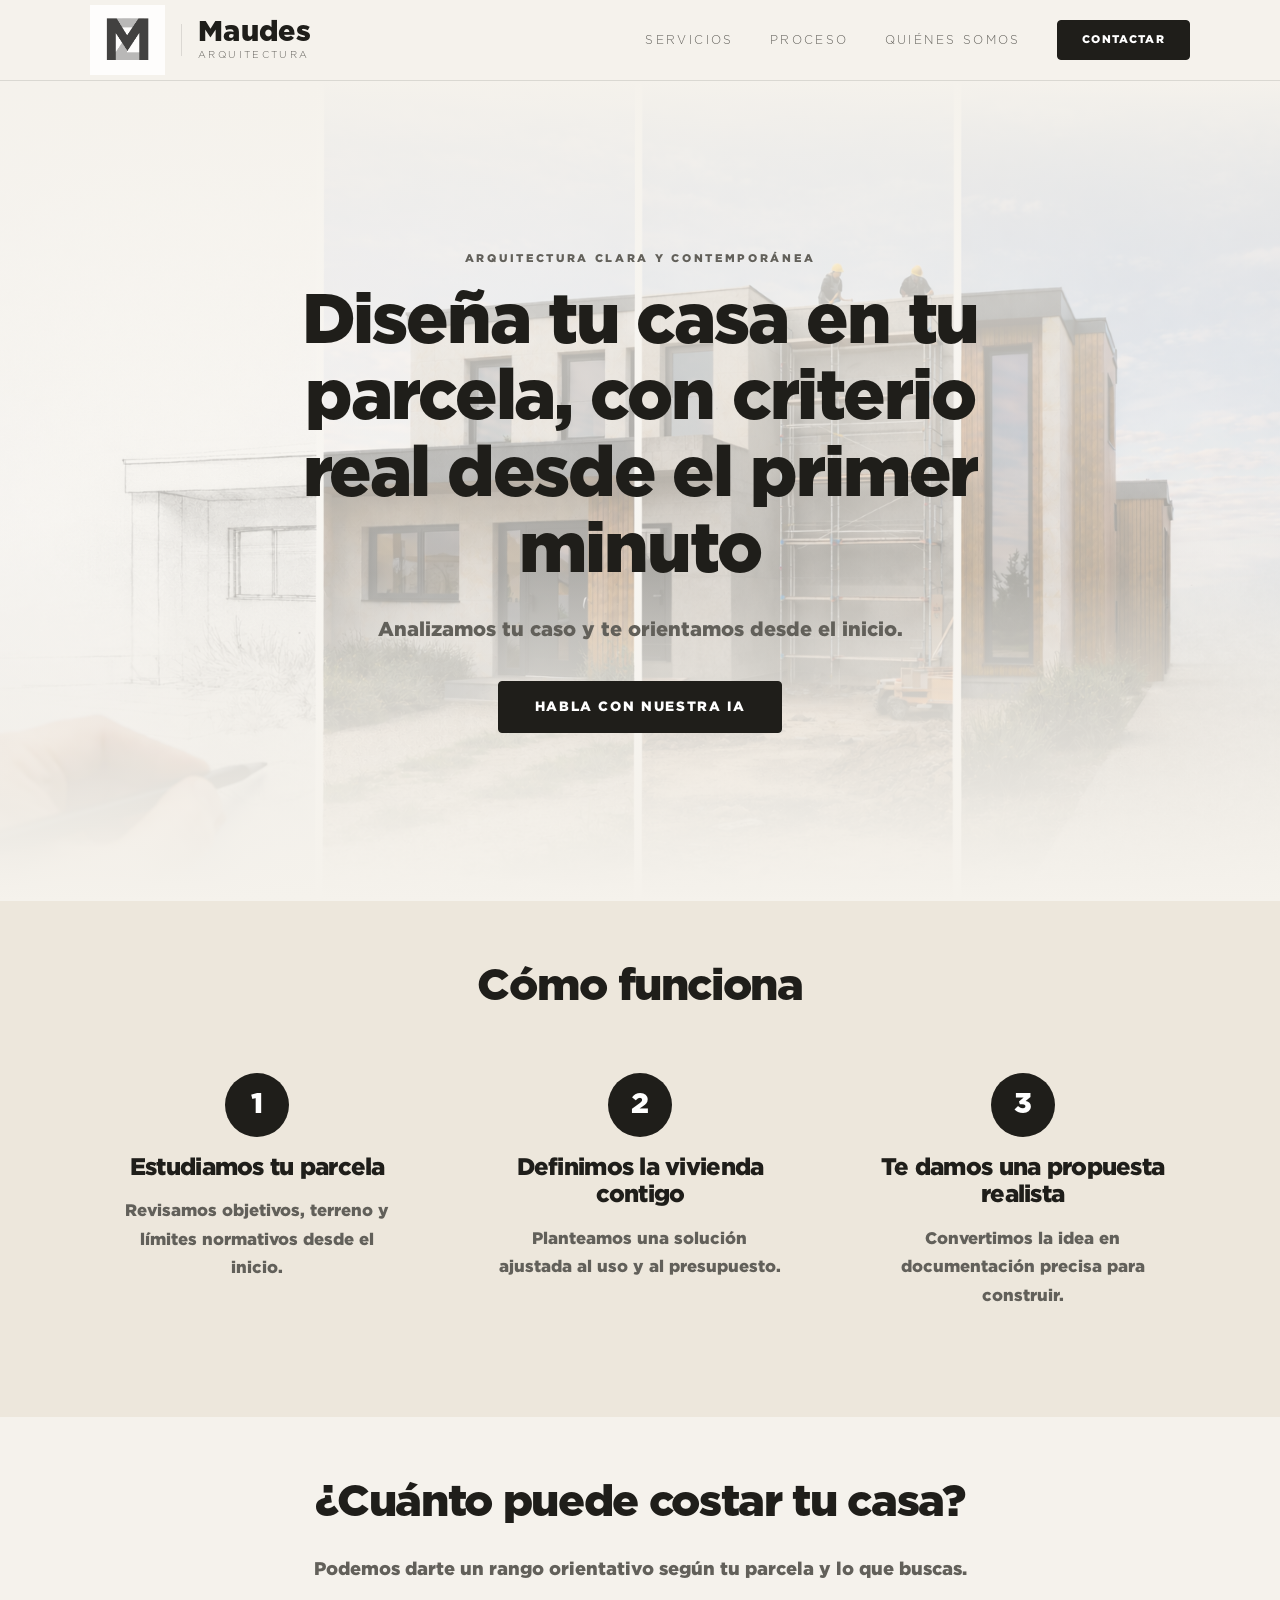
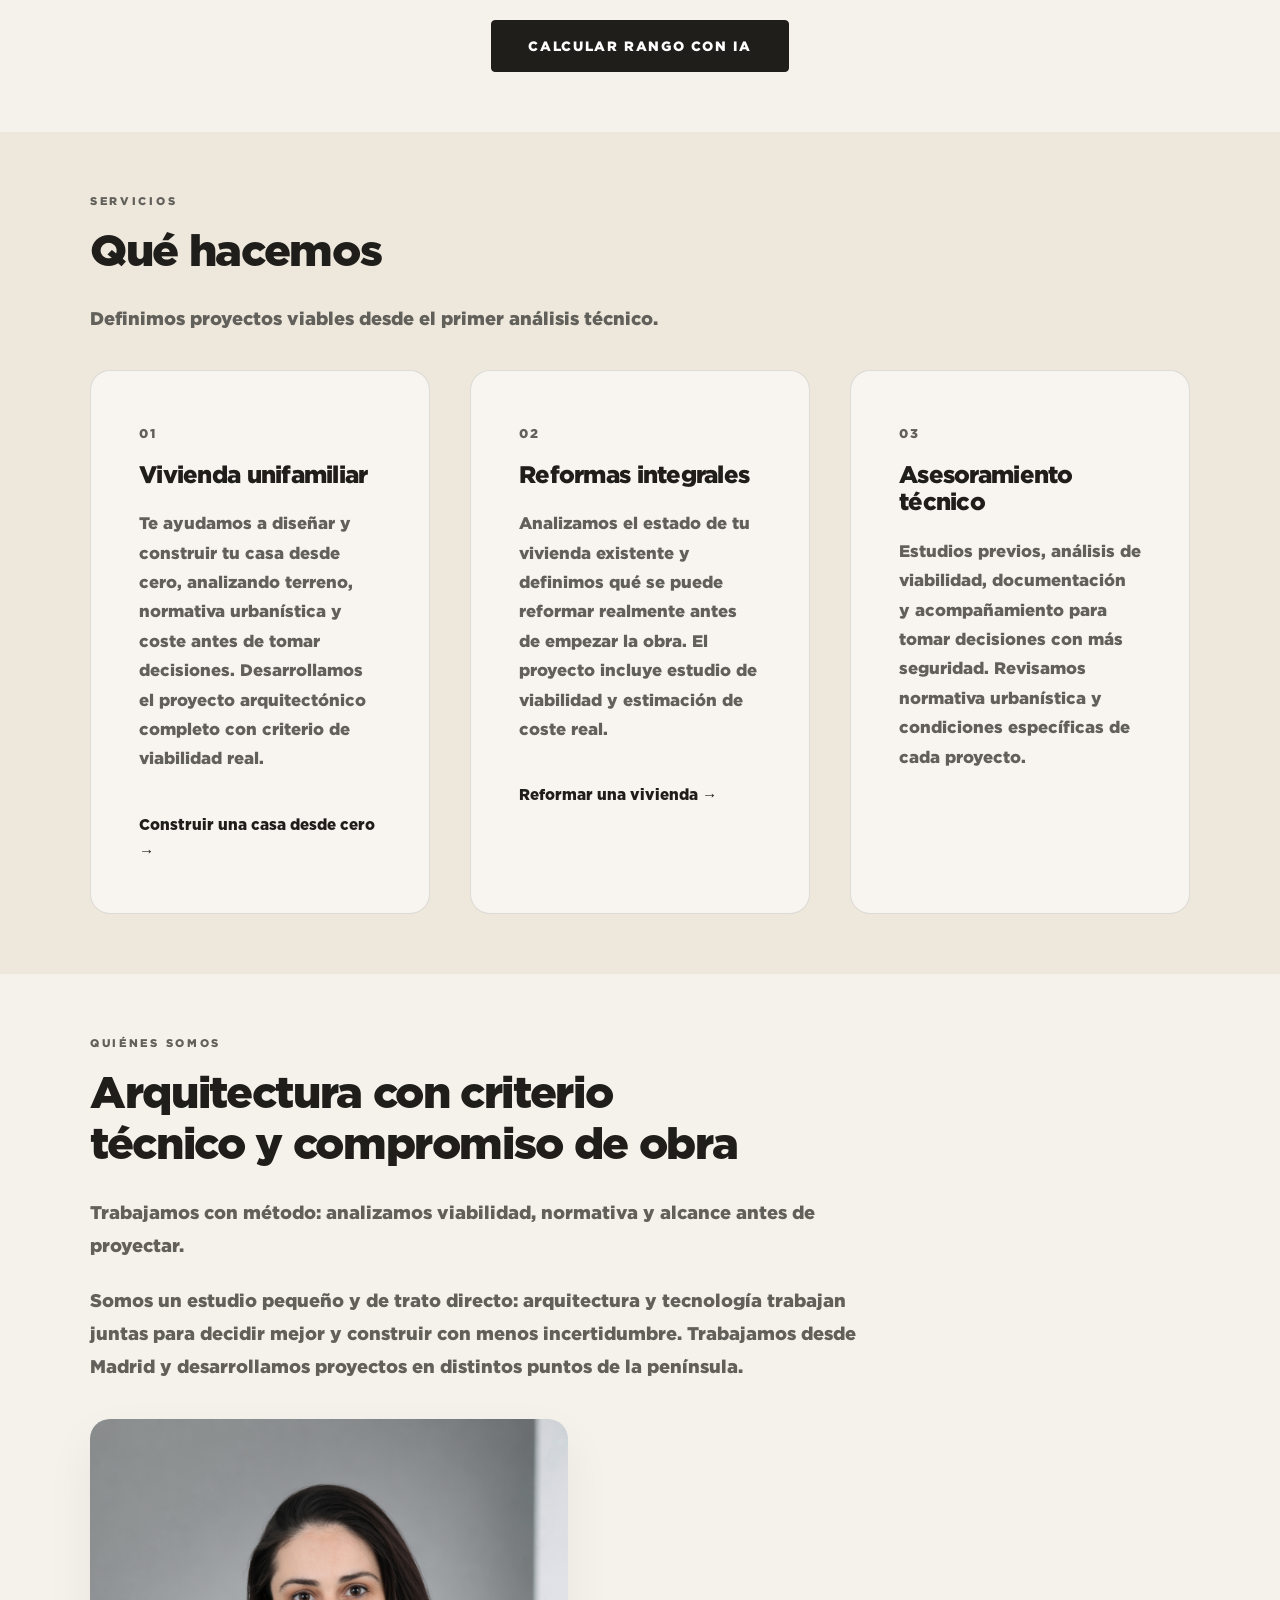
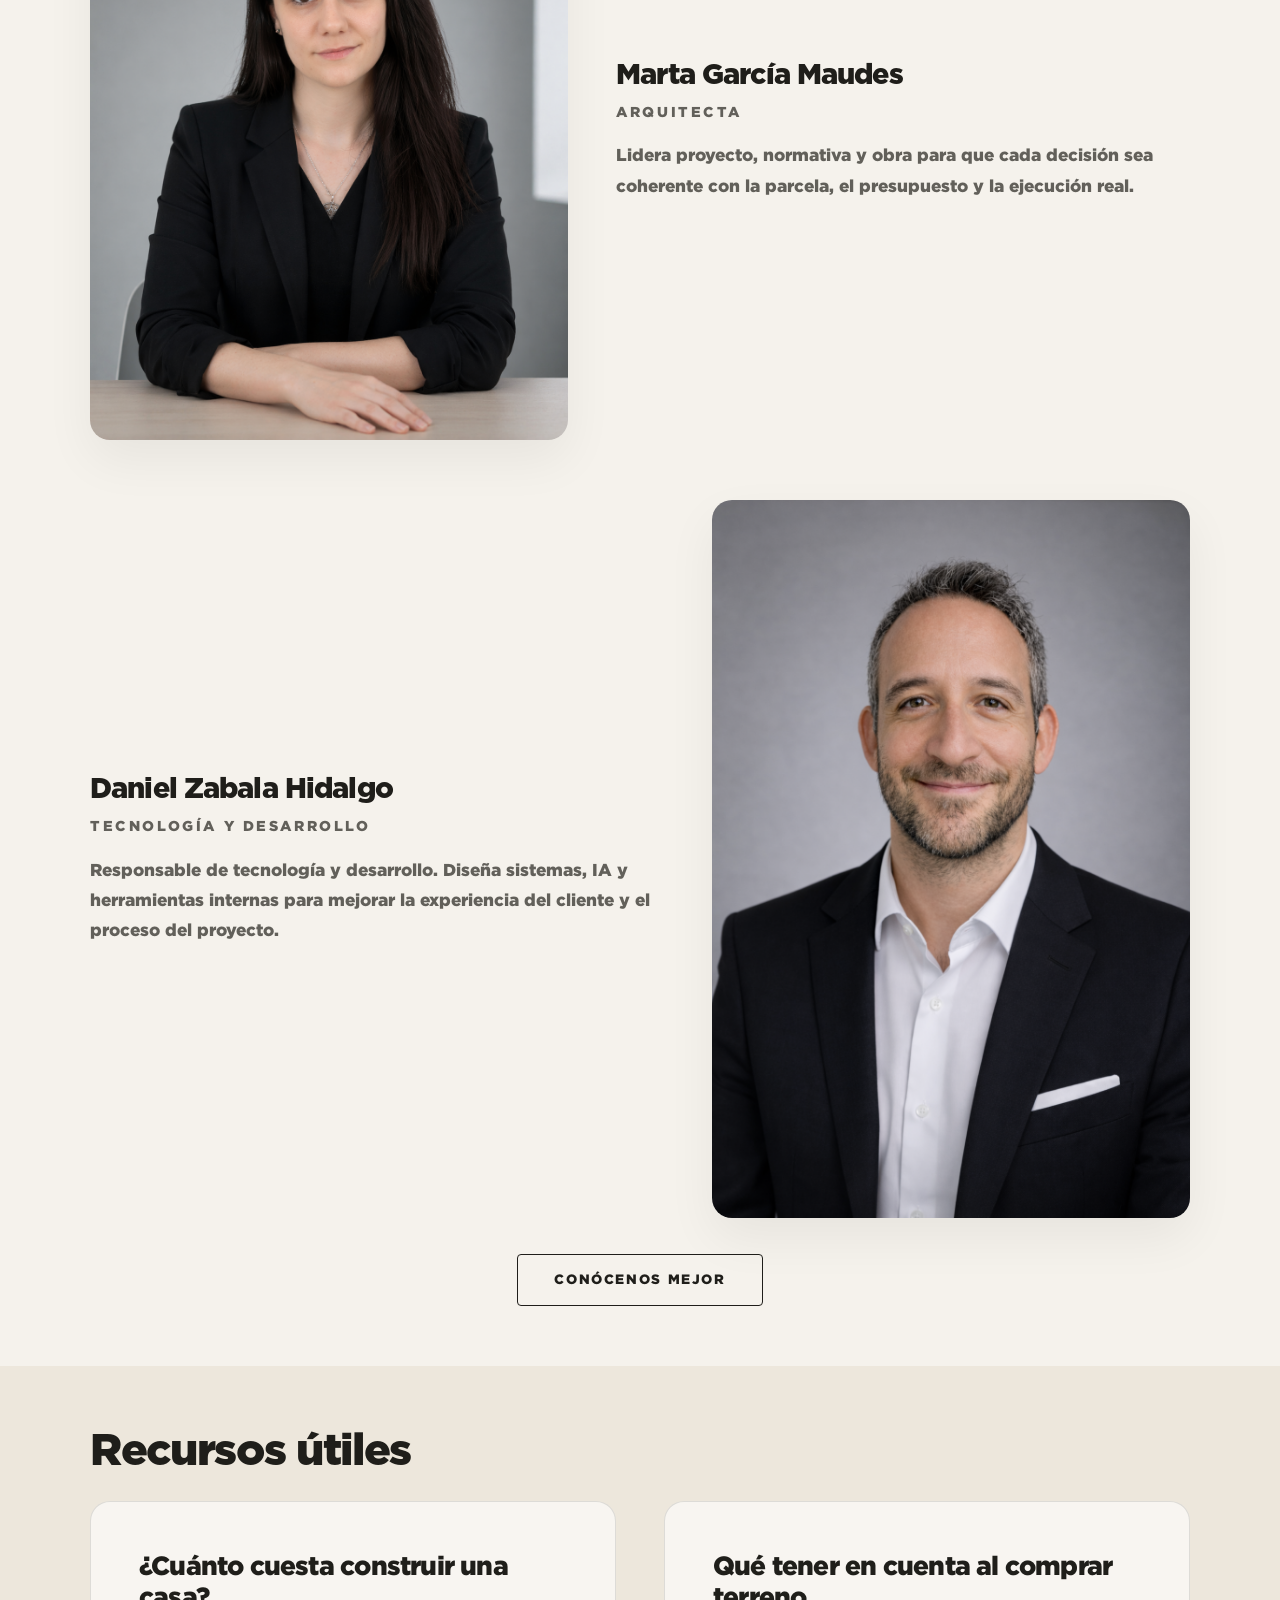
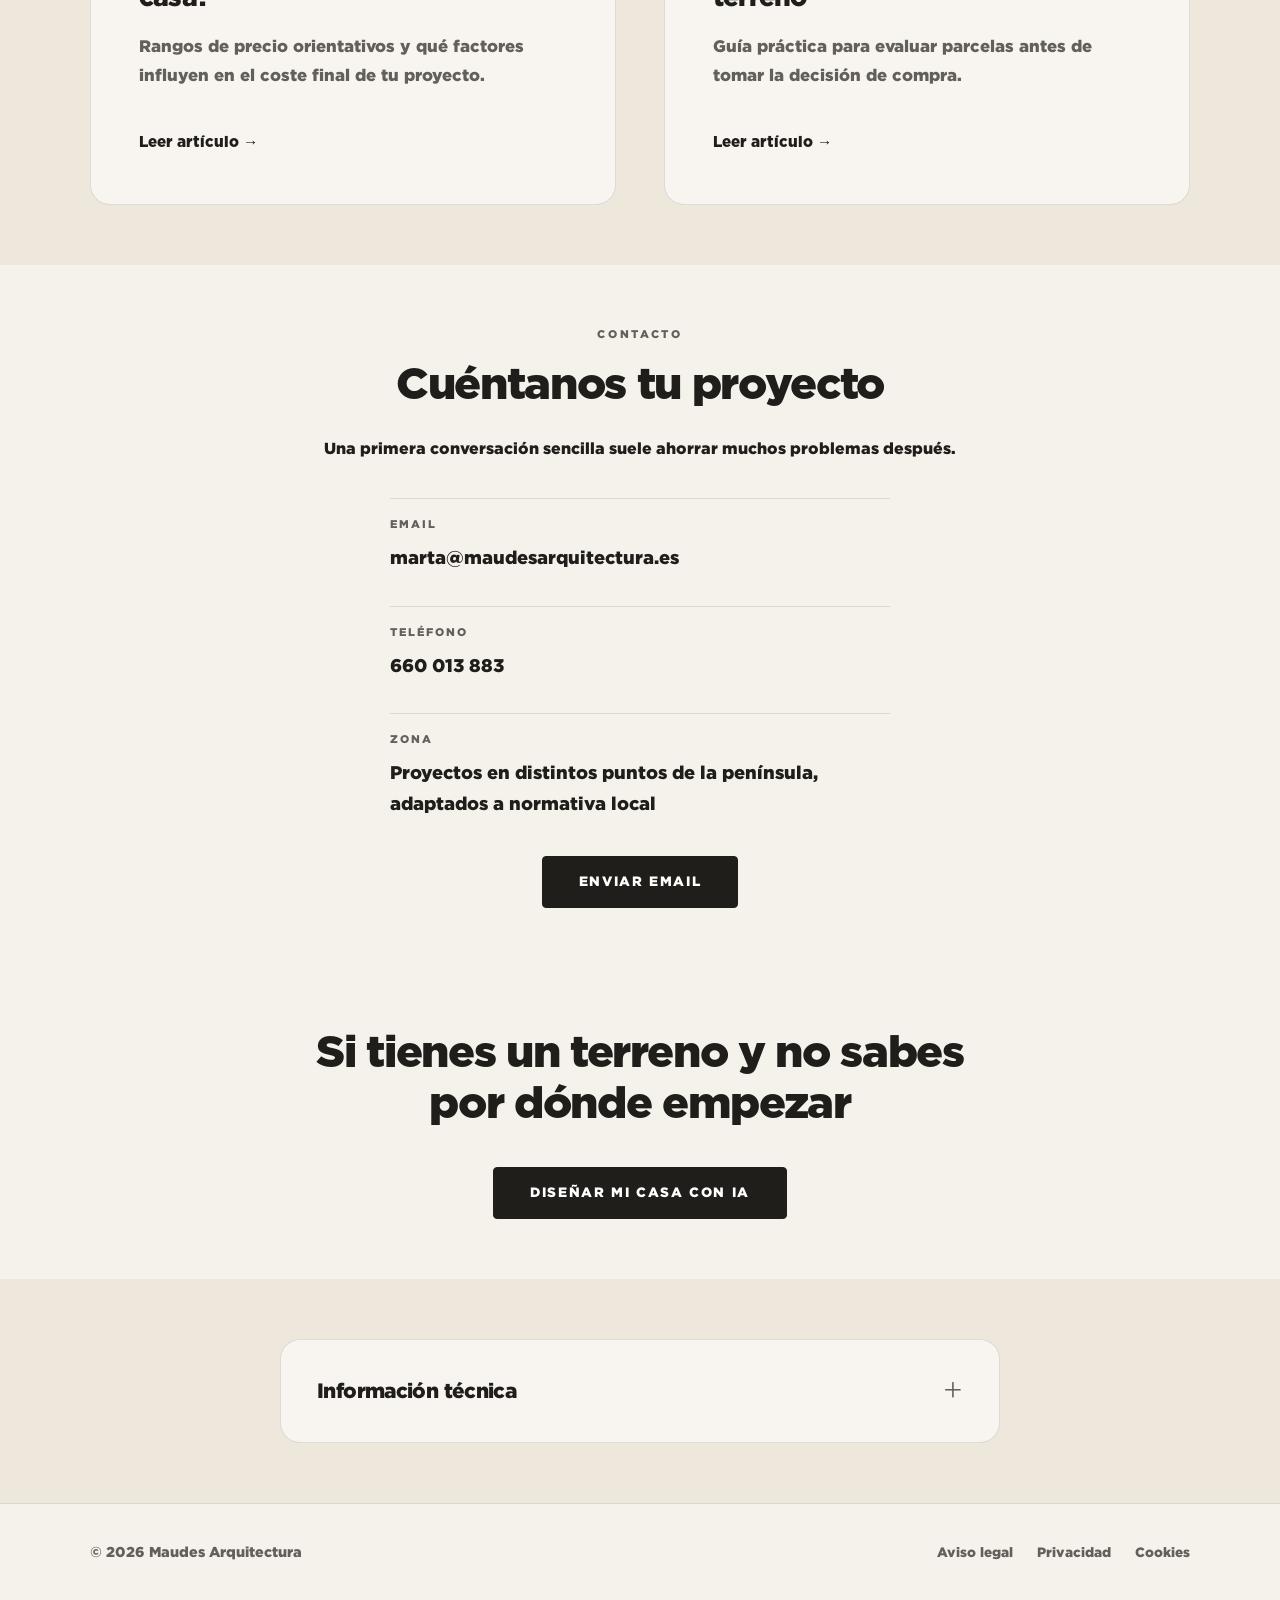
==== commit 2546ca88: "Revisión de Seo" ====
--- a/index.html
+++ b/index.html
@@ -23,6 +23,35 @@
   </script>
   <link rel="stylesheet" href="styles.css" />
   <script src="chat.js" defer></script>
+  
+  <!-- Schema.org markup -->
+  <script type="application/ld+json">
+  {
+    "@context": "https://schema.org",
+    "@type": "ProfessionalService",
+    "name": "Maudes Arquitectura",
+    "description": "Estudio de arquitectura especializado en vivienda unifamiliar, reformas integrales y asesoramiento técnico",
+    "url": "https://maudesarquitectura.es",
+    "telephone": "+34-660-013-883",
+    "email": "marta@maudesarquitectura.es",
+    "address": {
+      "@type": "PostalAddress",
+      "addressCountry": "ES",
+      "addressRegion": "Madrid"
+    },
+    "areaServed": {
+      "@type": "Country",
+      "name": "España"
+    },
+    "priceRange": "$$",
+    "serviceType": [
+      "Arquitectura residencial",
+      "Proyecto de vivienda unifamiliar",
+      "Reforma integral",
+      "Asesoramiento técnico arquitectura"
+    ]
+  }
+  </script>
 </head>
 <body>
   <header class="site-header">
@@ -140,7 +169,8 @@
             <h3>Vivienda unifamiliar</h3>
             <p>
               Te ayudamos a diseñar y construir tu casa desde cero,
-              analizando terreno, normativa y coste antes de tomar decisiones.
+              analizando terreno, normativa urbanística y coste antes de tomar decisiones.
+              Desarrollamos el proyecto arquitectónico completo con criterio de viabilidad real.
             </p>
             <a href="/arquitecto-vivienda-unifamiliar" class="card-link">
               Construir una casa desde cero →
@@ -153,6 +183,7 @@
             <p>
               Analizamos el estado de tu vivienda existente y definimos
               qué se puede reformar realmente antes de empezar la obra.
+              El proyecto incluye estudio de viabilidad y estimación de coste real.
             </p>
             <a href="/rehabilitacion-vivienda" class="card-link">
               Reformar una vivienda →
@@ -165,6 +196,7 @@
             <p>
               Estudios previos, análisis de viabilidad, documentación y
               acompañamiento para tomar decisiones con más seguridad.
+              Revisamos normativa urbanística y condiciones específicas de cada proyecto.
             </p>
           </article>
         </div>
@@ -188,6 +220,7 @@
             <p>
               Somos un estudio pequeño y de trato directo: arquitectura y tecnología trabajan
               juntas para decidir mejor y construir con menos incertidumbre.
+              Trabajamos desde Madrid y desarrollamos proyectos en distintos puntos de la península.
             </p>
           </div>
         </div>
@@ -290,7 +323,7 @@
           <div class="contact-item">
             <span class="contact-label">Zona</span>
             <span class="contact-value">
-              Toda la península
+              Proyectos en distintos puntos de la península, adaptados a normativa local
             </span>
           </div>
         </div>
@@ -316,6 +349,87 @@
             Diseñar mi casa con IA
           </button>
         </div>
+      </div>
+    </section>
+
+    <!-- ═══════════════════════════════════════════════════════════════════
+         BLOQUE 12: INFORMACIÓN TÉCNICA Y FAQ (COLAPSADO)
+         Contenido: info técnica y preguntas frecuentes
+         Layout: acordeón discreto para SEO
+    ═══════════════════════════════════════════════════════════════════ -->
+    <section class="block-info-seo">
+      <div class="container-narrow">
+        <details class="info-accordion">
+          <summary class="info-summary">
+            <h2>Información técnica</h2>
+            <span class="accordion-icon" aria-hidden="true">+</span>
+          </summary>
+          
+          <div class="info-content">
+            <div class="info-section">
+              <h3>Qué hace un arquitecto en vivienda unifamiliar</h3>
+              <p>
+                El arquitecto coordina el proyecto arquitectónico desde el análisis inicial del terreno 
+                hasta la ejecución de obra. Estudia la normativa urbanística aplicable, define la 
+                viabilidad constructiva y desarrolla toda la documentación técnica necesaria para construir.
+              </p>
+            </div>
+
+            <div class="info-section">
+              <h3>Por qué analizar normativa antes de diseñar</h3>
+              <p>
+                Cada parcela tiene condiciones urbanísticas específicas que limitan superficie, altura, 
+                retranqueos y ocupación. Diseñar sin conocer estos límites supone desperdiciar tiempo 
+                en propuestas inviables. El análisis previo permite proyectar con garantías desde el inicio.
+              </p>
+            </div>
+
+            <div class="info-section">
+              <h3>Relación entre terreno, proyecto y coste</h3>
+              <p>
+                El coste de construir una vivienda depende de tres factores: características del terreno 
+                (ubicación, accesos, servicios), complejidad del proyecto arquitectónico y calidades constructivas. 
+                Un buen análisis previo permite estimar rangos realistas antes de tomar decisiones definitivas.
+              </p>
+            </div>
+
+            <div class="faq-section">
+              <h3>Preguntas frecuentes</h3>
+              
+              <details class="faq-item">
+                <summary>¿Cuánto cuesta construir una casa?</summary>
+                <p>
+                  Depende de ubicación, tamaño y calidades. En términos generales, oscila entre 
+                  1.200-2.000 €/m² construido. Un estudio inicial permite ajustar el rango a tu caso concreto.
+                </p>
+              </details>
+
+              <details class="faq-item">
+                <summary>¿Cuánto tarda un proyecto?</summary>
+                <p>
+                  El proyecto básico suele tardar 2-3 meses. El proyecto de ejecución otros 2-3 meses. 
+                  Las licencias pueden tardar entre 3-6 meses según el ayuntamiento.
+                </p>
+              </details>
+
+              <details class="faq-item">
+                <summary>¿Qué necesito antes de construir?</summary>
+                <p>
+                  Parcela escriturada, referencia catastral, cédula urbanística y presupuesto orientativo. 
+                  Con eso podemos hacer un estudio de viabilidad inicial.
+                </p>
+              </details>
+
+              <details class="faq-item">
+                <summary>¿Cómo saber si un terreno es edificable?</summary>
+                <p>
+                  Consultando el planeamiento urbanístico del municipio. Revisamos clasificación de suelo, 
+                  calificación y ordenanzas aplicables para confirmar si permite uso residencial.
+                </p>
+              </details>
+            </div>
+          </div>
+        </details>
       </div>
     </section>
   </main>
--- a/styles.css
+++ b/styles.css
@@ -770,6 +770,134 @@
 }
 
 /* ═══════════════════════════════════════════════════════════════════════
+   BLOQUE 12: INFORMACIÓN TÉCNICA Y FAQ (COLAPSADO)
+═══════════════════════════════════════════════════════════════════════ */
+.block-info-seo {
+  padding: var(--spacing-section) 0;
+  background: var(--bg-alt);
+}
+
+.info-accordion {
+  border: 1px solid var(--line);
+  border-radius: var(--radius);
+  background: var(--card-bg);
+  overflow: hidden;
+}
+
+.info-summary {
+  display: flex;
+  align-items: center;
+  justify-content: space-between;
+  padding: 24px 36px;
+  cursor: pointer;
+  list-style: none;
+  user-select: none;
+  transition: background 0.2s ease;
+}
+
+.info-summary::-webkit-details-marker {
+  display: none;
+}
+
+.info-summary:hover {
+  background: rgba(255, 255, 255, 0.5);
+}
+
+.info-summary h2 {
+  font-size: 1.3rem;
+  font-weight: 400;
+  margin: 0;
+}
+
+.accordion-icon {
+  font-size: 2rem;
+  font-weight: 300;
+  color: var(--text-muted);
+  transition: transform 0.3s ease;
+}
+
+.info-accordion[open] .accordion-icon {
+  transform: rotate(45deg);
+}
+
+.info-content {
+  padding: 0 36px 36px;
+  border-top: 1px solid var(--line);
+  margin-top: -1px;
+}
+
+.info-section {
+  margin-top: var(--spacing-medium);
+}
+
+.info-section h3 {
+  font-size: 1.15rem;
+  font-weight: 400;
+  margin-bottom: 12px;
+  color: var(--text);
+}
+
+.info-section p {
+  font-size: 0.95rem;
+  line-height: 1.7;
+  color: var(--text-muted);
+  margin-bottom: 0;
+}
+
+.faq-section {
+  margin-top: var(--spacing-large);
+  padding-top: var(--spacing-medium);
+  border-top: 1px solid var(--line);
+}
+
+.faq-section h3 {
+  font-size: 1.15rem;
+  font-weight: 400;
+  margin-bottom: var(--spacing-small);
+}
+
+.faq-item {
+  margin-top: 16px;
+  border-bottom: 1px solid var(--line);
+  padding-bottom: 16px;
+}
+
+.faq-item summary {
+  cursor: pointer;
+  font-size: 0.95rem;
+  font-weight: 400;
+  padding: 8px 0;
+  list-style: none;
+  user-select: none;
+  color: var(--text);
+}
+
+.faq-item summary::-webkit-details-marker {
+  display: none;
+}
+
+.faq-item summary::before {
+  content: '▸';
+  display: inline-block;
+  width: 1.2em;
+  color: var(--text-muted);
+  transition: transform 0.2s ease;
+}
+
+.faq-item[open] summary::before {
+  transform: rotate(90deg);
+}
+
+.faq-item p {
+  font-size: 0.9rem;
+  line-height: 1.65;
+  color: var(--text-muted);
+  margin-top: 12px;
+  margin-bottom: 0;
+  padding-left: 1.2em;
+}
+
+/* ═══════════════════════════════════════════════════════════════════════
    FOOTER
 ═══════════════════════════════════════════════════════════════════════ */
 .site-footer {
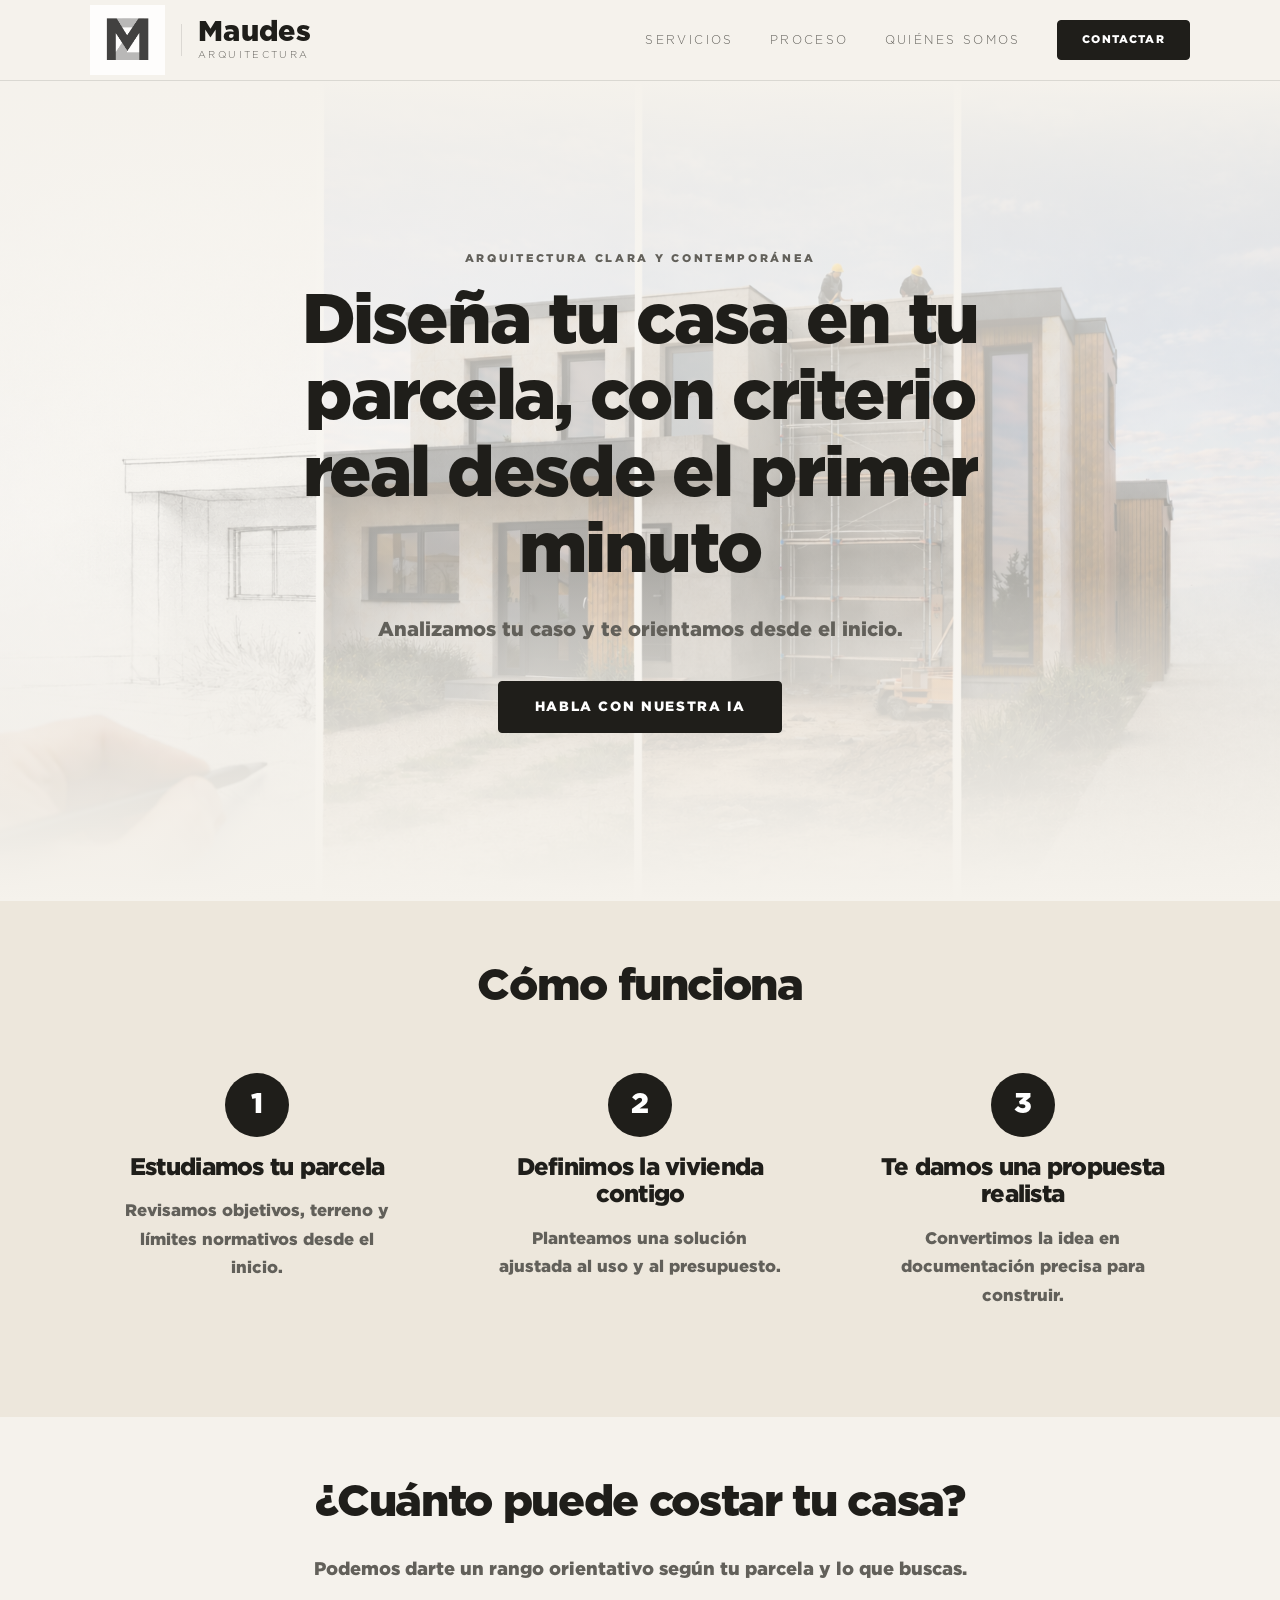
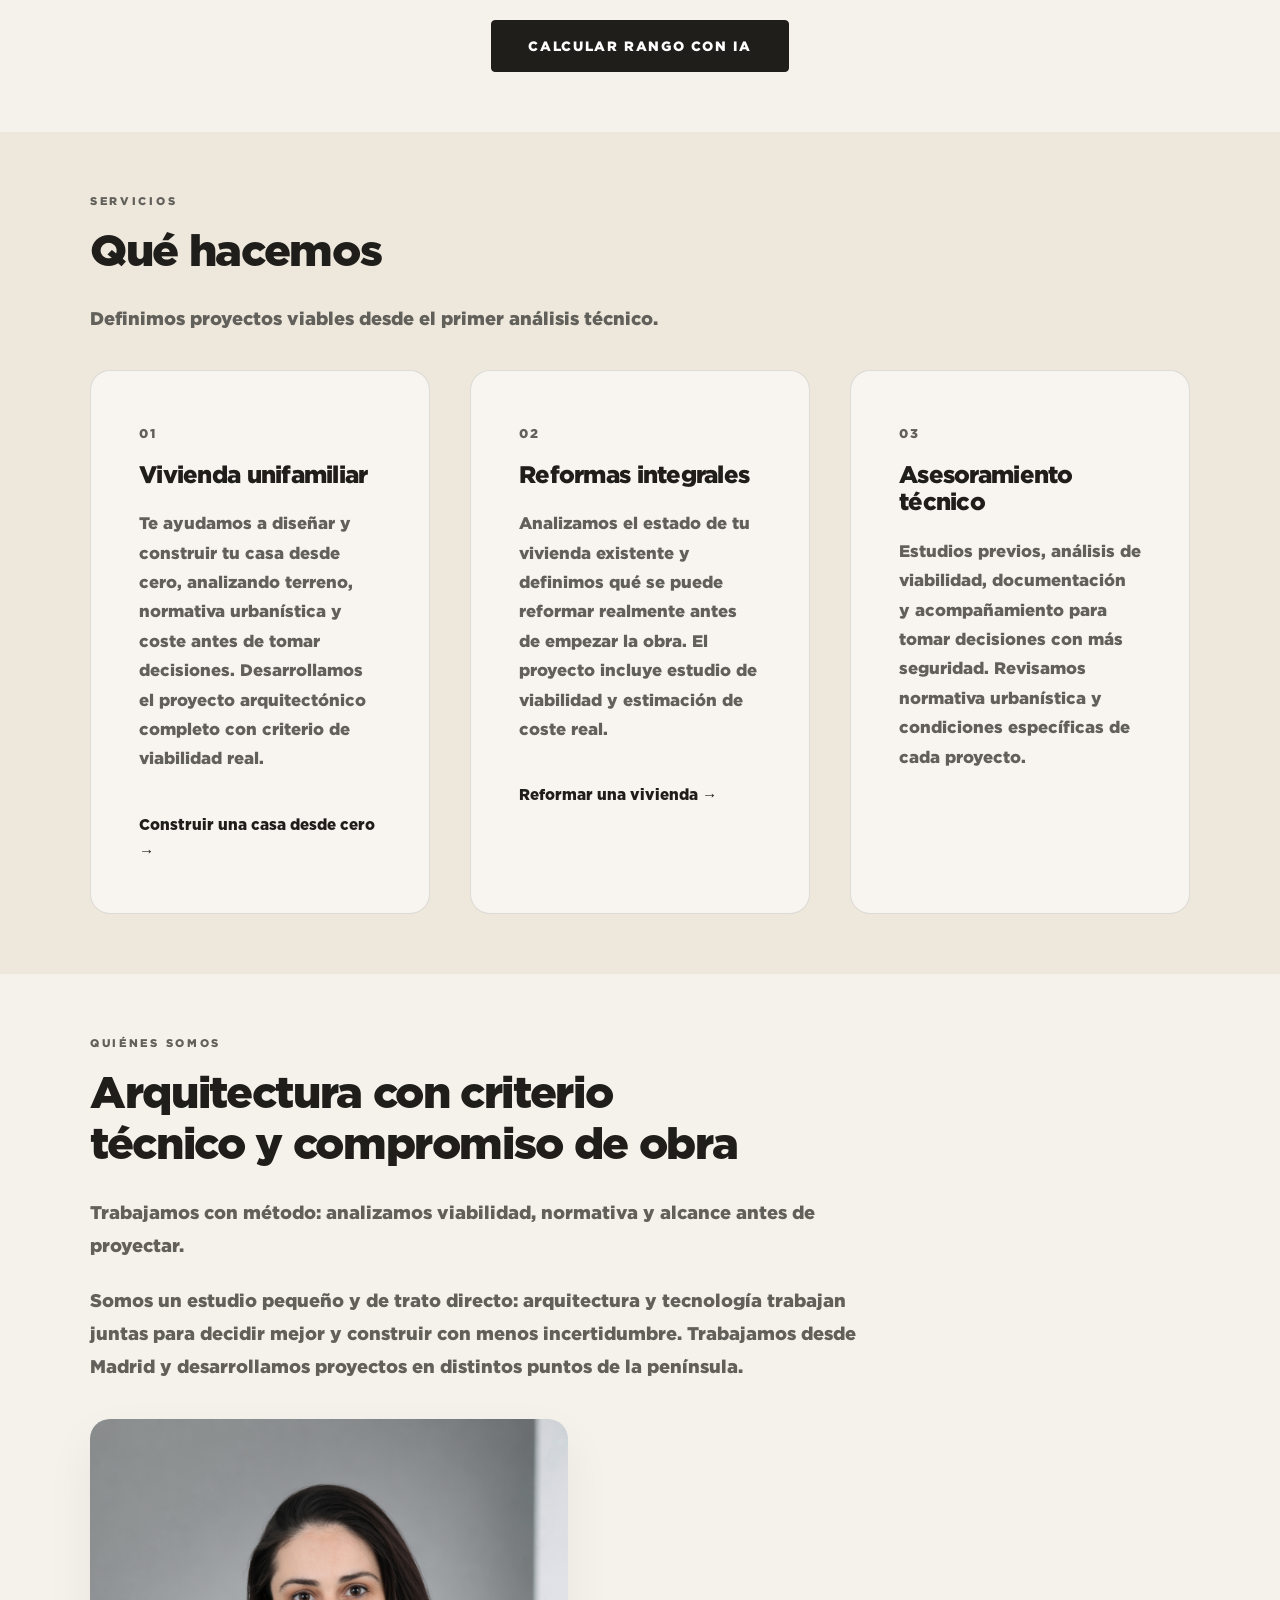
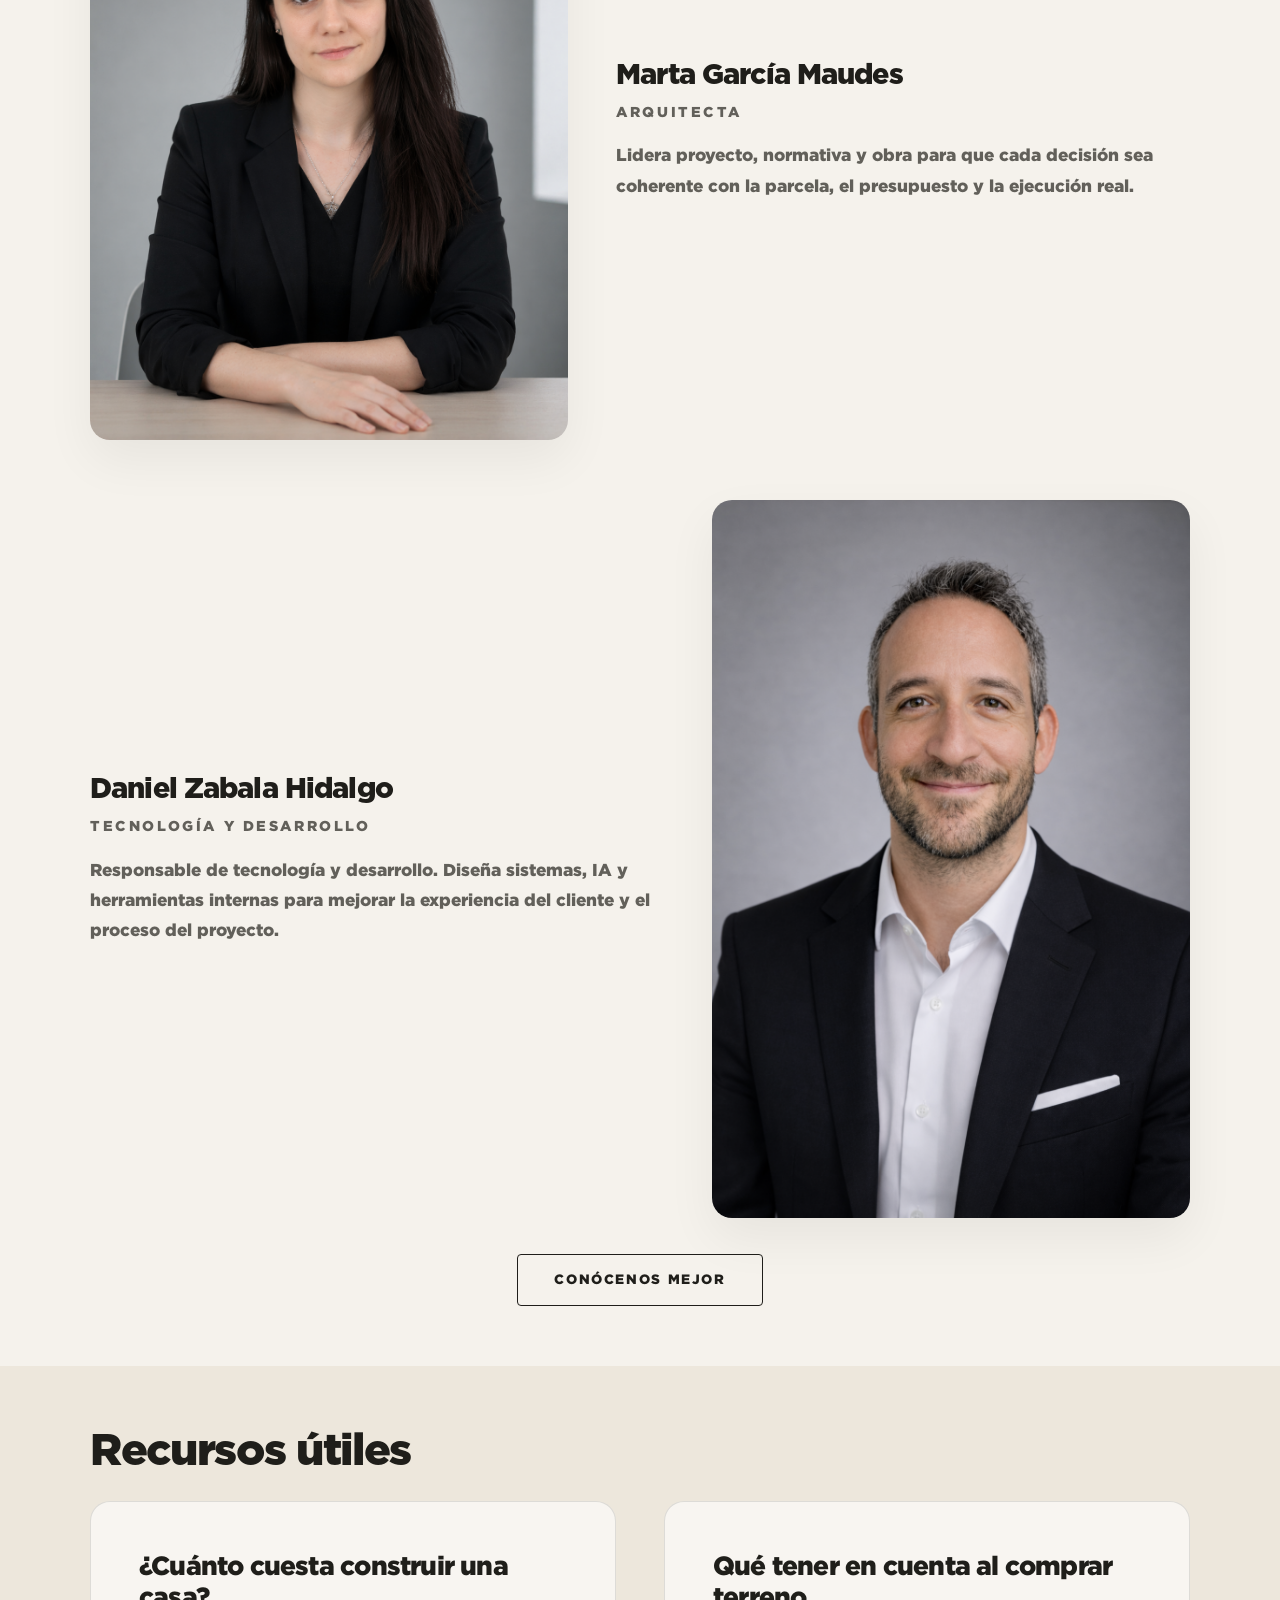
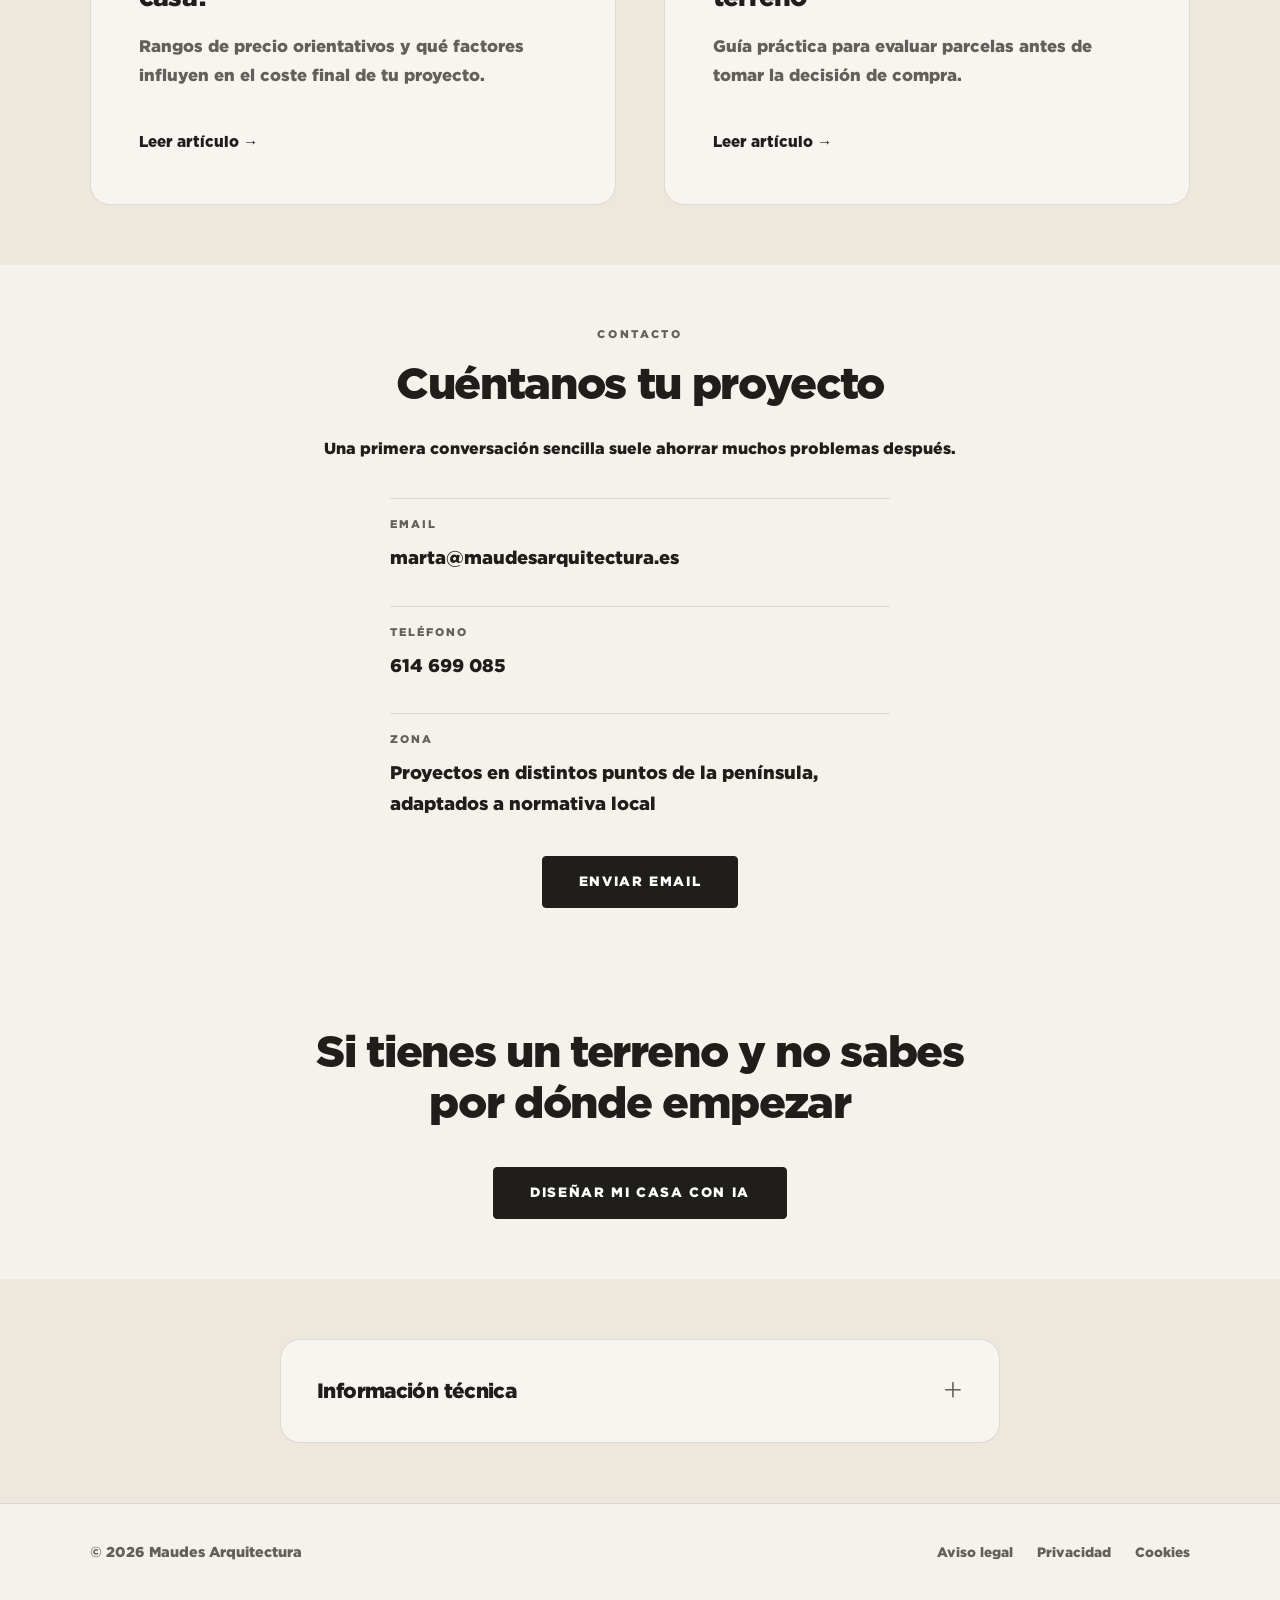
==== commit 4b4a01e1: "Cambiado teléfono de empresa" ====
--- a/index.html
+++ b/index.html
@@ -32,7 +32,7 @@
     "name": "Maudes Arquitectura",
     "description": "Estudio de arquitectura especializado en vivienda unifamiliar, reformas integrales y asesoramiento técnico",
     "url": "https://maudesarquitectura.es",
-    "telephone": "+34-660-013-883",
+    "telephone": "+34-614-699-085",
     "email": "marta@maudesarquitectura.es",
     "address": {
       "@type": "PostalAddress",
@@ -316,8 +316,8 @@
           </div>
           <div class="contact-item">
             <span class="contact-label">Teléfono</span>
-            <a href="tel:+34660013883" class="contact-value">
-              660 013 883
+            <a href="tel:+34614699085" class="contact-value">
+              614 699 085
             </a>
           </div>
           <div class="contact-item">
